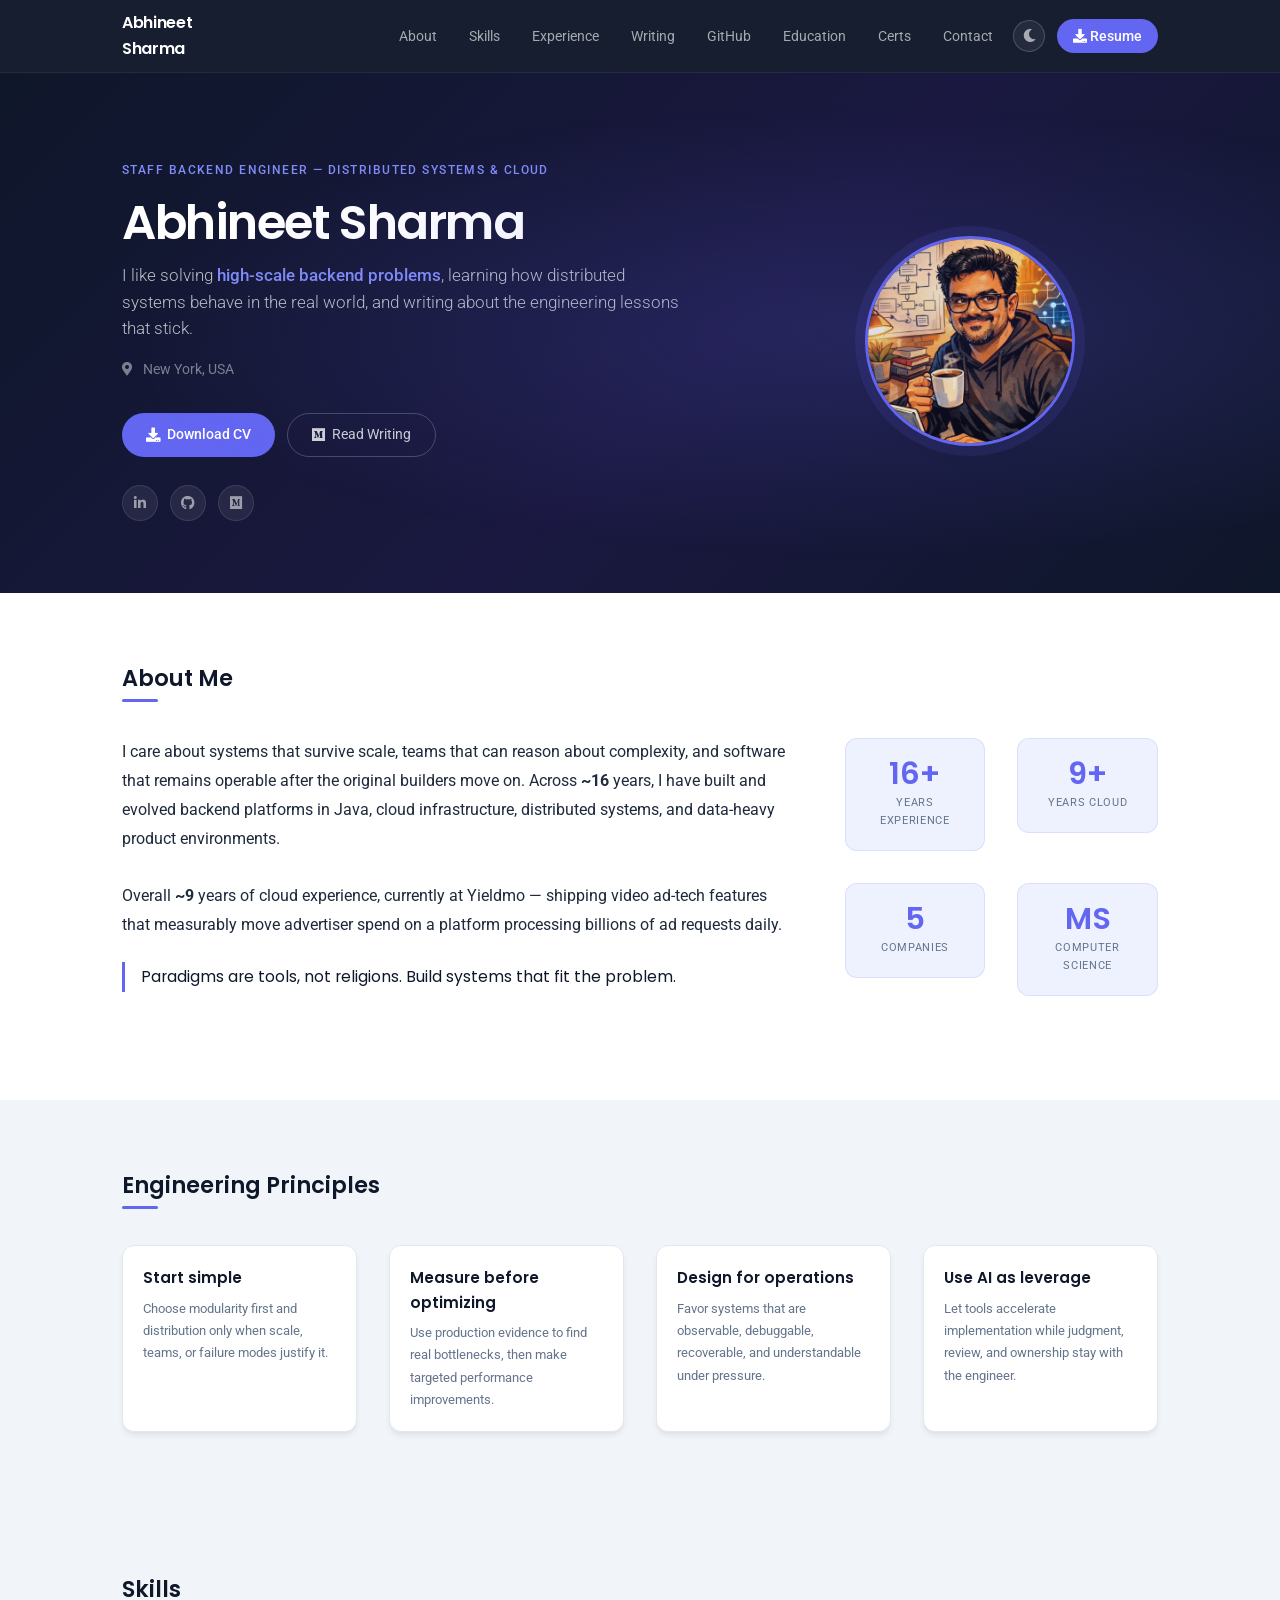
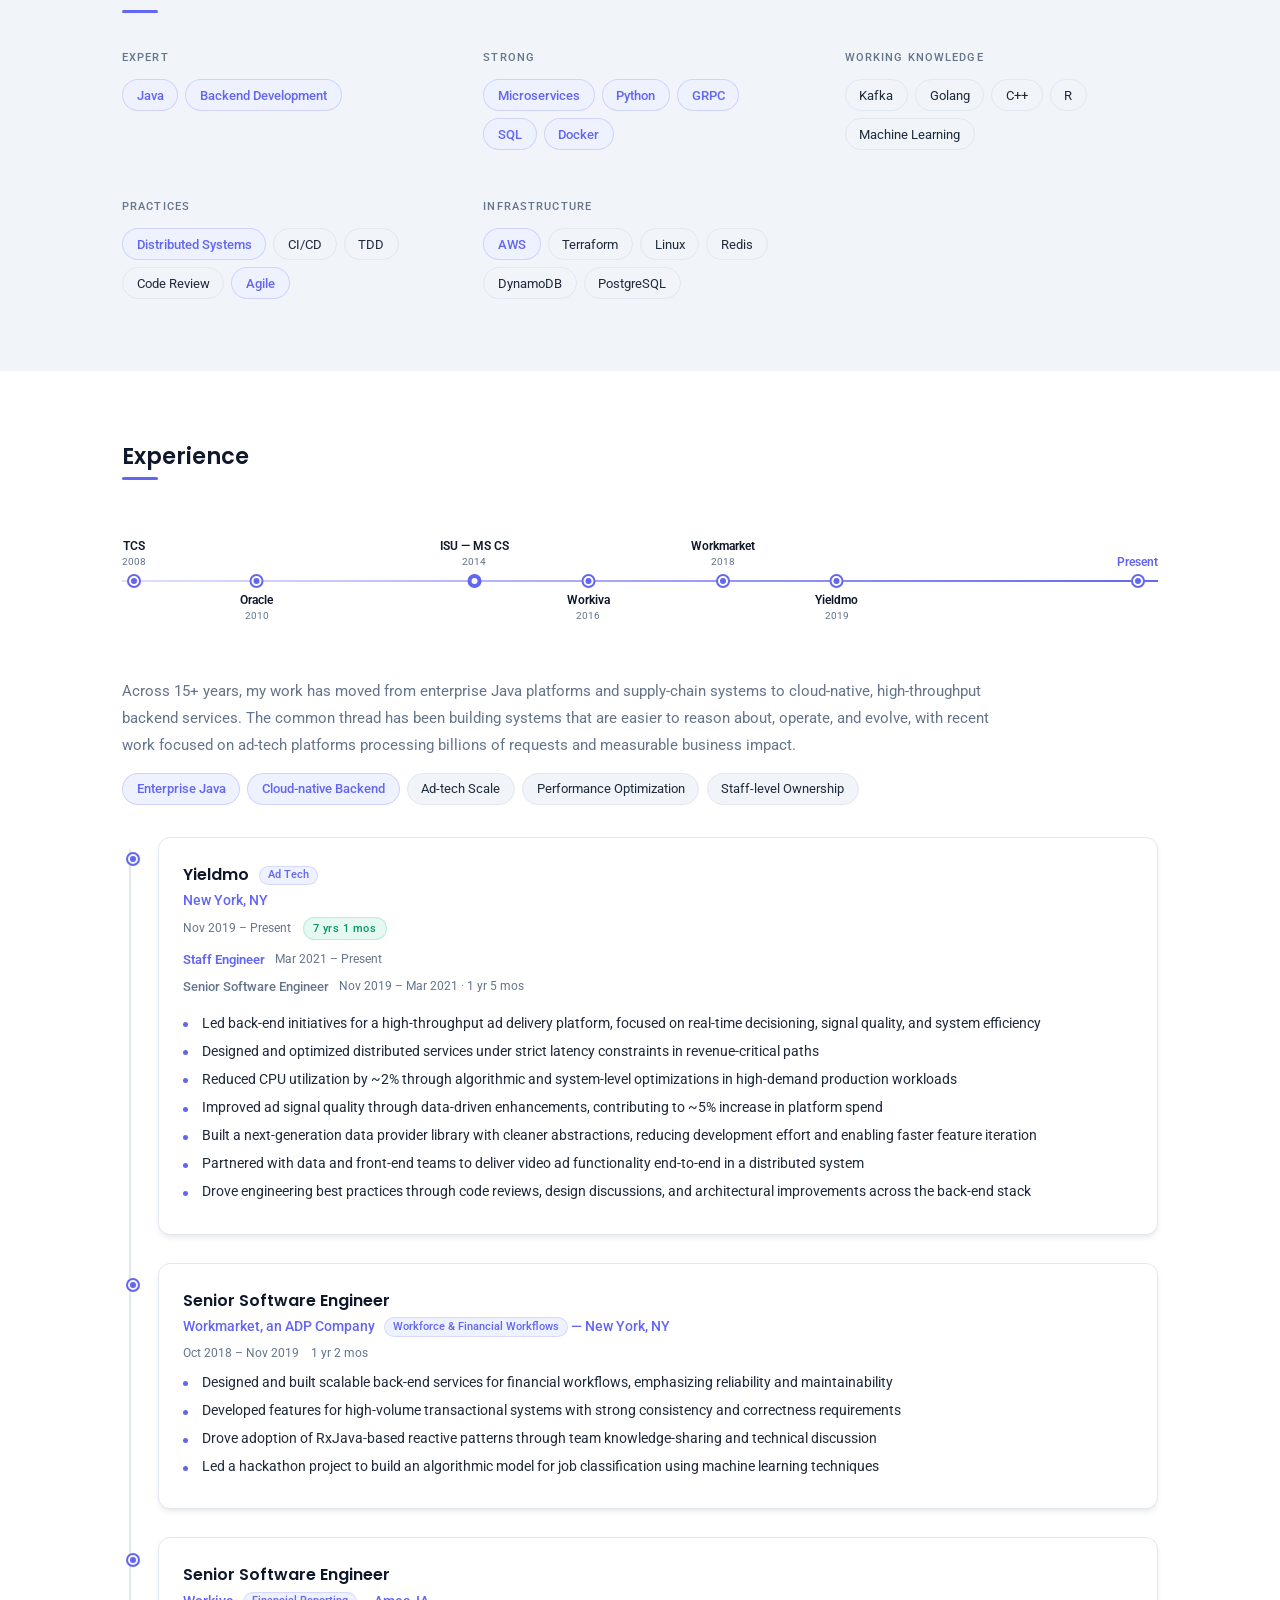
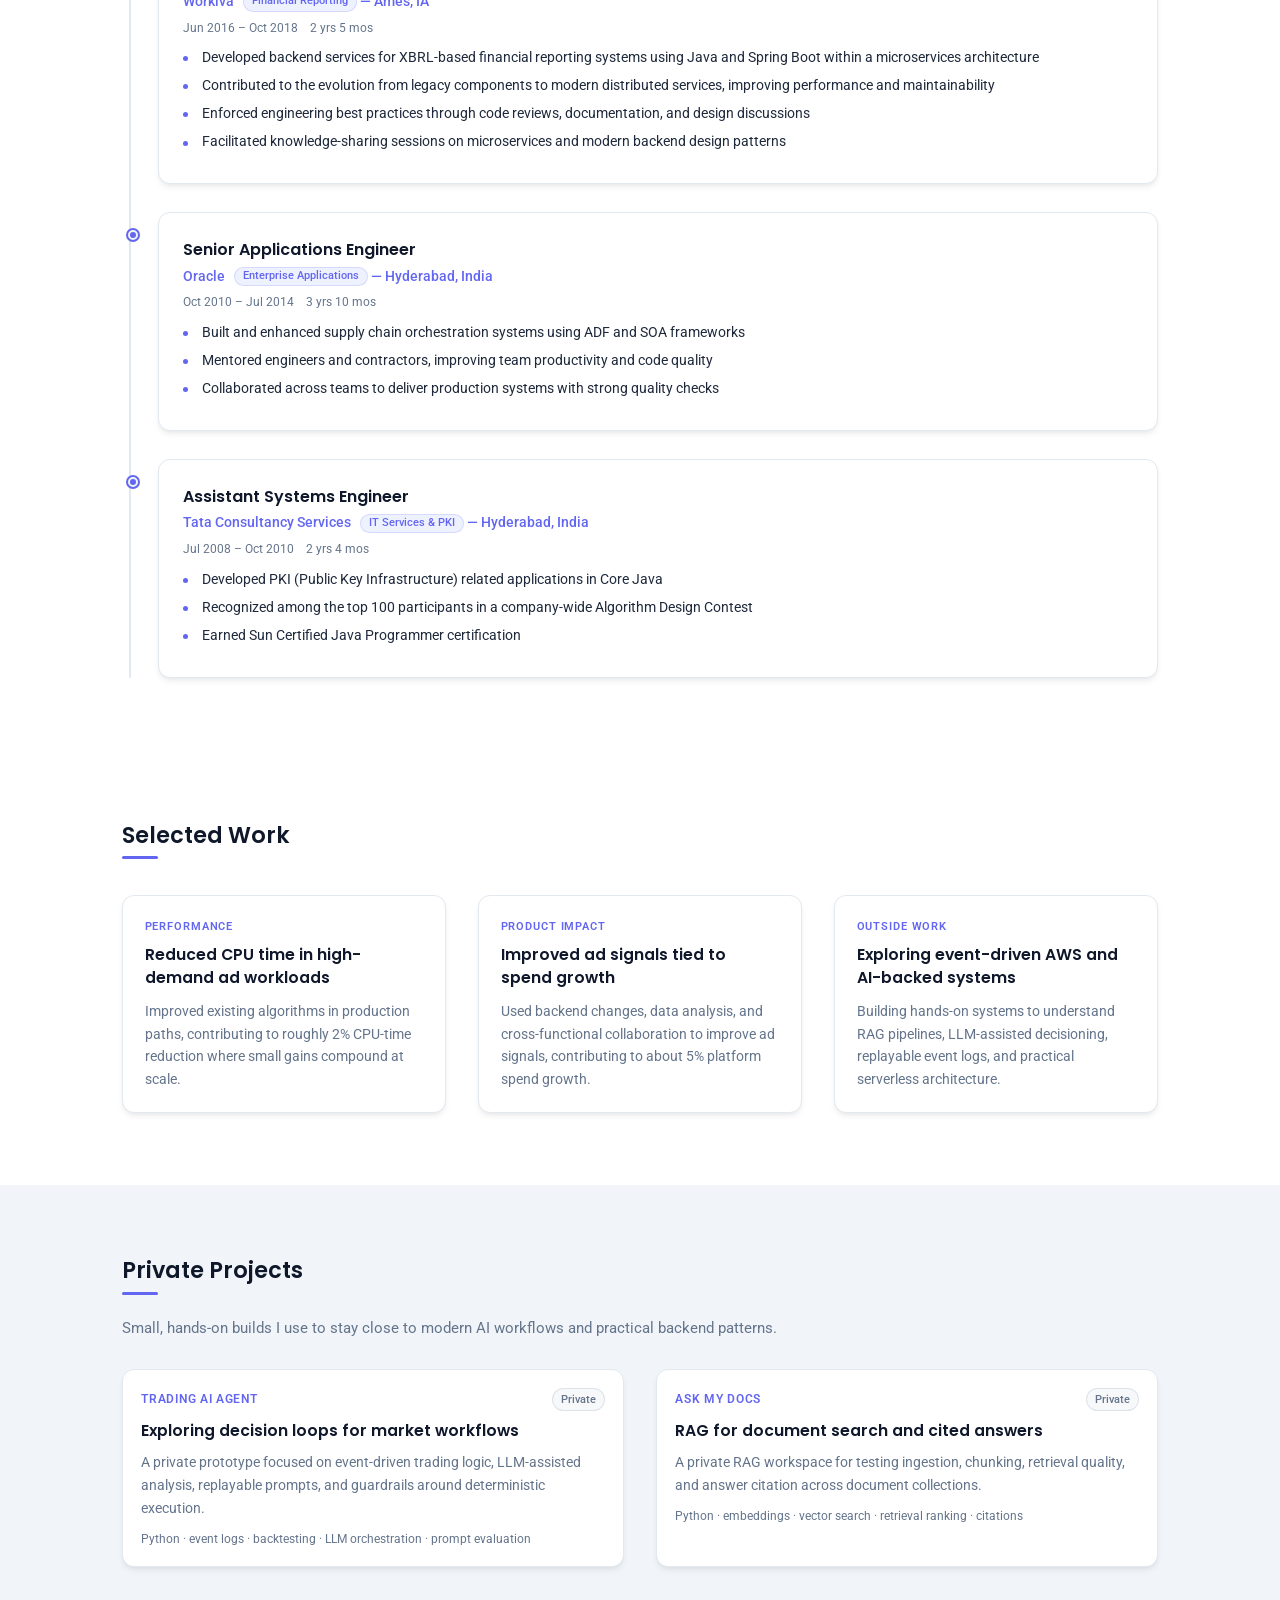
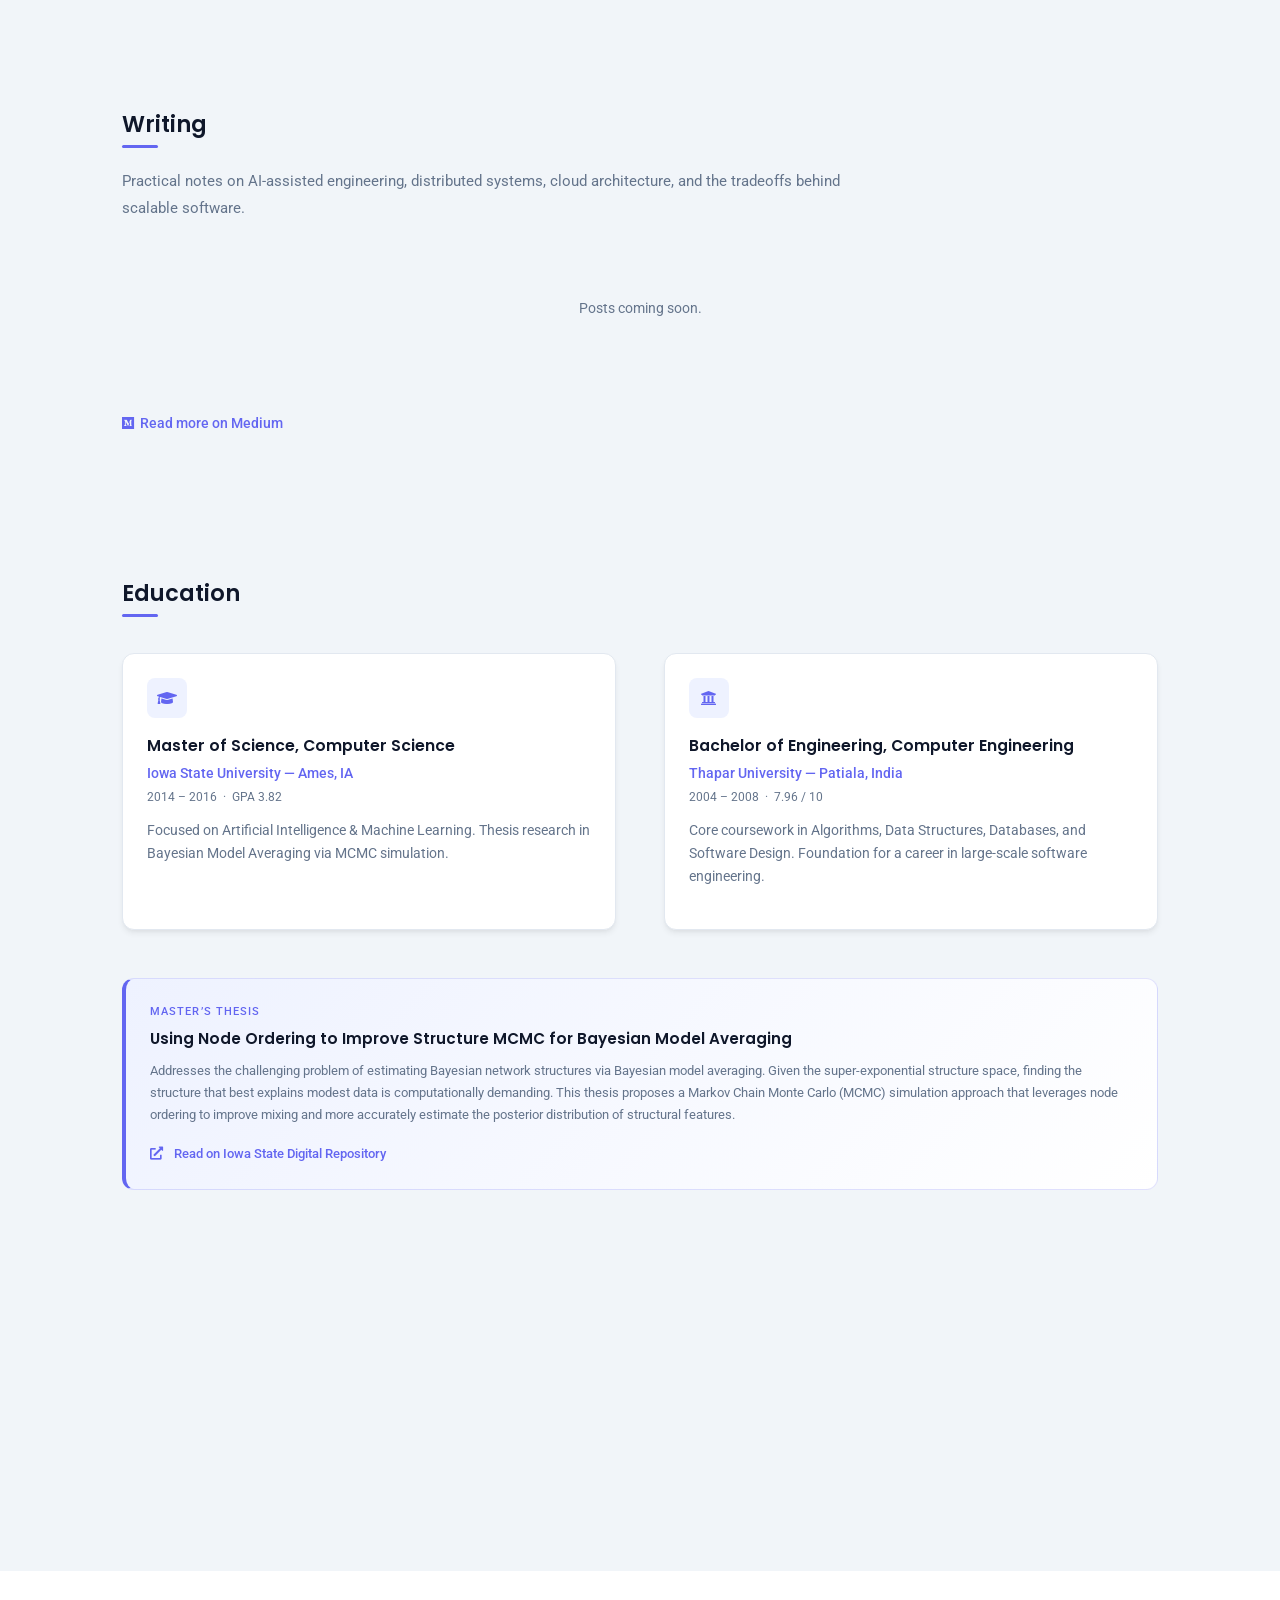
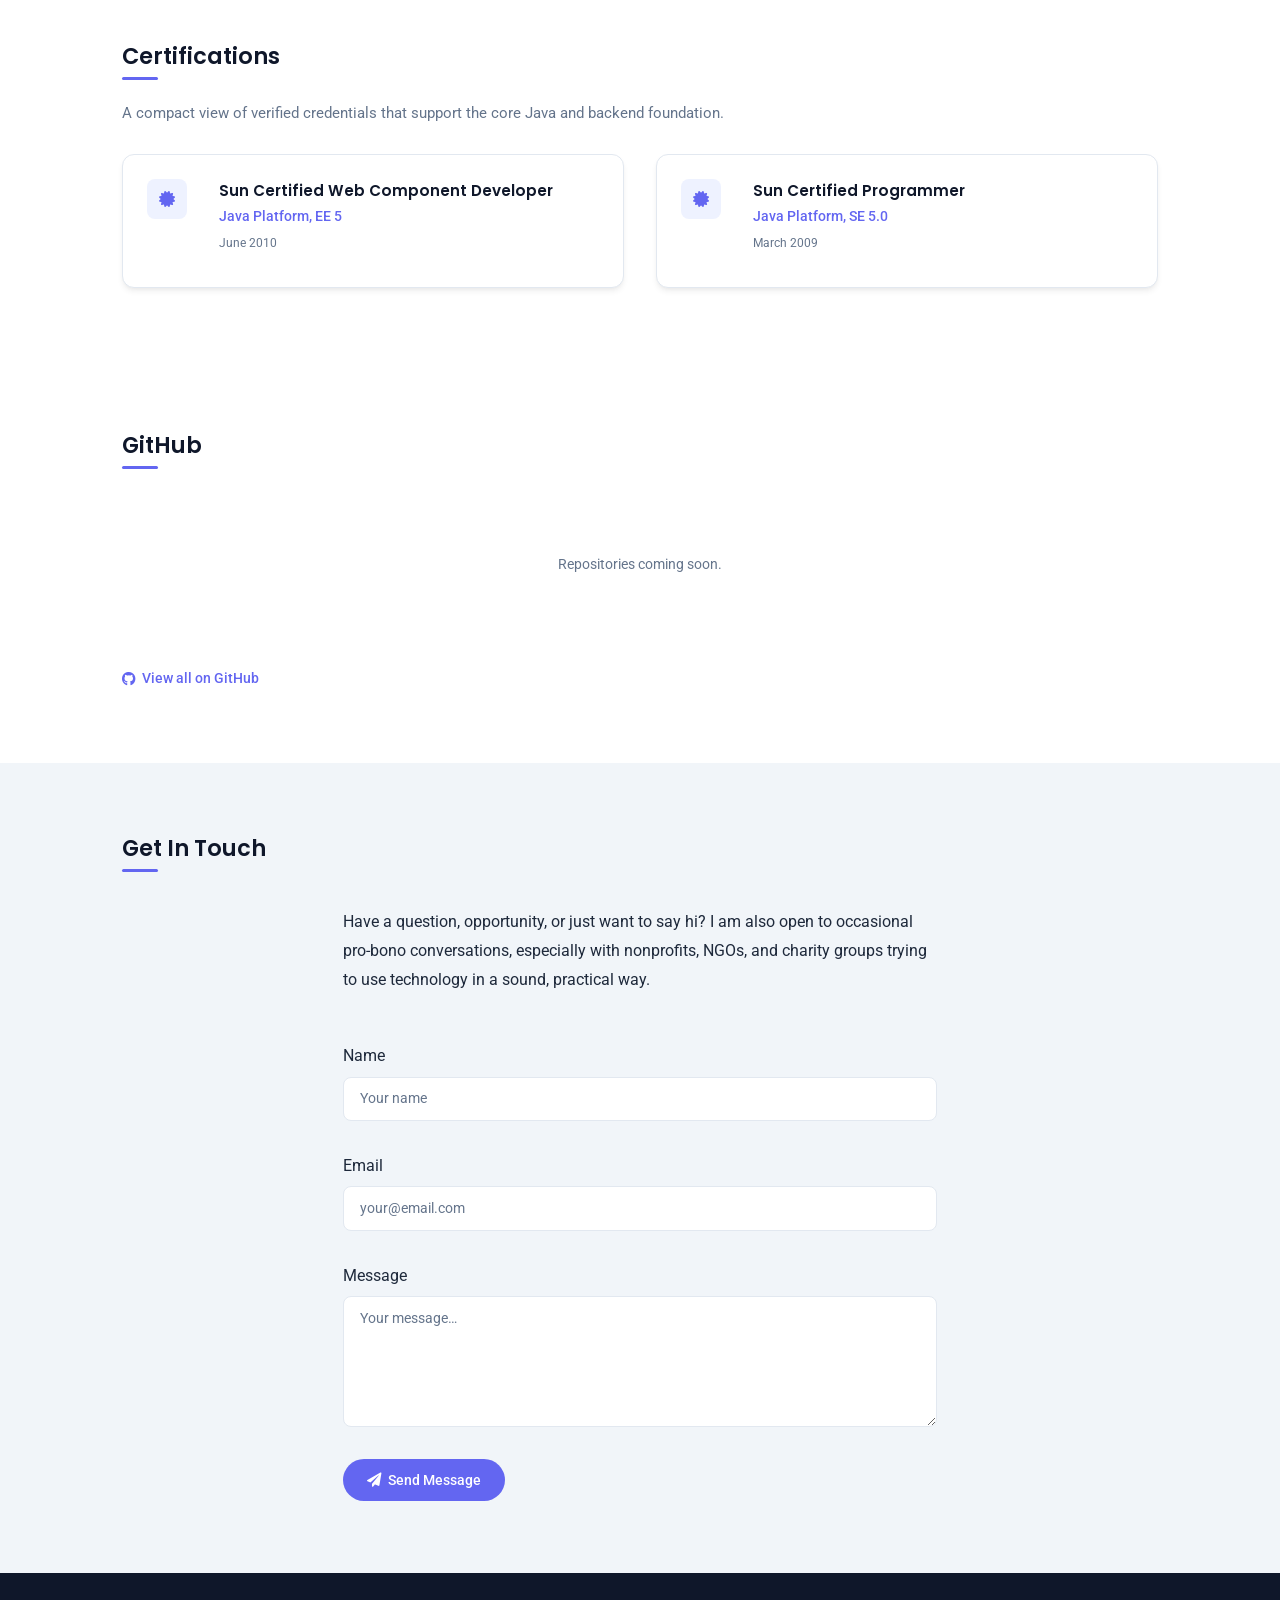
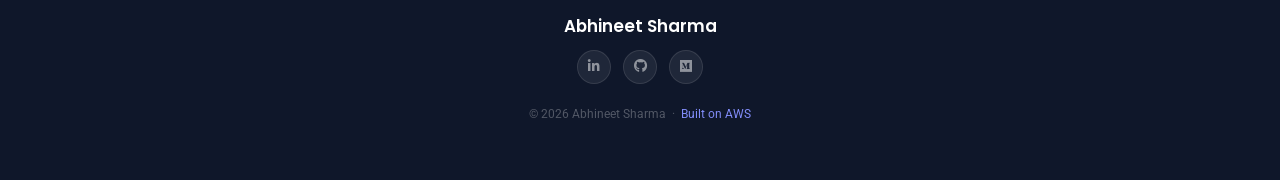
==== index.html @ 2e4d42c6 "feat: refine skills, projects, and fetcher sync Highlight the strongest skills, add private project " ====
<!DOCTYPE html>
<html lang="en-US">
<head>
  <meta charset="UTF-8" />
  <meta http-equiv="X-UA-Compatible" content="IE=edge" />
  <meta name="viewport" content="width=device-width, initial-scale=1" />
  <meta name="description" content="Abhineet Sharma — Staff Backend Engineer building high-throughput cloud systems, ad-tech platforms, and practical engineering essays." />
  <title>Abhineet Sharma — Staff Backend Engineer</title>
  <link rel="canonical" href="https://portfolio.sharmaabhineet.com/" />
  <link rel="icon" type="image/jpeg" href="images/Avatar.jpg" />
  <link rel="apple-touch-icon" href="images/Avatar.jpg" />
  <meta name="robots" content="index, follow, max-snippet:-1, max-image-preview:large, max-video-preview:-1" />

  <!-- Open Graph -->
  <meta property="og:type"        content="profile" />
  <meta property="og:title"       content="Abhineet Sharma — Staff Backend Engineer" />
  <meta property="og:description" content="Staff Backend Engineer building high-throughput cloud systems, ad-tech platforms, and practical engineering essays." />
  <meta property="og:url"         content="https://portfolio.sharmaabhineet.com/" />
  <meta property="og:image"       content="https://portfolio.sharmaabhineet.com/images/Avatar.jpg" />
  <meta property="profile:first_name" content="Abhineet" />
  <meta property="profile:last_name"  content="Sharma" />

  <!-- Twitter Card -->
  <meta name="twitter:card"        content="summary" />
  <meta name="twitter:title"       content="Abhineet Sharma — Staff Backend Engineer" />
  <meta name="twitter:description" content="Staff Backend Engineer building high-throughput cloud systems, ad-tech platforms, and practical engineering essays." />
  <meta name="twitter:image"       content="https://portfolio.sharmaabhineet.com/images/Avatar.jpg" />

  <!-- JSON-LD Person schema -->
  <script type="application/ld+json">
  {
    "@context": "https://schema.org",
    "@type": "Person",
    "name": "Abhineet Sharma",
    "url": "https://portfolio.sharmaabhineet.com/",
    "image": "https://portfolio.sharmaabhineet.com/images/Avatar.jpg",
    "jobTitle": "Staff Backend Engineer",
    "worksFor": {
      "@type": "Organization",
      "name": "Yieldmo",
      "url": "https://www.yieldmo.com"
    },
    "alumniOf": [
      {
        "@type": "EducationalOrganization",
        "name": "Iowa State University",
        "url": "https://www.iastate.edu"
      },
      {
        "@type": "EducationalOrganization",
        "name": "Thapar University",
        "url": "https://www.thapar.edu"
      }
    ],
    "sameAs": [
      "https://www.linkedin.com/in/sharmaabhineet/",
      "https://github.com/sharmaabhineet"
    ],
    "description": "Staff Backend Engineer building high-throughput cloud systems, ad-tech platforms, and practical engineering essays.",
    "address": {
      "@type": "PostalAddress",
      "addressLocality": "New York",
      "addressRegion": "NY",
      "addressCountry": "US"
    },
    "knowsAbout": [
      "Java", "Distributed Systems", "Microservices", "Cloud Computing", "AWS",
      "Python", "Kafka", "Kubernetes", "Ad Tech", "Real-Time Bidding",
      "System Design", "API Design", "PostgreSQL", "Redis", "Terraform"
    ]
  }
  </script>

  <!-- Fonts -->
  <link rel="preconnect" href="https://fonts.gstatic.com" crossorigin="anonymous" />
  <link rel="preload" as="style" href="https://fonts.googleapis.com/css2?family=Poppins:wght@600&family=Roboto:wght@300;400;500;700&display=swap" />
  <link rel="stylesheet" href="https://fonts.googleapis.com/css2?family=Poppins:wght@600&family=Roboto:wght@300;400;500;700&display=swap" media="print" onload="this.media='all'" />
  <noscript>
    <link rel="stylesheet" href="https://fonts.googleapis.com/css2?family=Poppins:wght@600&family=Roboto:wght@300;400;500;700&display=swap" />
  </noscript>

  <!-- Stylesheets -->
  <link href="css/font-awesome/css/all.min.css" rel="stylesheet" />
  <link href="css/bootstrap.min.css" rel="stylesheet" />
  <link href="css/aos.css" rel="stylesheet" />
  <link href="css/main.css" rel="stylesheet" />

  <noscript>
    <style>
      [data-aos] { opacity: 1 !important; transform: translate(0) scale(1) !important; }
    </style>
  </noscript>

  <!-- Google Analytics -->
  <script async src="https://www.googletagmanager.com/gtag/js?id=G-M8BLYHHLC2"></script>
  <script>
    window.dataLayer = window.dataLayer || [];
    function gtag(){dataLayer.push(arguments);}
    gtag('js', new Date());
    gtag('config', 'G-M8BLYHHLC2');
  </script>
</head>

<body id="top">

  <!-- ===== Navigation ===== -->
  <nav class="site-nav d-print-none" aria-label="Main navigation">
    <div class="container">
      <div class="d-flex align-items-center justify-content-between">
        <a href="#top" class="nav-brand">Abhineet Sharma</a>
        <button class="navbar-toggler d-lg-none" type="button"
                data-bs-toggle="collapse" data-bs-target="#navLinks"
                aria-controls="navLinks" aria-expanded="false" aria-label="Toggle navigation">
          <span class="navbar-toggler-icon"></span>
        </button>
        <div class="collapse navbar-collapse d-lg-flex justify-content-end align-items-center gap-1" id="navLinks">
          <a href="#about"          class="nav-link-item">About</a>
          <a href="#skills"         class="nav-link-item">Skills</a>
          <a href="#experience"     class="nav-link-item">Experience</a>
          <a href="#writing"        class="nav-link-item">Writing</a>
          <a href="#github"         class="nav-link-item">GitHub</a>
          <a href="#education"      class="nav-link-item">Education</a>
          <a href="#certifications" class="nav-link-item">Certs</a>
          <a href="#contact"        class="nav-link-item">Contact</a>
          <button id="darkToggle" class="dark-toggle" aria-label="Toggle dark mode" title="Toggle dark mode">
            <i class="fas fa-moon" aria-hidden="true"></i>
          </button>
          <a href="files/abhineet-resume.pdf" target="_blank" class="nav-link-item nav-cta">
            <i class="fas fa-download" aria-hidden="true"></i> Resume
          </a>
        </div>
      </div>
    </div>
  </nav>

  <!-- ===== Hero ===== -->
  <section class="hero d-print-none" aria-label="Introduction">
    <div class="container">
      <div class="row align-items-center g-5">

        <!-- Text -->
        <div class="col-lg-7" data-aos="fade-right">
          <p class="hero-eyebrow">Staff Backend Engineer &mdash; Distributed Systems &amp; Cloud</p>
          <h1 class="hero-name">Abhineet Sharma</h1>
          <p class="hero-tagline">
            I like solving <span class="accent-text">high-scale backend problems</span>,
            learning how distributed systems behave in the real world, and writing
            about the engineering lessons that stick.
          </p>
          <p class="hero-location mt-2">
            <i class="fas fa-map-marker-alt me-1" aria-hidden="true"></i>
            New York, USA
          </p>

          <div class="hero-buttons">
            <a href="files/abhineet-resume.pdf" target="_blank" class="btn-accent">
              <i class="fas fa-download" aria-hidden="true"></i> Download CV
            </a>
            <a href="#writing" class="btn-ghost">
              <i class="fab fa-medium" aria-hidden="true"></i> Read Writing
            </a>
          </div>

          <div class="hero-social" aria-label="Social profiles">
            <a href="https://www.linkedin.com/in/sharmaabhineet/" target="_blank" rel="noopener" aria-label="LinkedIn">
              <i class="fab fa-linkedin-in" aria-hidden="true"></i>
            </a>
            <a href="https://github.com/sharmaabhineet" target="_blank" rel="noopener" aria-label="GitHub">
              <i class="fab fa-github" aria-hidden="true"></i>
            </a>
            <a href="https://medium.com/@sharmaabhineet" target="_blank" rel="noopener" aria-label="Medium">
              <i class="fab fa-medium" aria-hidden="true"></i>
            </a>
          </div>
        </div>

        <!-- Photo -->
        <div class="col-lg-5 text-center" data-aos="fade-left" data-aos-delay="150">
          <img src="images/Avatar.jpg"
               alt="Abhineet Sharma"
               class="hero-photo"
               width="210" height="210" />
        </div>

      </div>
    </div>
  </section>

  <!-- Print-only header -->
  <div class="container d-none d-print-block print-header">
    <h1 class="mb-0">Abhineet Sharma</h1>
    <p>Staff Backend Engineer</p>
    <p>New York, USA</p>
    <p>linkedin.com/in/sharmaabhineet &middot; github.com/sharmaabhineet</p>
  </div>

  <!-- ===== About ===== -->
  <section id="about" class="section section-alt" aria-label="About">
    <div class="container">
      <h2 class="section-title">About Me</h2>
      <div class="row g-4 align-items-start">

        <div class="col-lg-8" data-aos="fade-up">
          <p class="about-text">
            I care about systems that survive scale, teams that can reason about complexity,
            and software that remains operable after the original builders move on. Across
            <strong id="overallExp">~15</strong> years, I have built and evolved backend
            platforms in Java, cloud infrastructure, distributed systems, and data-heavy
            product environments.
            <br /><br />
            Overall <strong id="cloudExp">~8</strong> years of cloud experience, currently at Yieldmo —
            shipping video ad-tech features that measurably move advertiser
            spend on a platform processing billions of ad requests daily.
          </p>
          <figure class="mantra-card">
            <blockquote>
              Paradigms are tools, not religions. Build systems that fit the problem.
            </blockquote>
          </figure>
        </div>

        <div class="col-lg-4" data-aos="fade-up" data-aos-delay="100">
          <div class="row g-3">
            <div class="col-6">
              <div class="stat-badge">
                <div class="stat-num" id="statOverallExp">15+</div>
                <div class="stat-label">Years Experience</div>
              </div>
            </div>
            <div class="col-6">
              <div class="stat-badge">
                <div class="stat-num" id="statCloudExp">7+</div>
                <div class="stat-label">Years Cloud</div>
              </div>
            </div>
            <div class="col-6">
              <div class="stat-badge">
                <div class="stat-num">5</div>
                <div class="stat-label">Companies</div>
              </div>
            </div>
            <div class="col-6">
              <div class="stat-badge">
                <div class="stat-num">MS</div>
                <div class="stat-label">Computer Science</div>
              </div>
            </div>
            <div class="col-12">
              <div class="stat-badge" id="views-badge" style="display:none;">
                <div class="stat-num" id="viewCount">—</div>
                <div class="stat-label">Page Views</div>
              </div>
            </div>
          </div>
        </div>

      </div>
    </div>
  </section>

  <!-- ===== Engineering Principles ===== -->
  <section class="section brand-section" aria-label="Engineering principles">
    <div class="container">
      <h2 class="section-title">Engineering Principles</h2>
      <div class="row g-3">
        <div class="col-md-6 col-lg-3" data-aos="fade-up">
          <div class="principle-card">
            <p class="principle-title">Start simple</p>
            <p class="principle-text">Choose modularity first and distribution only when scale, teams, or failure modes justify it.</p>
          </div>
        </div>
        <div class="col-md-6 col-lg-3" data-aos="fade-up" data-aos-delay="60">
          <div class="principle-card">
            <p class="principle-title">Measure before optimizing</p>
            <p class="principle-text">Use production evidence to find real bottlenecks, then make targeted performance improvements.</p>
          </div>
        </div>
        <div class="col-md-6 col-lg-3" data-aos="fade-up" data-aos-delay="120">
          <div class="principle-card">
            <p class="principle-title">Design for operations</p>
            <p class="principle-text">Favor systems that are observable, debuggable, recoverable, and understandable under pressure.</p>
          </div>
        </div>
        <div class="col-md-6 col-lg-3" data-aos="fade-up" data-aos-delay="180">
          <div class="principle-card">
            <p class="principle-title">Use AI as leverage</p>
            <p class="principle-text">Let tools accelerate implementation while judgment, review, and ownership stay with the engineer.</p>
          </div>
        </div>
      </div>
    </div>
  </section>

  <!-- ===== Skills ===== -->
  <section id="skills" class="section" aria-label="Skills">
    <div class="container">
      <h2 class="section-title">Skills</h2>
      <div class="row g-4">

        <div class="col-md-6 col-lg-4" data-aos="fade-up">
          <div class="skill-group">
            <p class="skill-group-label">Expert</p>
            <div class="skill-chips">
              <span class="chip featured">Java</span>
              <span class="chip featured">Backend Development</span>
            </div>
          </div>
        </div>

        <div class="col-md-6 col-lg-4" data-aos="fade-up" data-aos-delay="75">
          <div class="skill-group">
            <p class="skill-group-label">Strong</p>
            <div class="skill-chips">
              <span class="chip featured">Microservices</span>
              <span class="chip featured">Python</span>
              <span class="chip featured">GRPC</span>
              <span class="chip featured">SQL</span>
              <span class="chip featured">Docker</span>
            </div>
          </div>
        </div>

        <div class="col-md-6 col-lg-4" data-aos="fade-up" data-aos-delay="150">
          <div class="skill-group">
            <p class="skill-group-label">Working Knowledge</p>
            <div class="skill-chips">
              <span class="chip">Kafka</span>
              <span class="chip">Golang</span>
              <span class="chip">C++</span>
              <span class="chip">R</span>
              <span class="chip">Machine Learning</span>
            </div>
          </div>
        </div>

        <div class="col-md-6 col-lg-4" data-aos="fade-up" data-aos-delay="150">
          <div class="skill-group">
            <p class="skill-group-label">Practices</p>
            <div class="skill-chips">
              <span class="chip featured">Distributed Systems</span>
              <span class="chip">CI/CD</span>
              <span class="chip">TDD</span>
              <span class="chip">Code Review</span>
              <span class="chip featured">Agile</span>
            </div>
          </div>
        </div>

        <div class="col-md-6 col-lg-4" data-aos="fade-up" data-aos-delay="225">
          <div class="skill-group">
            <p class="skill-group-label">Infrastructure</p>
            <div class="skill-chips">
              <span class="chip featured">AWS</span>
              <span class="chip">Terraform</span>
              <span class="chip">Linux</span>
              <span class="chip">Redis</span>
              <span class="chip">DynamoDB</span>
              <span class="chip">PostgreSQL</span>
            </div>
          </div>
        </div>

      </div>
    </div>
  </section>

  <!-- ===== Experience ===== -->
  <section id="experience" class="section section-alt" aria-label="Work experience">
    <div class="container">
      <h2 class="section-title">Experience</h2>

      <!-- Horizontal career timeline -->
      <div class="career-tl-wrap d-print-none">
        <div class="career-tl">

          <!-- TCS 2008 — above -->
          <div class="ct-node" style="left:0%; transform:translateX(0)">
            <div class="ct-above">
              <span class="ct-co">TCS</span>
              <span class="ct-yr">2008</span>
            </div>
            <div class="ct-dot"></div>
            <div class="ct-below"></div>
          </div>

          <!-- Oracle 2010 — below -->
          <div class="ct-node" style="left:13%">
            <div class="ct-above"></div>
            <div class="ct-dot"></div>
            <div class="ct-below">
              <span class="ct-co">Oracle</span>
              <span class="ct-yr">2010</span>
            </div>
          </div>

          <!-- ISU MS 2014 — above, hollow dot -->
          <div class="ct-node" style="left:34%">
            <div class="ct-above">
              <span class="ct-co">ISU — MS CS</span>
              <span class="ct-yr">2014</span>
            </div>
            <div class="ct-dot ct-edu"></div>
            <div class="ct-below"></div>
          </div>

          <!-- Workiva 2016 — below -->
          <div class="ct-node" style="left:45%">
            <div class="ct-above"></div>
            <div class="ct-dot"></div>
            <div class="ct-below">
              <span class="ct-co">Workiva</span>
              <span class="ct-yr">2016</span>
            </div>
          </div>

          <!-- Workmarket 2018 — above -->
          <div class="ct-node" style="left:58%">
            <div class="ct-above">
              <span class="ct-co">Workmarket</span>
              <span class="ct-yr">2018</span>
            </div>
            <div class="ct-dot"></div>
            <div class="ct-below"></div>
          </div>

          <!-- Yieldmo 2019 — below -->
          <div class="ct-node" style="left:69%">
            <div class="ct-above"></div>
            <div class="ct-dot"></div>
            <div class="ct-below">
              <span class="ct-co">Yieldmo</span>
              <span class="ct-yr">2019</span>
            </div>
          </div>

          <!-- Present -->
          <div class="ct-node" style="left:100%; transform:translateX(-100%)">
            <div class="ct-above">
              <span class="ct-co" style="color:var(--accent);">Present</span>
            </div>
            <div class="ct-dot"></div>
            <div class="ct-below"></div>
          </div>

        </div>
      </div>

      <div class="experience-summary" data-aos="fade-up">
        <p>
          Across 15+ years, my work has moved from enterprise Java platforms and
          supply-chain systems to cloud-native, high-throughput backend services.
          The common thread has been building systems that are easier to reason
          about, operate, and evolve, with recent work focused on ad-tech platforms
          processing billions of requests and measurable business impact.
        </p>
        <div class="experience-chips" aria-label="Experience themes">
          <span class="chip featured">Enterprise Java</span>
          <span class="chip featured">Cloud-native Backend</span>
          <span class="chip">Ad-tech Scale</span>
          <span class="chip">Performance Optimization</span>
          <span class="chip">Staff-level Ownership</span>
        </div>
      </div>

      <div class="timeline">

        <!-- Yieldmo -->
        <div class="tl-item" data-aos="fade-up">
          <div class="tl-card">
            <p class="tl-role">Yieldmo <span class="domain-pill">Ad Tech</span></p>
            <p class="tl-company">New York, NY</p>
            <p class="tl-date">Nov 2019 &ndash; Present &nbsp;<span class="badge-current" id="currentRoleExp">Current</span></p>

            <!-- Role progression -->
            <div style="display:flex; flex-direction:column; gap:.35rem; margin-bottom:1rem;">
              <div style="display:flex; align-items:center; gap:.6rem;">
                <span style="font-size:.82rem; font-weight:600; color:var(--accent);">Staff Engineer</span>
                <span style="font-size:.75rem; color:var(--text-muted);">Mar 2021 &ndash; Present</span>
              </div>
              <div style="display:flex; align-items:center; gap:.6rem;">
                <span style="font-size:.82rem; font-weight:500; color:var(--text-muted);">Senior Software Engineer</span>
                <span style="font-size:.75rem; color:var(--text-muted);">Nov 2019 &ndash; Mar 2021 &middot; 1 yr 5 mos</span>
              </div>
            </div>

            <ul class="tl-highlights">
              <li>Led back-end initiatives for a high-throughput ad delivery platform, focused on real-time decisioning, signal quality, and system efficiency</li>
              <li>Designed and optimized distributed services under strict latency constraints in revenue-critical paths</li>
              <li>Reduced CPU utilization by ~2% through algorithmic and system-level optimizations in high-demand production workloads</li>
              <li>Improved ad signal quality through data-driven enhancements, contributing to ~5% increase in platform spend</li>
              <li>Built a next-generation data provider library with cleaner abstractions, reducing development effort and enabling faster feature iteration</li>
              <li>Partnered with data and front-end teams to deliver video ad functionality end-to-end in a distributed system</li>
              <li>Drove engineering best practices through code reviews, design discussions, and architectural improvements across the back-end stack</li>
            </ul>
          </div>
        </div>

        <!-- Workmarket -->
        <div class="tl-item" data-aos="fade-up" data-aos-delay="50">
          <div class="tl-card">
            <p class="tl-role">Senior Software Engineer</p>
            <p class="tl-company">Workmarket, an ADP Company <span class="domain-pill">Workforce &amp; Financial Workflows</span> &mdash; New York, NY</p>
            <p class="tl-date">Oct 2018 &ndash; Nov 2019 &nbsp;<span style="color:var(--text-muted)">1 yr 2 mos</span></p>
            <ul class="tl-highlights">
              <li>Designed and built scalable back-end services for financial workflows, emphasizing reliability and maintainability</li>
              <li>Developed features for high-volume transactional systems with strong consistency and correctness requirements</li>
              <li>Drove adoption of RxJava-based reactive patterns through team knowledge-sharing and technical discussion</li>
              <li>Led a hackathon project to build an algorithmic model for job classification using machine learning techniques</li>
            </ul>
          </div>
        </div>

        <!-- Workiva -->
        <div class="tl-item" data-aos="fade-up" data-aos-delay="50">
          <div class="tl-card">
            <p class="tl-role">Senior Software Engineer</p>
            <p class="tl-company">Workiva <span class="domain-pill">Financial Reporting</span> &mdash; Ames, IA</p>
            <p class="tl-date">Jun 2016 &ndash; Oct 2018 &nbsp;<span style="color:var(--text-muted)">2 yrs 5 mos</span></p>
            <ul class="tl-highlights">
              <li>Developed backend services for XBRL-based financial reporting systems using Java and Spring Boot within a microservices architecture</li>
              <li>Contributed to the evolution from legacy components to modern distributed services, improving performance and maintainability</li>
              <li>Enforced engineering best practices through code reviews, documentation, and design discussions</li>
              <li>Facilitated knowledge-sharing sessions on microservices and modern backend design patterns</li>
            </ul>
          </div>
        </div>

        <!-- Oracle -->
        <div class="tl-item" data-aos="fade-up" data-aos-delay="50">
          <div class="tl-card">
            <p class="tl-role">Senior Applications Engineer</p>
            <p class="tl-company">Oracle <span class="domain-pill">Enterprise Applications</span> &mdash; Hyderabad, India</p>
            <p class="tl-date">Oct 2010 &ndash; Jul 2014 &nbsp;<span style="color:var(--text-muted)">3 yrs 10 mos</span></p>
            <ul class="tl-highlights">
              <li>Built and enhanced supply chain orchestration systems using ADF and SOA frameworks</li>
              <li>Mentored engineers and contractors, improving team productivity and code quality</li>
              <li>Collaborated across teams to deliver production systems with strong quality checks</li>
            </ul>
          </div>
        </div>

        <!-- TCS -->
        <div class="tl-item" data-aos="fade-up" data-aos-delay="50">
          <div class="tl-card">
            <p class="tl-role">Assistant Systems Engineer</p>
            <p class="tl-company">Tata Consultancy Services <span class="domain-pill">IT Services &amp; PKI</span> &mdash; Hyderabad, India</p>
            <p class="tl-date">Jul 2008 &ndash; Oct 2010 &nbsp;<span style="color:var(--text-muted)">2 yrs 4 mos</span></p>
            <ul class="tl-highlights">
              <li>Developed PKI (Public Key Infrastructure) related applications in Core Java</li>
              <li>Recognized among the top 100 participants in a company-wide Algorithm Design Contest</li>
              <li>Earned Sun Certified Java Programmer certification</li>
            </ul>
          </div>
        </div>

      </div>
    </div>
  </section>

  <!-- ===== Selected Work ===== -->
  <section class="section section-alt" aria-label="Selected work">
    <div class="container">
      <h2 class="section-title">Selected Work</h2>
      <div class="row g-3">
        <div class="col-md-6 col-lg-4" data-aos="fade-up">
          <div class="work-card">
            <p class="work-kicker">Performance</p>
            <h3 class="work-title">Reduced CPU time in high-demand ad workloads</h3>
            <p class="work-text">Improved existing algorithms in production paths, contributing to roughly 2% CPU-time reduction where small gains compound at scale.</p>
          </div>
        </div>
        <div class="col-md-6 col-lg-4" data-aos="fade-up" data-aos-delay="70">
          <div class="work-card">
            <p class="work-kicker">Product Impact</p>
            <h3 class="work-title">Improved ad signals tied to spend growth</h3>
            <p class="work-text">Used backend changes, data analysis, and cross-functional collaboration to improve ad signals, contributing to about 5% platform spend growth.</p>
          </div>
        </div>
        <div class="col-md-6 col-lg-4" data-aos="fade-up" data-aos-delay="140">
          <div class="work-card">
            <p class="work-kicker">Outside Work</p>
            <h3 class="work-title">Exploring event-driven AWS and AI-backed systems</h3>
            <p class="work-text">Building hands-on systems to understand RAG pipelines, LLM-assisted decisioning, replayable event logs, and practical serverless architecture.</p>
          </div>
        </div>
      </div>
    </div>
  </section>

  <!-- ===== Private Projects ===== -->
  <section class="section" aria-label="Private projects">
    <div class="container">
      <h2 class="section-title">Private Projects</h2>
      <p class="section-intro">
        Small, hands-on builds I use to stay close to modern AI workflows and practical backend patterns.
      </p>
      <div class="row g-3">
        <div class="col-md-6" data-aos="fade-up">
          <div class="project-card">
            <div class="project-head">
              <p class="project-kicker">Trading AI Agent</p>
              <span class="private-badge">Private</span>
            </div>
            <h3 class="project-title">Exploring decision loops for market workflows</h3>
            <p class="project-text">
              A private prototype focused on event-driven trading logic, LLM-assisted analysis, replayable prompts, and guardrails around deterministic execution.
            </p>
            <p class="project-meta">
              Python &middot; event logs &middot; backtesting &middot; LLM orchestration &middot; prompt evaluation
            </p>
          </div>
        </div>
        <div class="col-md-6" data-aos="fade-up" data-aos-delay="80">
          <div class="project-card">
            <div class="project-head">
              <p class="project-kicker">Ask My Docs</p>
              <span class="private-badge">Private</span>
            </div>
            <h3 class="project-title">RAG for document search and cited answers</h3>
            <p class="project-text">
              A private RAG workspace for testing ingestion, chunking, retrieval quality, and answer citation across document collections.
            </p>
            <p class="project-meta">
              Python &middot; embeddings &middot; vector search &middot; retrieval ranking &middot; citations
            </p>
          </div>
        </div>
      </div>
    </div>
  </section>

  <!-- ===== Writing ===== -->
  <section id="writing" class="section" aria-label="Writing">
    <div class="container">
      <h2 class="section-title">Writing</h2>
      <p class="section-intro">
        Practical notes on AI-assisted engineering, distributed systems, cloud architecture, and the tradeoffs behind scalable software.
      </p>
      <div id="writing-summary" class="writing-summary" hidden></div>
      <div id="posts-grid" class="row g-3">
        <!-- Populated by posts.json -->
        <div class="col-12 text-center py-4" id="posts-loading">
          <span style="color:var(--text-muted); font-size:.875rem;">Loading posts&hellip;</span>
        </div>
      </div>
      <a href="https://medium.com/@sharmaabhineet" target="_blank" rel="noopener" class="writing-cta">
        <i class="fab fa-medium" aria-hidden="true"></i> Read more on Medium
      </a>
    </div>
  </section>

  <!-- ===== Education ===== -->
  <section id="education" class="section" aria-label="Education">
    <div class="container">
      <h2 class="section-title">Education</h2>

      <div class="row g-4 mb-4">

        <!-- MS -->
        <div class="col-md-6" data-aos="fade-up">
          <div class="edu-card h-100">
            <div class="edu-icon"><i class="fas fa-graduation-cap" aria-hidden="true"></i></div>
            <p class="edu-degree">Master of Science, Computer Science</p>
            <p class="edu-school">Iowa State University &mdash; Ames, IA</p>
            <p class="edu-period">2014 &ndash; 2016 &nbsp;&middot;&nbsp; GPA 3.82</p>
            <p class="edu-desc">
              Focused on Artificial Intelligence &amp; Machine Learning.
              Thesis research in Bayesian Model Averaging via MCMC simulation.
            </p>
          </div>
        </div>

        <!-- BS -->
        <div class="col-md-6" data-aos="fade-up" data-aos-delay="100">
          <div class="edu-card h-100">
            <div class="edu-icon"><i class="fas fa-university" aria-hidden="true"></i></div>
            <p class="edu-degree">Bachelor of Engineering, Computer Engineering</p>
            <p class="edu-school">Thapar University &mdash; Patiala, India</p>
            <p class="edu-period">2004 &ndash; 2008 &nbsp;&middot;&nbsp; 7.96 / 10</p>
            <p class="edu-desc">
              Core coursework in Algorithms, Data Structures, Databases, and Software Design.
              Foundation for a career in large-scale software engineering.
            </p>
          </div>
        </div>

      </div>

      <!-- Thesis -->
      <div data-aos="fade-up" id="thesis" class="mb-4">
        <div class="thesis-card">
          <p class="thesis-label">Master&rsquo;s Thesis</p>
          <p class="thesis-title">
            Using Node Ordering to Improve Structure MCMC for Bayesian Model Averaging
          </p>
          <p class="thesis-desc">
            Addresses the challenging problem of estimating Bayesian network structures via
            Bayesian model averaging. Given the super-exponential structure space, finding
            the structure that best explains modest data is computationally demanding. This
            thesis proposes a Markov Chain Monte Carlo (MCMC) simulation approach that
            leverages node ordering to improve mixing and more accurately estimate the
            posterior distribution of structural features.
          </p>
          <a href="https://dr.lib.iastate.edu/handle/20.500.12876/30197"
             target="_blank" rel="noopener" class="thesis-link">
            <i class="fas fa-external-link-alt me-1" aria-hidden="true"></i> Read on Iowa State Digital Repository
          </a>
        </div>
      </div>

      <!-- Involvement -->
      <div data-aos="fade-up">
        <h3 class="section-title" style="font-size:1.1rem;">Research &amp; Involvement</h3>
        <div class="tl-card">
          <p class="tl-role">Software Developer</p>
          <p class="tl-company">Iowa State University &mdash; Agronomy Department</p>
          <p class="tl-date">Jun 2015 &ndash; Sep 2015</p>
          <ul class="tl-highlights">
            <li>Developed a prototype data acquisition tool using Raspberry Pi and Arduino to collect images from multiple cameras for agronomic research</li>
            <li>Recognized as an impactful contribution to ongoing research, reducing time from ideation to application by ~25%</li>
          </ul>
        </div>
      </div>

    </div>
  </section>

  <!-- ===== Certifications ===== -->
  <section id="certifications" class="section section-alt" aria-label="Certifications">
    <div class="container">
      <h2 class="section-title">Certifications</h2>
      <p class="section-intro">
        A compact view of verified credentials that support the core Java and backend foundation.
      </p>
      <div class="row g-3">

        <div class="col-md-6" data-aos="fade-up">
          <div class="tl-card">
            <div class="d-flex align-items-start gap-3">
              <div class="edu-icon flex-shrink-0"><i class="fas fa-certificate" aria-hidden="true"></i></div>
              <div>
                <p class="tl-role" style="font-size:.95rem;">Sun Certified Web Component Developer</p>
                <p class="tl-company">Java Platform, EE 5</p>
                <p class="tl-date">June 2010</p>
              </div>
            </div>
          </div>
        </div>

        <div class="col-md-6" data-aos="fade-up" data-aos-delay="75">
          <div class="tl-card">
            <div class="d-flex align-items-start gap-3">
              <div class="edu-icon flex-shrink-0"><i class="fas fa-certificate" aria-hidden="true"></i></div>
              <div>
                <p class="tl-role" style="font-size:.95rem;">Sun Certified Programmer</p>
                <p class="tl-company">Java Platform, SE 5.0</p>
                <p class="tl-date">March 2009</p>
              </div>
            </div>
          </div>
        </div>

      </div>
    </div>
  </section>

  <!-- ===== GitHub ===== -->
  <section id="github" class="section section-alt" aria-label="GitHub projects">
    <div class="container">
      <h2 class="section-title">GitHub</h2>

      <!-- AI activity summary -->
      <div id="github-summary-wrap" style="display:none;" class="mb-4" data-aos="fade-up">
        <div class="github-summary-card">
          <p id="github-summary-text" class="mb-1"></p>
          <div class="post-ai-credit">
            <i class="fas fa-robot"></i> Summary by Claude Haiku &middot; AWS Bedrock
            &nbsp;&middot;&nbsp;
            <span id="github-activity-stats"></span>
          </div>
        </div>
      </div>

      <!-- Repo cards -->
      <div id="repos-grid" class="row g-3">
        <div class="col-12 text-center py-4" id="repos-loading">
          <span style="color:var(--text-muted); font-size:.875rem;">Loading repositories&hellip;</span>
        </div>
      </div>

      <a href="https://github.com/sharmaabhineet" target="_blank" rel="noopener" class="writing-cta">
        <i class="fab fa-github" aria-hidden="true"></i> View all on GitHub
      </a>
    </div>
  </section>

  <!-- ===== Contact ===== -->
  <section id="contact" class="section" aria-label="Contact">
    <div class="container">
      <h2 class="section-title">Get In Touch</h2>
      <div class="row justify-content-center">
        <div class="col-lg-7" data-aos="fade-up">
          <p class="about-text mb-4">
            Have a question, opportunity, or just want to say hi? I am also open to
            occasional pro-bono conversations, especially with nonprofits, NGOs, and
            charity groups trying to use technology in a sound, practical way.
          </p>
          <form id="contactForm" class="contact-form" novalidate autocomplete="off">
            <div class="mb-3">
              <label for="contactName" class="form-label">Name</label>
              <input type="text" class="form-control contact-input" id="contactName"
                     placeholder="Your name" required maxlength="100" />
            </div>
            <div class="mb-3">
              <label for="contactEmail" class="form-label">Email</label>
              <input type="email" class="form-control contact-input" id="contactEmail"
                     placeholder="your@email.com" required maxlength="200" />
            </div>
            <div class="mb-3">
              <label for="contactMessage" class="form-label">Message</label>
              <textarea class="form-control contact-input" id="contactMessage"
                        rows="5" placeholder="Your message&hellip;" required maxlength="2000"></textarea>
            </div>
            <!-- Honeypot fields — hidden from humans, bots fill these in -->
            <div class="hp-field" aria-hidden="true" tabindex="-1">
              <label for="hp-website">Website</label>
              <input type="text" id="hp-website" name="website" tabindex="-1" autocomplete="off" />
            </div>
            <div class="hp-field" aria-hidden="true" tabindex="-1">
              <label for="hp-phone">Phone</label>
              <input type="text" id="hp-phone" name="phone" tabindex="-1" autocomplete="off" />
            </div>
            <div id="contactStatus" class="contact-status" style="display:none;"></div>
            <button type="submit" class="btn-accent" id="contactSubmit">
              <i class="fas fa-paper-plane" aria-hidden="true"></i> Send Message
            </button>
          </form>
        </div>
      </div>
    </div>
  </section>

  <!-- ===== Footer ===== -->
  <footer class="d-print-none" aria-label="Footer">
    <div class="container">
      <p class="footer-name">Abhineet Sharma</p>
      <div class="footer-social" aria-label="Social links">
        <a href="https://www.linkedin.com/in/sharmaabhineet/" target="_blank" rel="noopener" aria-label="LinkedIn">
          <i class="fab fa-linkedin-in" aria-hidden="true"></i>
        </a>
        <a href="https://github.com/sharmaabhineet" target="_blank" rel="noopener" aria-label="GitHub">
          <i class="fab fa-github" aria-hidden="true"></i>
        </a>
        <a href="https://medium.com/@sharmaabhineet" target="_blank" rel="noopener" aria-label="Medium">
          <i class="fab fa-medium" aria-hidden="true"></i>
        </a>
      </div>
      <p class="footer-copy">
        &copy; <span id="footerYear"></span> Abhineet Sharma &nbsp;&middot;&nbsp;
        <span class="credit">Built on AWS</span>
      </p>
    </div>
  </footer>

  <!-- Scripts -->
  <script src="scripts/bootstrap.bundle.min.js"></script>
  <script src="scripts/aos.js"></script>
  <script src="scripts/main.js"></script>
  <!-- API config generated by Terraform (sets window.COUNTER_API_URL) -->
  <script>window.COUNTER_API_URL = null;</script>
  <script src="scripts/config.js" onerror="void 0"></script>

  <script>
    var MS_PER_DAY = 1000 * 3600 * 24;

    function yearsFrom(dt) {
      return Math.floor((Date.now() - new Date(dt)) / MS_PER_DAY / 365.25);
    }

    function yearsWithBreak(start, breakStart, breakEnd) {
      var pre  = new Date(breakStart) - new Date(start);
      var post = Date.now() - new Date(breakEnd);
      return Math.floor((pre + post) / MS_PER_DAY / 365.25);
    }

    function durationStr(dt) {
      var days = (Date.now() - new Date(dt)) / MS_PER_DAY;
      var yrs  = Math.floor(days / 365.25);
      var mos  = Math.floor((days - yrs * 365.25) / 30.4375);
      return mos === 0 ? yrs + ' yrs' : yrs + ' yrs ' + mos + ' mos';
    }

    var overallYrs = yearsWithBreak('2008-07-07', '2014-07-01', '2016-06-01');
    var cloudYrs   = yearsFrom('2017-09-25');

    document.getElementById('overallExp').textContent     = '~' + overallYrs;
    document.getElementById('cloudExp').textContent       = '~' + cloudYrs;
    document.getElementById('statOverallExp').textContent = overallYrs + '+';
    document.getElementById('statCloudExp').textContent   = cloudYrs + '+';
    document.getElementById('currentRoleExp').textContent = durationStr('2019-11-01');
    document.getElementById('footerYear').textContent = new Date().getFullYear();

    // ---- Medium posts ----
    fetch('/posts.json')
      .then(function(r) { return r.ok ? r.json() : Promise.reject(); })
      .then(function(data) {
        var grid = document.getElementById('posts-grid');
        var summaryEl = document.getElementById('writing-summary');
        if (!data.posts || data.posts.length === 0) {
          grid.innerHTML = '<div class="col-12"><p style="color:var(--text-muted);">No posts yet.</p></div>';
          return;
        }
        var tagCounts = data.posts.reduce(function(counts, post) {
          (post.tags || []).forEach(function(tag) {
            counts[tag] = (counts[tag] || 0) + 1;
          });
          return counts;
        }, {});
        var topTags = data.top_tags && data.top_tags.length
          ? data.top_tags
          : Object.keys(tagCounts)
              .sort(function(a, b) { return tagCounts[b] - tagCounts[a] || a.localeCompare(b); })
              .slice(0, 5)
              .map(function(tag) { return { tag: tag, count: tagCounts[tag] }; });
        var generatedOn = data.updated
          ? new Date(data.updated).toLocaleDateString('en-US', {
              year: 'numeric',
              month: 'short',
              day: 'numeric'
            })
          : '';
        summaryEl.innerHTML =
          '<div class="writing-summary-item">' +
            '<span class="writing-summary-label">Publications</span>' +
            '<strong>' + (data.total_posts || data.posts.length) + '</strong>' +
          '</div>' +
          '<div class="writing-summary-item writing-summary-tags">' +
            '<span class="writing-summary-label">Mostly writes about</span>' +
            (topTags.length
              ? topTags.map(function(item) {
                  return '<span class="post-tag">' + item.tag + ' <span class="tag-count">' + item.count + '</span></span>';
                }).join('')
              : '<span style="color:var(--text-muted);">Tags unavailable</span>') +
          '</div>';
        summaryEl.hidden = false;
        grid.innerHTML = data.posts.map(function(p) {
          var tags = (p.tags || []).map(function(t) {
            return '<span class="post-tag">' + t + '</span>';
          }).join('');
          var aiCredit = generatedOn
            ? 'Summary by Claude Haiku &middot; AWS Bedrock &middot; Generated ' + generatedOn
            : 'Summary by Claude Haiku &middot; AWS Bedrock';
          var summary = p.summary
            ? '<p class="post-summary">' + p.summary + '</p>' +
              '<div class="post-ai-credit"><i class="fas fa-robot"></i> ' + aiCredit + '</div>'
            : '';
          return '<div class="col-md-6 col-lg-4" data-aos="fade-up">' +
            '<div class="post-card">' +
              '<a href="' + p.url + '" target="_blank" rel="noopener" class="post-title">' + p.title + '</a>' +
              '<div class="post-meta">' +
                '<span><i class="fas fa-calendar-alt"></i> ' + p.published + '</span>' +
                '<span><i class="fas fa-clock"></i> ' + p.reading_time + ' min read</span>' +
              '</div>' +
              summary +
              '<div class="post-tags">' + tags + '</div>' +
            '</div>' +
          '</div>';
        }).join('');
        if (window.AOS) AOS.refresh();
      })
      .catch(function() {
        document.getElementById('posts-loading').innerHTML =
          '<p style="color:var(--text-muted);font-size:.875rem;">Posts coming soon.</p>';
      });

    // ---- Visitor counter ----
    if (window.COUNTER_API_URL) {
      fetch(window.COUNTER_API_URL)
        .then(function(r) { return r.json(); })
        .then(function(data) {
          document.getElementById('viewCount').textContent = data.count.toLocaleString();
          document.getElementById('views-badge').style.display = '';
        })
        .catch(function() { /* silently fail */ });
    }

    // ---- Dark mode ----
    (function() {
      var btn = document.getElementById('darkToggle');
      var icon = btn.querySelector('i');
      function applyTheme(dark) {
        document.documentElement.setAttribute('data-theme', dark ? 'dark' : 'light');
        icon.className = dark ? 'fas fa-sun' : 'fas fa-moon';
      }
      var stored = localStorage.getItem('theme');
      var prefersDark = window.matchMedia('(prefers-color-scheme: dark)').matches;
      var isDark = stored ? stored === 'dark' : prefersDark;
      applyTheme(isDark);
      btn.addEventListener('click', function() {
        isDark = !isDark;
        applyTheme(isDark);
        localStorage.setItem('theme', isDark ? 'dark' : 'light');
      });
    })();

    // ---- GitHub repos ----
    fetch('/repos.json')
      .then(function(r) { return r.ok ? r.json() : Promise.reject(); })
      .then(function(data) {
        var grid = document.getElementById('repos-grid');
        var generatedAt = data.generated_at
          ? new Date(data.generated_at).toLocaleDateString('en-US', {
              year: 'numeric',
              month: 'short',
              day: 'numeric'
            })
          : '';

        // AI summary
        if (data.ai_summary) {
          document.getElementById('github-summary-text').textContent = data.ai_summary;
          var stats = data.activity
            ? data.activity.commits_30d + ' commits &middot; ' +
              data.activity.repos_active + ' repos active (last 30 days)'
            : '';
          document.getElementById('github-activity-stats').innerHTML = generatedAt
            ? stats + ' &middot; Generated ' + generatedAt
            : stats;
          document.getElementById('github-summary-wrap').style.display = '';
        }

        if (!data.repos || data.repos.length === 0) {
          grid.innerHTML = '<div class="col-12"><p style="color:var(--text-muted);">No repositories found.</p></div>';
          return;
        }
        grid.innerHTML = data.repos.map(function(r) {
          var lang = r.language
            ? '<span class="repo-lang"><span class="repo-lang-dot"></span>' + r.language + '</span>'
            : '';
          var stars = r.stars > 0
            ? '<span><i class="fas fa-star"></i> ' + r.stars + '</span>'
            : '';
          var lock = r.private
            ? '<i class="fas fa-lock repo-private" title="Private"></i> '
            : '';
          var topics = (r.topics || []).slice(0, 3).map(function(t) {
            return '<span class="post-tag">' + t + '</span>';
          }).join('');
          return '<div class="col-md-6 col-lg-4" data-aos="fade-up">' +
            '<div class="repo-card">' +
              '<div class="repo-name">' + lock +
                '<a href="' + r.url + '" target="_blank" rel="noopener">' + r.name + '</a>' +
              '</div>' +
              '<p class="repo-desc">' + (r.description || '') + '</p>' +
              '<div class="repo-meta">' + lang + stars + '</div>' +
              '<div class="post-tags mt-2">' + topics + '</div>' +
            '</div>' +
          '</div>';
        }).join('');
        if (window.AOS) AOS.refresh();
      })
      .catch(function() {
        document.getElementById('repos-loading').innerHTML =
          '<p style="color:var(--text-muted);font-size:.875rem;">Repositories coming soon.</p>';
      });

    // ---- Contact form ----
    document.getElementById('contactForm').addEventListener('submit', function(e) {
      e.preventDefault();
      if (!window.CONTACT_API_URL) {
        document.getElementById('contactStatus').style.display = '';
        document.getElementById('contactStatus').className = 'contact-status contact-status-error';
        document.getElementById('contactStatus').textContent = 'Contact API not configured yet.';
        return;
      }
      var btn = document.getElementById('contactSubmit');
      var status = document.getElementById('contactStatus');
      btn.disabled = true;
      btn.innerHTML = '<i class="fas fa-spinner fa-spin"></i> Sending&hellip;';
      status.style.display = 'none';

      fetch(window.CONTACT_API_URL, {
        method: 'POST',
        headers: { 'Content-Type': 'application/json' },
        body: JSON.stringify({
          name:    document.getElementById('contactName').value,
          email:   document.getElementById('contactEmail').value,
          message: document.getElementById('contactMessage').value,
          website: document.getElementById('hp-website').value,
          phone:   document.getElementById('hp-phone').value,
        }),
      })
        .then(function(r) { return r.json(); })
        .then(function(data) {
          if (data.ok) {
            status.className = 'contact-status contact-status-ok';
            status.textContent = data.message || 'Message sent!';
            document.getElementById('contactForm').reset();
          } else {
            status.className = 'contact-status contact-status-error';
            status.textContent = data.error || 'Something went wrong.';
          }
          status.style.display = '';
        })
        .catch(function() {
          status.className = 'contact-status contact-status-error';
          status.textContent = 'Failed to send. Please email me directly.';
          status.style.display = '';
        })
        .finally(function() {
          btn.disabled = false;
          btn.innerHTML = '<i class="fas fa-paper-plane"></i> Send Message';
        });
    });
  </script>

</body>
</html>
---- css/main.css ----
/* ============================================================
   Abhineet Sharma — Resume
   Built on AWS
   ============================================================ */

/* ------ Design Tokens ------ */
:root {
  --primary:      #0f172a;
  --accent:       #6366f1;
  --accent-light: #818cf8;
  --accent-pale:  #eef2ff;
  --text:         #1e293b;
  --text-muted:   #64748b;
  --bg:           #f1f5f9;
  --white:        #ffffff;
  --border:       #e2e8f0;
  --shadow-sm:    0 1px 3px rgba(0,0,0,.08), 0 1px 2px rgba(0,0,0,.06);
  --shadow:       0 4px 6px -1px rgba(0,0,0,.07), 0 2px 4px -2px rgba(0,0,0,.05);
  --shadow-lg:    0 10px 15px -3px rgba(0,0,0,.1), 0 4px 6px -4px rgba(0,0,0,.05);
  --radius:       12px;
  --radius-sm:    8px;
}

/* ------ Base ------ */
*, *::before, *::after { box-sizing: border-box; }

html { scroll-behavior: smooth; }

body {
  font-family: 'Roboto', system-ui, sans-serif;
  color: var(--text);
  background: var(--bg);
  line-height: 1.6;
  -webkit-font-smoothing: antialiased;
}

/* ------ Navigation ------ */
.site-nav {
  position: sticky;
  top: 0;
  z-index: 1000;
  background: rgba(15, 23, 42, .97);
  backdrop-filter: blur(12px);
  -webkit-backdrop-filter: blur(12px);
  border-bottom: 1px solid rgba(255,255,255,.06);
  padding: .65rem 0;
}

.nav-brand {
  font-family: 'Poppins', sans-serif;
  font-weight: 600;
  font-size: 1rem;
  color: #fff;
  text-decoration: none;
  letter-spacing: -.02em;
}
.nav-brand:hover { color: var(--accent-light); }

.site-nav .navbar-toggler {
  border-color: rgba(255,255,255,.2);
  padding: .25rem .5rem;
}
.site-nav .navbar-toggler-icon {
  background-image: url("data:image/svg+xml,%3csvg xmlns='http://www.w3.org/2000/svg' viewBox='0 0 30 30'%3e%3cpath stroke='rgba(255,255,255,0.75)' stroke-linecap='round' stroke-miterlimit='10' stroke-width='2' d='M4 7h22M4 15h22M4 23h22'/%3e%3c/svg%3e");
}

.nav-link-item {
  color: rgba(255,255,255,.62);
  text-decoration: none;
  font-size: .875rem;
  padding: .35rem .75rem;
  border-radius: 6px;
  transition: color .15s, background .15s;
  display: inline-block;
}
.nav-link-item:hover { color: #fff; background: rgba(255,255,255,.08); }

.nav-cta {
  background: var(--accent) !important;
  color: #fff !important;
  border-radius: 50px !important;
  padding: .35rem 1rem !important;
  font-weight: 500 !important;
  margin-left: .25rem;
}
.nav-cta:hover { background: var(--accent-light) !important; }

/* ------ Hero ------ */
.hero {
  background: linear-gradient(135deg, #0f172a 0%, #1a1840 55%, #0f172a 100%);
  position: relative;
  padding: 5.5rem 0 4.5rem;
  overflow: hidden;
  color: #fff;
}

.hero::after {
  content: '';
  position: absolute;
  inset: 0;
  background: radial-gradient(ellipse at 68% 50%, rgba(99,102,241,.18) 0%, transparent 62%);
  pointer-events: none;
}

.hero-eyebrow {
  font-size: .75rem;
  font-weight: 500;
  letter-spacing: .12em;
  text-transform: uppercase;
  color: var(--accent-light);
  margin-bottom: .9rem;
}

.hero-name {
  font-family: 'Poppins', sans-serif;
  font-size: clamp(2rem, 5vw, 3rem);
  font-weight: 600;
  letter-spacing: -.03em;
  line-height: 1.15;
  margin-bottom: .75rem;
}

.hero-tagline {
  font-size: 1.05rem;
  color: rgba(255,255,255,.72);
  margin-bottom: .6rem;
  font-weight: 300;
}
.accent-text { color: var(--accent-light); font-weight: 500; }

.hero-location {
  font-size: .87rem;
  color: rgba(255,255,255,.45);
  margin-bottom: 0;
}
.hero-email {
  color: rgba(255,255,255,.62);
  text-decoration: none;
  border-bottom: 1px dashed rgba(255,255,255,.25);
  transition: color .15s;
}
.hero-email:hover { color: var(--accent-light); }

.hero-buttons { display: flex; gap: .75rem; flex-wrap: wrap; margin-top: 2rem; }

.btn-accent {
  display: inline-flex;
  align-items: center;
  gap: .45rem;
  background: var(--accent);
  color: #fff;
  border: none;
  padding: .6rem 1.5rem;
  border-radius: 50px;
  font-size: .9rem;
  font-weight: 500;
  text-decoration: none;
  transition: background .2s, transform .15s;
}
.btn-accent:hover { background: var(--accent-light); color: #fff; transform: translateY(-1px); }

.btn-ghost {
  display: inline-flex;
  align-items: center;
  gap: .45rem;
  background: transparent;
  color: rgba(255,255,255,.8);
  border: 1px solid rgba(255,255,255,.22);
  padding: .6rem 1.5rem;
  border-radius: 50px;
  font-size: .9rem;
  font-weight: 400;
  text-decoration: none;
  transition: border-color .2s, color .2s, transform .15s;
}
.btn-ghost:hover { border-color: rgba(255,255,255,.65); color: #fff; transform: translateY(-1px); }

.hero-social { display: flex; gap: .75rem; margin-top: 1.75rem; }
.hero-social a {
  width: 36px; height: 36px;
  border-radius: 50%;
  background: rgba(255,255,255,.07);
  border: 1px solid rgba(255,255,255,.1);
  color: rgba(255,255,255,.55);
  display: flex; align-items: center; justify-content: center;
  font-size: .88rem;
  text-decoration: none;
  transition: background .2s, color .2s, border-color .2s;
}
.hero-social a:hover { background: var(--accent); border-color: var(--accent); color: #fff; }

.hero-photo {
  width: 210px;
  height: 210px;
  object-fit: cover;
  border-radius: 50%;
  border: 3px solid var(--accent);
  box-shadow: 0 0 0 10px rgba(99,102,241,.12), var(--shadow-lg);
}

/* ------ Sections ------ */
.section { padding: 4.5rem 0; }
.section-alt { background: var(--white); }

.section-title {
  font-family: 'Poppins', sans-serif;
  font-size: 1.4rem;
  font-weight: 600;
  color: var(--primary);
  margin-bottom: 2.25rem;
  padding-bottom: .65rem;
  position: relative;
  display: inline-block;
}
.section-title::after {
  content: '';
  position: absolute;
  bottom: 0; left: 0;
  width: 36px; height: 3px;
  background: var(--accent);
  border-radius: 2px;
}

.section-intro {
  max-width: 720px;
  color: var(--text-muted);
  font-size: .95rem;
  line-height: 1.75;
  margin: -1rem 0 1.75rem;
}

/* ------ About ------ */
.about-text {
  font-size: .975rem;
  color: var(--text);
  line-height: 1.85;
  margin: 0;
}

.mantra-card {
  border-left: 3px solid var(--accent);
  margin: 1.35rem 0 0;
  padding: .15rem 0 .15rem 1rem;
}

.mantra-card blockquote {
  color: var(--primary);
  font-family: 'Poppins', sans-serif;
  font-size: .98rem;
  line-height: 1.6;
  margin: 0;
}

.stat-badge {
  background: var(--accent-pale);
  border: 1px solid rgba(99,102,241,.14);
  border-radius: var(--radius);
  padding: 1.25rem 1rem;
  text-align: center;
}
.stat-num {
  font-family: 'Poppins', sans-serif;
  font-size: 1.9rem;
  font-weight: 600;
  color: var(--accent);
  line-height: 1;
}
.stat-label {
  font-size: .7rem;
  color: var(--text-muted);
  margin-top: .3rem;
  text-transform: uppercase;
  letter-spacing: .06em;
}

/* ------ Brand / Principles ------ */
.brand-section { background: var(--bg); }

.principle-card {
  background: var(--white);
  border: 1px solid var(--border);
  border-radius: var(--radius);
  padding: 1.25rem;
  min-height: 100%;
  box-shadow: var(--shadow);
}

.principle-title {
  font-family: 'Poppins', sans-serif;
  font-size: .95rem;
  font-weight: 600;
  color: var(--primary);
  margin: 0 0 .45rem;
}

.principle-text {
  color: var(--text-muted);
  font-size: .84rem;
  line-height: 1.65;
  margin: 0;
}

/* ------ Skills ------ */
.skill-group { margin-bottom: 1.5rem; }
.skill-group:last-child { margin-bottom: 0; }

.skill-group-label {
  font-size: .7rem;
  font-weight: 500;
  letter-spacing: .1em;
  text-transform: uppercase;
  color: var(--text-muted);
  margin-bottom: .75rem;
}

.skill-chips { display: flex; flex-wrap: wrap; gap: .45rem; }

.chip {
  display: inline-flex;
  align-items: center;
  padding: .28rem .85rem;
  border-radius: 50px;
  font-size: .82rem;
  border: 1px solid var(--border);
  background: var(--bg);
  color: var(--text);
  transition: border-color .15s, color .15s;
}
.chip:hover { border-color: var(--accent); color: var(--accent); }
.chip.featured {
  background: var(--accent-pale);
  border-color: rgba(99,102,241,.22);
  color: var(--accent);
  font-weight: 500;
}

/* ------ Timeline ------ */
.experience-summary {
  max-width: 900px;
  margin: -1rem 0 2rem;
}

.experience-summary p {
  color: var(--text-muted);
  font-size: .95rem;
  line-height: 1.75;
  margin: 0 0 .9rem;
}

.experience-chips {
  display: flex;
  flex-wrap: wrap;
  gap: .45rem;
}

.timeline {
  position: relative;
  padding-left: 2.25rem;
}
.timeline::before {
  content: '';
  position: absolute;
  left: .45rem;
  top: .75rem;
  bottom: 0;
  width: 2px;
  background: var(--border);
  border-radius: 1px;
}

.tl-item { position: relative; margin-bottom: 1.75rem; }
.tl-item:last-child { margin-bottom: 0; }

.tl-item::before {
  content: '';
  position: absolute;
  left: -1.875rem;
  top: 1.1rem;
  width: 10px; height: 10px;
  border-radius: 50%;
  background: var(--accent);
  border: 2px solid var(--bg);
  box-shadow: 0 0 0 2px var(--accent);
  z-index: 1;
}

.tl-card {
  background: var(--white);
  border: 1px solid var(--border);
  border-radius: var(--radius);
  padding: 1.5rem;
  box-shadow: var(--shadow);
  transition: box-shadow .2s, transform .2s;
}
.tl-card:hover { box-shadow: var(--shadow-lg); transform: translateY(-1px); }

.tl-role {
  font-family: 'Poppins', sans-serif;
  font-size: 1rem;
  font-weight: 600;
  color: var(--primary);
  margin-bottom: .1rem;
}
.tl-company {
  font-size: .9rem;
  font-weight: 500;
  color: var(--accent);
  margin-bottom: .3rem;
}
.domain-pill {
  display: inline-flex;
  align-items: center;
  vertical-align: middle;
  margin-left: .4rem;
  padding: .08rem .48rem;
  border-radius: 50px;
  border: 1px solid rgba(99,102,241,.18);
  background: var(--accent-pale);
  color: var(--accent);
  font-size: .66rem;
  font-family: 'Roboto', system-ui, sans-serif;
  font-weight: 500;
  line-height: 1.4;
  white-space: nowrap;
}
.tl-date {
  font-size: .78rem;
  color: var(--text-muted);
  margin-bottom: .6rem;
  display: flex;
  align-items: center;
  flex-wrap: wrap;
  gap: .35rem;
}
.tl-desc {
  font-size: .88rem;
  color: var(--text-muted);
  margin-bottom: .8rem;
  line-height: 1.6;
}

.badge-current {
  display: inline-block;
  background: rgba(16,185,129,.1);
  color: #059669;
  border: 1px solid rgba(16,185,129,.2);
  border-radius: 50px;
  font-size: .68rem;
  font-weight: 500;
  padding: .12rem .6rem;
  letter-spacing: .04em;
}

.tl-highlights {
  list-style: none;
  padding: 0;
  margin: 0;
}
.tl-highlights li {
  position: relative;
  padding-left: 1.2rem;
  font-size: .875rem;
  color: var(--text);
  margin-bottom: .4rem;
  line-height: 1.55;
}
.tl-highlights li::before {
  content: '';
  position: absolute;
  left: 0;
  top: .58rem;
  width: 5px; height: 5px;
  border-radius: 50%;
  background: var(--accent);
}

/* ------ Selected Work ------ */
.work-card {
  background: var(--white);
  border: 1px solid var(--border);
  border-radius: var(--radius);
  padding: 1.35rem;
  height: 100%;
  box-shadow: var(--shadow);
  transition: box-shadow .2s, transform .2s;
}
.work-card:hover { box-shadow: var(--shadow-lg); transform: translateY(-2px); }

.work-kicker {
  color: var(--accent);
  font-size: .68rem;
  font-weight: 600;
  letter-spacing: .08em;
  text-transform: uppercase;
  margin: 0 0 .55rem;
}

.work-title {
  font-family: 'Poppins', sans-serif;
  color: var(--primary);
  font-size: .98rem;
  line-height: 1.45;
  margin: 0 0 .65rem;
}

.work-text {
  color: var(--text-muted);
  font-size: .86rem;
  line-height: 1.65;
  margin: 0;
}

/* ------ Private Projects ------ */
.project-card {
  background: var(--white);
  border: 1px solid var(--border);
  border-radius: var(--radius);
  padding: 1.1rem 1.15rem;
  box-shadow: var(--shadow);
  height: 100%;
}

.project-head {
  display: flex;
  align-items: center;
  justify-content: space-between;
  gap: .75rem;
  margin-bottom: .55rem;
}

.project-kicker {
  color: var(--accent);
  font-size: .72rem;
  font-weight: 600;
  letter-spacing: .06em;
  text-transform: uppercase;
  margin: 0;
}

.private-badge {
  display: inline-flex;
  align-items: center;
  padding: .12rem .5rem;
  border-radius: 999px;
  border: 1px solid rgba(148,163,184,.25);
  background: rgba(148,163,184,.08);
  color: var(--text-muted);
  font-size: .68rem;
  font-weight: 500;
  white-space: nowrap;
}

.project-title {
  font-family: 'Poppins', sans-serif;
  font-size: .98rem;
  color: var(--primary);
  line-height: 1.45;
  margin: 0 0 .55rem;
}

.project-text {
  color: var(--text-muted);
  font-size: .86rem;
  line-height: 1.65;
  margin: 0 0 .7rem;
}

.project-meta {
  color: var(--text-muted);
  font-size: .74rem;
  line-height: 1.5;
  margin: 0;
}

/* Previous roles */
.prev-roles-card { background: var(--bg); }

.prev-role {
  display: flex;
  align-items: baseline;
  justify-content: space-between;
  gap: 1rem;
  padding: .55rem 0;
  border-bottom: 1px solid var(--border);
}
.prev-role:first-of-type { padding-top: 0; }
.prev-role:last-child { border-bottom: none; padding-bottom: 0; }

.prev-role-info { flex: 1; min-width: 0; }
.prev-role-title { font-size: .875rem; font-weight: 500; color: var(--text); }
.prev-role-company { font-size: .82rem; color: var(--text-muted); }
.prev-role-period { font-size: .77rem; color: var(--text-muted); white-space: nowrap; }

/* ------ Education ------ */
.edu-card {
  background: var(--white);
  border: 1px solid var(--border);
  border-radius: var(--radius);
  padding: 1.5rem;
  box-shadow: var(--shadow);
}

.edu-icon {
  width: 40px; height: 40px;
  border-radius: var(--radius-sm);
  background: var(--accent-pale);
  color: var(--accent);
  display: flex; align-items: center; justify-content: center;
  font-size: 1rem;
  margin-bottom: 1rem;
}

.edu-degree {
  font-family: 'Poppins', sans-serif;
  font-size: .975rem;
  font-weight: 600;
  color: var(--primary);
  margin-bottom: .2rem;
}
.edu-school { font-size: .875rem; color: var(--accent); font-weight: 500; margin-bottom: .2rem; }
.edu-period { font-size: .77rem; color: var(--text-muted); margin-bottom: .75rem; }
.edu-desc { font-size: .875rem; color: var(--text-muted); line-height: 1.65; margin-bottom: 1rem; }

/* Thesis */
.thesis-card {
  background: linear-gradient(135deg, var(--accent-pale) 0%, var(--white) 100%);
  border: 1px solid rgba(99,102,241,.18);
  border-left: 4px solid var(--accent);
  border-radius: var(--radius);
  padding: 1.5rem;
}
.thesis-label {
  font-size: .68rem;
  text-transform: uppercase;
  letter-spacing: .1em;
  color: var(--accent);
  font-weight: 500;
  margin-bottom: .5rem;
}
.thesis-title {
  font-family: 'Poppins', sans-serif;
  font-size: .95rem;
  font-weight: 600;
  color: var(--primary);
  margin-bottom: .6rem;
  line-height: 1.45;
}
.thesis-desc {
  font-size: .84rem;
  color: var(--text-muted);
  line-height: 1.65;
  margin-bottom: .85rem;
}
.thesis-link {
  font-size: .82rem;
  color: var(--accent);
  text-decoration: none;
  font-weight: 500;
}
.thesis-link:hover { color: var(--accent-light); }

/* ------ Footer ------ */
footer {
  background: var(--primary);
  padding: 2.5rem 0;
  text-align: center;
}
.footer-name {
  font-family: 'Poppins', sans-serif;
  font-size: 1.05rem;
  font-weight: 600;
  color: #fff;
  margin-bottom: .6rem;
}
.footer-social { display: flex; justify-content: center; gap: .75rem; margin-bottom: 1.25rem; }
.footer-social a {
  width: 34px; height: 34px;
  border-radius: 50%;
  background: rgba(255,255,255,.07);
  border: 1px solid rgba(255,255,255,.1);
  color: rgba(255,255,255,.5);
  display: flex; align-items: center; justify-content: center;
  font-size: .85rem;
  text-decoration: none;
  transition: background .2s, color .2s, border-color .2s;
}
.footer-social a:hover { background: var(--accent); border-color: var(--accent); color: #fff; }
.footer-copy { font-size: .78rem; color: rgba(255,255,255,.28); }
.footer-copy .credit { color: var(--accent-light); }

/* ------ Writing / Blog Cards ------ */
.writing-summary {
  display: flex;
  align-items: stretch;
  flex-wrap: wrap;
  gap: .85rem;
  margin-bottom: 1.25rem;
}

.writing-summary-item {
  background: var(--white);
  border: 1px solid var(--border);
  border-radius: var(--radius-sm);
  padding: .85rem 1rem;
  box-shadow: var(--shadow-sm);
}

.writing-summary-label {
  display: block;
  font-size: .68rem;
  color: var(--text-muted);
  text-transform: uppercase;
  letter-spacing: .08em;
  margin-bottom: .25rem;
}

.writing-summary-item strong {
  font-family: 'Poppins', sans-serif;
  color: var(--accent);
  font-size: 1.55rem;
  line-height: 1;
}

.writing-summary-tags {
  flex: 1;
  min-width: min(100%, 320px);
}

.tag-count {
  opacity: .65;
  margin-left: .15rem;
}

.post-card {
  background: var(--white);
  border: 1px solid var(--border);
  border-radius: var(--radius);
  padding: 1.25rem 1.5rem;
  box-shadow: var(--shadow);
  transition: box-shadow .2s, transform .2s;
  display: flex;
  flex-direction: column;
  height: 100%;
}
.post-card:hover { box-shadow: var(--shadow-lg); transform: translateY(-2px); }

.post-title {
  font-family: 'Poppins', sans-serif;
  font-size: .95rem;
  font-weight: 600;
  color: var(--primary);
  margin-bottom: .5rem;
  line-height: 1.4;
  text-decoration: none;
  display: block;
}
.post-title:hover { color: var(--accent); }

.post-meta {
  font-size: .75rem;
  color: var(--text-muted);
  display: flex;
  align-items: center;
  gap: .6rem;
  margin-bottom: .75rem;
  flex-wrap: wrap;
}
.post-meta i { font-size: .7rem; }

.post-summary {
  font-size: .82rem;
  color: var(--text-muted);
  line-height: 1.6;
  margin-bottom: .6rem;
  flex-grow: 1;
}

.post-ai-credit {
  font-size: .65rem;
  color: var(--text-muted);
  opacity: .6;
  display: flex;
  align-items: center;
  gap: .3rem;
  margin-top: .4rem;
}

.post-tags { display: flex; flex-wrap: wrap; gap: .35rem; margin-top: auto; padding-top: .75rem; }
.post-tag {
  font-size: .7rem;
  padding: .15rem .6rem;
  border-radius: 50px;
  background: var(--accent-pale);
  color: var(--accent);
  border: 1px solid rgba(99,102,241,.15);
}

.writing-cta {
  font-size: .875rem;
  color: var(--accent);
  text-decoration: none;
  font-weight: 500;
  display: inline-flex;
  align-items: center;
  gap: .4rem;
  margin-top: 1.75rem;
}
.writing-cta:hover { color: var(--accent-light); }

/* ------ Career Timeline (horizontal) ------ */
.career-tl-wrap {
  overflow-x: auto;
  -webkit-overflow-scrolling: touch;
  margin-bottom: 3rem;
}

.career-tl {
  position: relative;
  min-width: 600px;
  height: 130px;
}

.career-tl::before {
  content: '';
  position: absolute;
  left: 0; right: 0;
  top: 50%;
  height: 2px;
  background: linear-gradient(to right, rgba(99,102,241,.2), var(--accent));
  transform: translateY(-50%);
}

.ct-node {
  position: absolute;
  top: 0; bottom: 0;
  transform: translateX(-50%);
  display: flex;
  flex-direction: column;
  align-items: center;
  justify-content: center;
}

.ct-dot {
  width: 10px; height: 10px;
  border-radius: 50%;
  background: var(--accent);
  border: 2px solid var(--white);
  box-shadow: 0 0 0 2px var(--accent);
  flex-shrink: 0;
  z-index: 2;
}

.ct-dot.ct-edu {
  background: var(--white);
  border-color: var(--accent);
}

.ct-above {
  height: 50px;
  display: flex;
  flex-direction: column;
  justify-content: flex-end;
  align-items: center;
  text-align: center;
  white-space: nowrap;
  padding-bottom: 7px;
}

.ct-below {
  height: 50px;
  display: flex;
  flex-direction: column;
  justify-content: flex-start;
  align-items: center;
  text-align: center;
  white-space: nowrap;
  padding-top: 7px;
}

.ct-co {
  font-size: .72rem;
  font-weight: 600;
  color: var(--primary);
  line-height: 1.3;
  display: block;
}

.ct-yr {
  font-size: .62rem;
  color: var(--text-muted);
  display: block;
}

/* ------ Print ------ */
.print-header { padding: 1rem 0 .5rem; }
.print-header h1 { font-size: 1.5rem; margin-bottom: .25rem; }
.print-header p { font-size: .82rem; color: #555; margin-bottom: .15rem; }

@media print {
  body { background: #fff; }
  .section { padding: 1.5rem 0; }
  .section-alt { background: #fff; }
  .tl-card, .edu-card { box-shadow: none; border: 1px solid #ddd; }
  .tl-card:hover, .edu-card:hover { transform: none; }
  .stat-badge { background: #f5f5f5; border: 1px solid #ddd; }
  .thesis-card { background: #fafafa; }
}

/* ------ Responsive ------ */
@media (max-width: 991px) {
  .hero-photo { width: 170px; height: 170px; }
}

@media (max-width: 767px) {
  .hero { padding: 3.5rem 0 3rem; }
  .hero-photo { width: 140px; height: 140px; }
  .section { padding: 3rem 0; }
  .timeline { padding-left: 1.75rem; }
  .tl-item::before { left: -1.5rem; }
  .timeline::before { left: .35rem; }
}

@media (max-width: 575px) {
  .hero-buttons { flex-direction: column; align-items: flex-start; }
  .btn-accent, .btn-ghost { width: 100%; justify-content: center; }
}

/* ------ Dark Mode Toggle ------ */
.dark-toggle {
  width: 32px; height: 32px;
  border-radius: 50%;
  border: 1px solid rgba(255,255,255,.18);
  background: rgba(255,255,255,.06);
  color: rgba(255,255,255,.6);
  display: inline-flex;
  align-items: center;
  justify-content: center;
  font-size: .82rem;
  cursor: pointer;
  transition: background .2s, color .2s, border-color .2s;
  padding: 0;
}
.dark-toggle:hover { background: rgba(255,255,255,.14); color: #fff; }

/* ------ Dark Mode Theme ------ */
[data-theme="dark"] {
  --primary:      #e2e8f0;
  --accent:       #818cf8;
  --accent-light: #a5b4fc;
  --accent-pale:  rgba(99,102,241,.12);
  --text:         #cbd5e1;
  --text-muted:   #94a3b8;
  --bg:           #0f172a;
  --white:        #1e293b;
  --border:       #334155;
  --shadow-sm:    0 1px 3px rgba(0,0,0,.4), 0 1px 2px rgba(0,0,0,.3);
  --shadow:       0 4px 6px -1px rgba(0,0,0,.35), 0 2px 4px -2px rgba(0,0,0,.25);
  --shadow-lg:    0 10px 15px -3px rgba(0,0,0,.5), 0 4px 6px -4px rgba(0,0,0,.3);
}

[data-theme="dark"] body { background: var(--bg); color: var(--text); }

[data-theme="dark"] .section-alt { background: var(--white); }

[data-theme="dark"] .chip {
  background: var(--bg);
  border-color: var(--border);
  color: var(--text);
}
[data-theme="dark"] .chip.featured {
  background: var(--accent-pale);
  border-color: rgba(129,140,248,.25);
  color: var(--accent);
}

[data-theme="dark"] .tl-card,
[data-theme="dark"] .edu-card,
[data-theme="dark"] .post-card,
[data-theme="dark"] .repo-card,
[data-theme="dark"] .github-summary-card {
  background: var(--white);
  border-color: var(--border);
}

[data-theme="dark"] .tl-item::before {
  border-color: var(--bg);
}

[data-theme="dark"] .career-tl::before {
  background: linear-gradient(to right, rgba(129,140,248,.15), var(--accent));
}

[data-theme="dark"] .ct-dot {
  border-color: var(--bg);
}
[data-theme="dark"] .ct-dot.ct-edu {
  background: var(--bg);
  border-color: var(--accent);
}

[data-theme="dark"] .stat-badge {
  background: var(--accent-pale);
  border-color: rgba(129,140,248,.2);
}

[data-theme="dark"] .thesis-card {
  background: linear-gradient(135deg, var(--accent-pale) 0%, var(--white) 100%);
  border-color: rgba(129,140,248,.2);
}

[data-theme="dark"] .contact-input {
  background: var(--bg);
  border-color: var(--border);
  color: var(--text);
}
[data-theme="dark"] .contact-input:focus {
  border-color: var(--accent);
  background: var(--bg);
  color: var(--text);
}
[data-theme="dark"] .contact-input::placeholder { color: var(--text-muted); }

[data-theme="dark"] .form-label { color: var(--text); }

[data-theme="dark"] footer {
  background: #0a0f1e;
}
[data-theme="dark"] .footer-name { color: #fff; }
[data-theme="dark"] .footer-social a { color: rgba(255,255,255,.65); }
[data-theme="dark"] .footer-copy { color: rgba(255,255,255,.35); }

/* ------ GitHub Repos ------ */
.github-summary-card {
  background: var(--white);
  border: 1px solid var(--border);
  border-left: 4px solid var(--accent);
  border-radius: var(--radius);
  padding: 1.25rem 1.5rem;
  font-size: .9rem;
  color: var(--text);
  line-height: 1.6;
}

.repo-card {
  background: var(--white);
  border: 1px solid var(--border);
  border-radius: var(--radius);
  padding: 1.25rem 1.5rem;
  box-shadow: var(--shadow);
  height: 100%;
  transition: box-shadow .2s, transform .2s;
  display: flex;
  flex-direction: column;
}
.repo-card:hover { box-shadow: var(--shadow-lg); transform: translateY(-2px); }

.repo-name {
  font-family: 'Poppins', sans-serif;
  font-size: .92rem;
  font-weight: 600;
  color: var(--primary);
  margin-bottom: .4rem;
  display: flex;
  align-items: center;
  gap: .4rem;
}
.repo-name a { color: inherit; text-decoration: none; }
.repo-name a:hover { color: var(--accent); }

.repo-private {
  font-size: .72rem;
  color: var(--text-muted);
}

.repo-desc {
  font-size: .82rem;
  color: var(--text-muted);
  line-height: 1.55;
  margin-bottom: .75rem;
  flex-grow: 1;
}

.repo-meta {
  display: flex;
  align-items: center;
  gap: .75rem;
  font-size: .75rem;
  color: var(--text-muted);
}

.repo-lang {
  display: flex;
  align-items: center;
  gap: .3rem;
}
.repo-lang-dot {
  width: 10px; height: 10px;
  border-radius: 50%;
  background: var(--accent);
  flex-shrink: 0;
}

/* ------ Contact Form ------ */
.contact-form { }

.contact-input {
  background: var(--white);
  border: 1px solid var(--border);
  border-radius: var(--radius-sm);
  color: var(--text);
  font-size: .9rem;
  padding: .65rem 1rem;
  width: 100%;
  transition: border-color .2s, box-shadow .2s;
}
.contact-input:focus {
  outline: none;
  border-color: var(--accent);
  box-shadow: 0 0 0 3px rgba(99,102,241,.12);
}
.contact-input::placeholder { color: var(--text-muted); }

textarea.contact-input { resize: vertical; min-height: 120px; }

.contact-status {
  border-radius: var(--radius-sm);
  padding: .65rem 1rem;
  font-size: .875rem;
  margin-bottom: 1rem;
}
.contact-status-ok {
  background: rgba(16,185,129,.1);
  border: 1px solid rgba(16,185,129,.25);
  color: #059669;
}
.contact-status-error {
  background: rgba(239,68,68,.08);
  border: 1px solid rgba(239,68,68,.2);
  color: #dc2626;
}

/* Honeypot — visually hidden but not display:none so bots don't skip it */
.hp-field {
  position: absolute;
  left: -9999px;
  top: -9999px;
  width: 1px;
  height: 1px;
  overflow: hidden;
  opacity: 0;
}
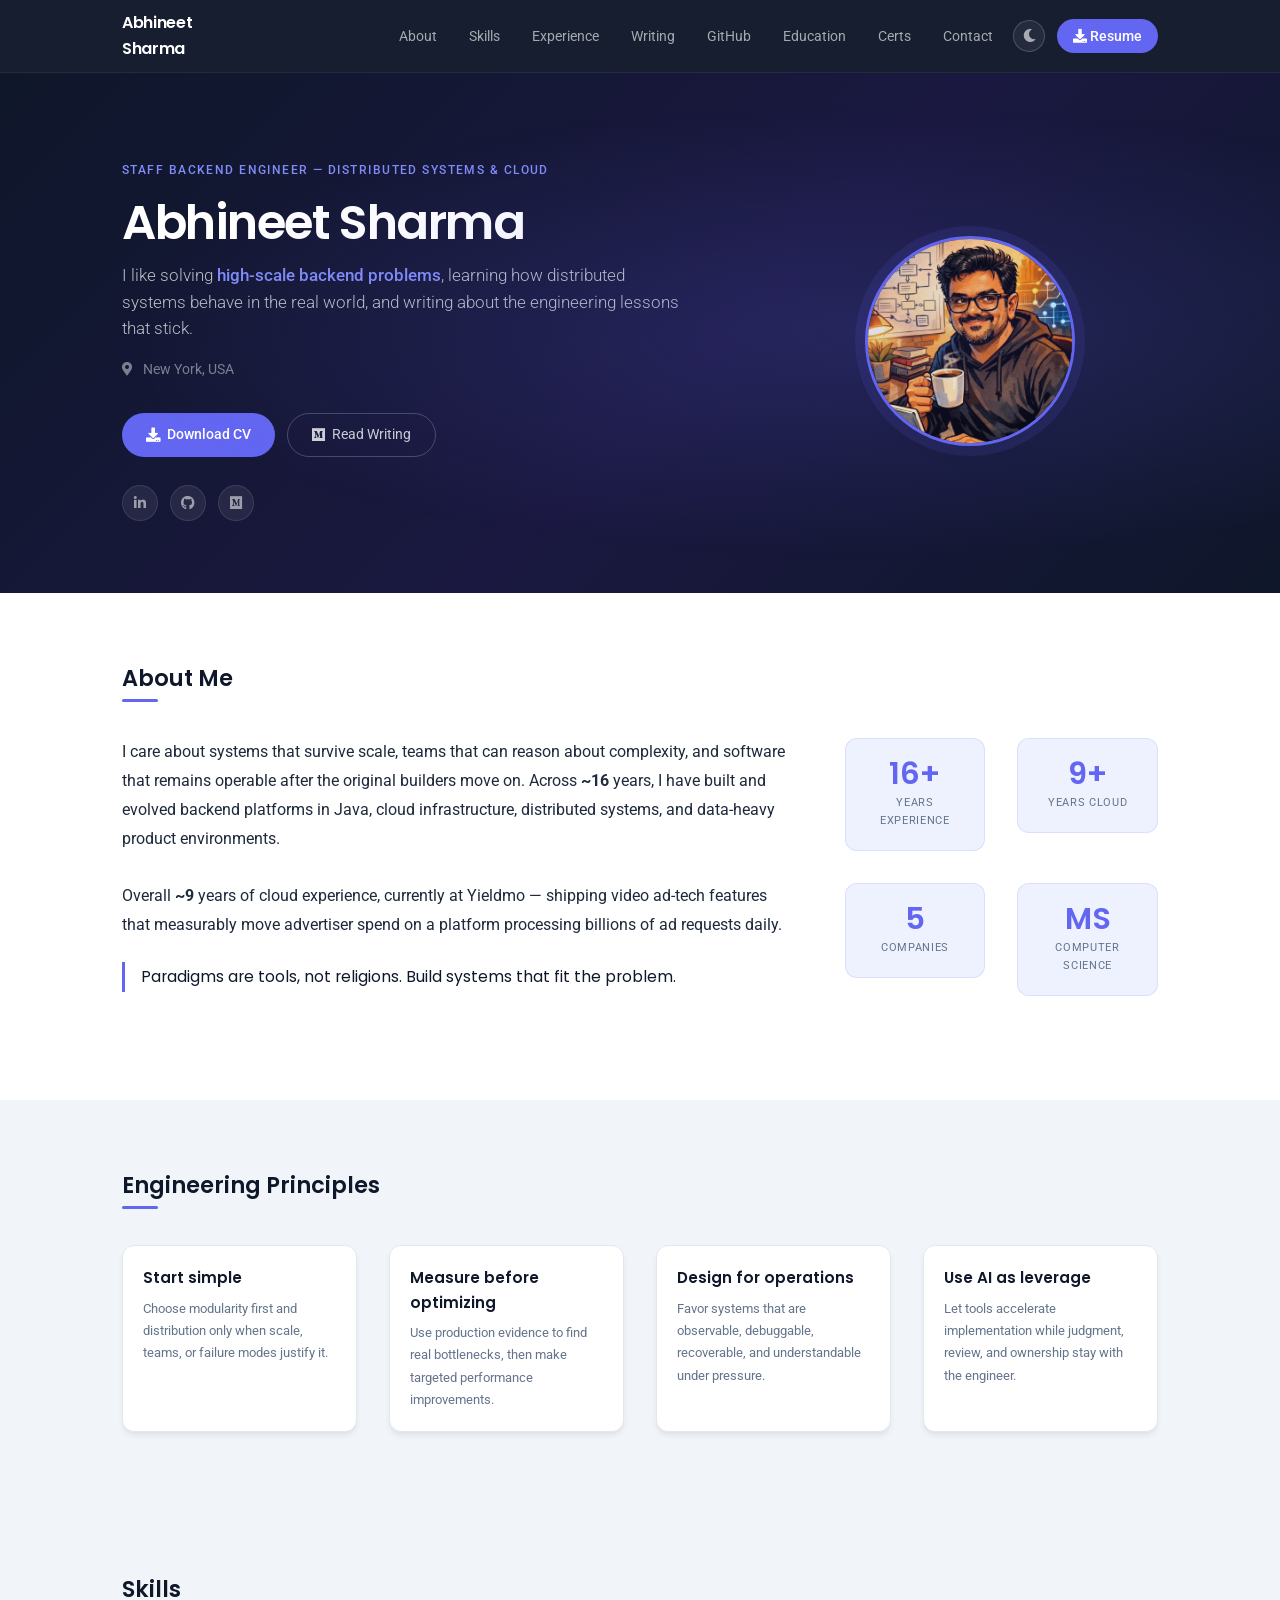
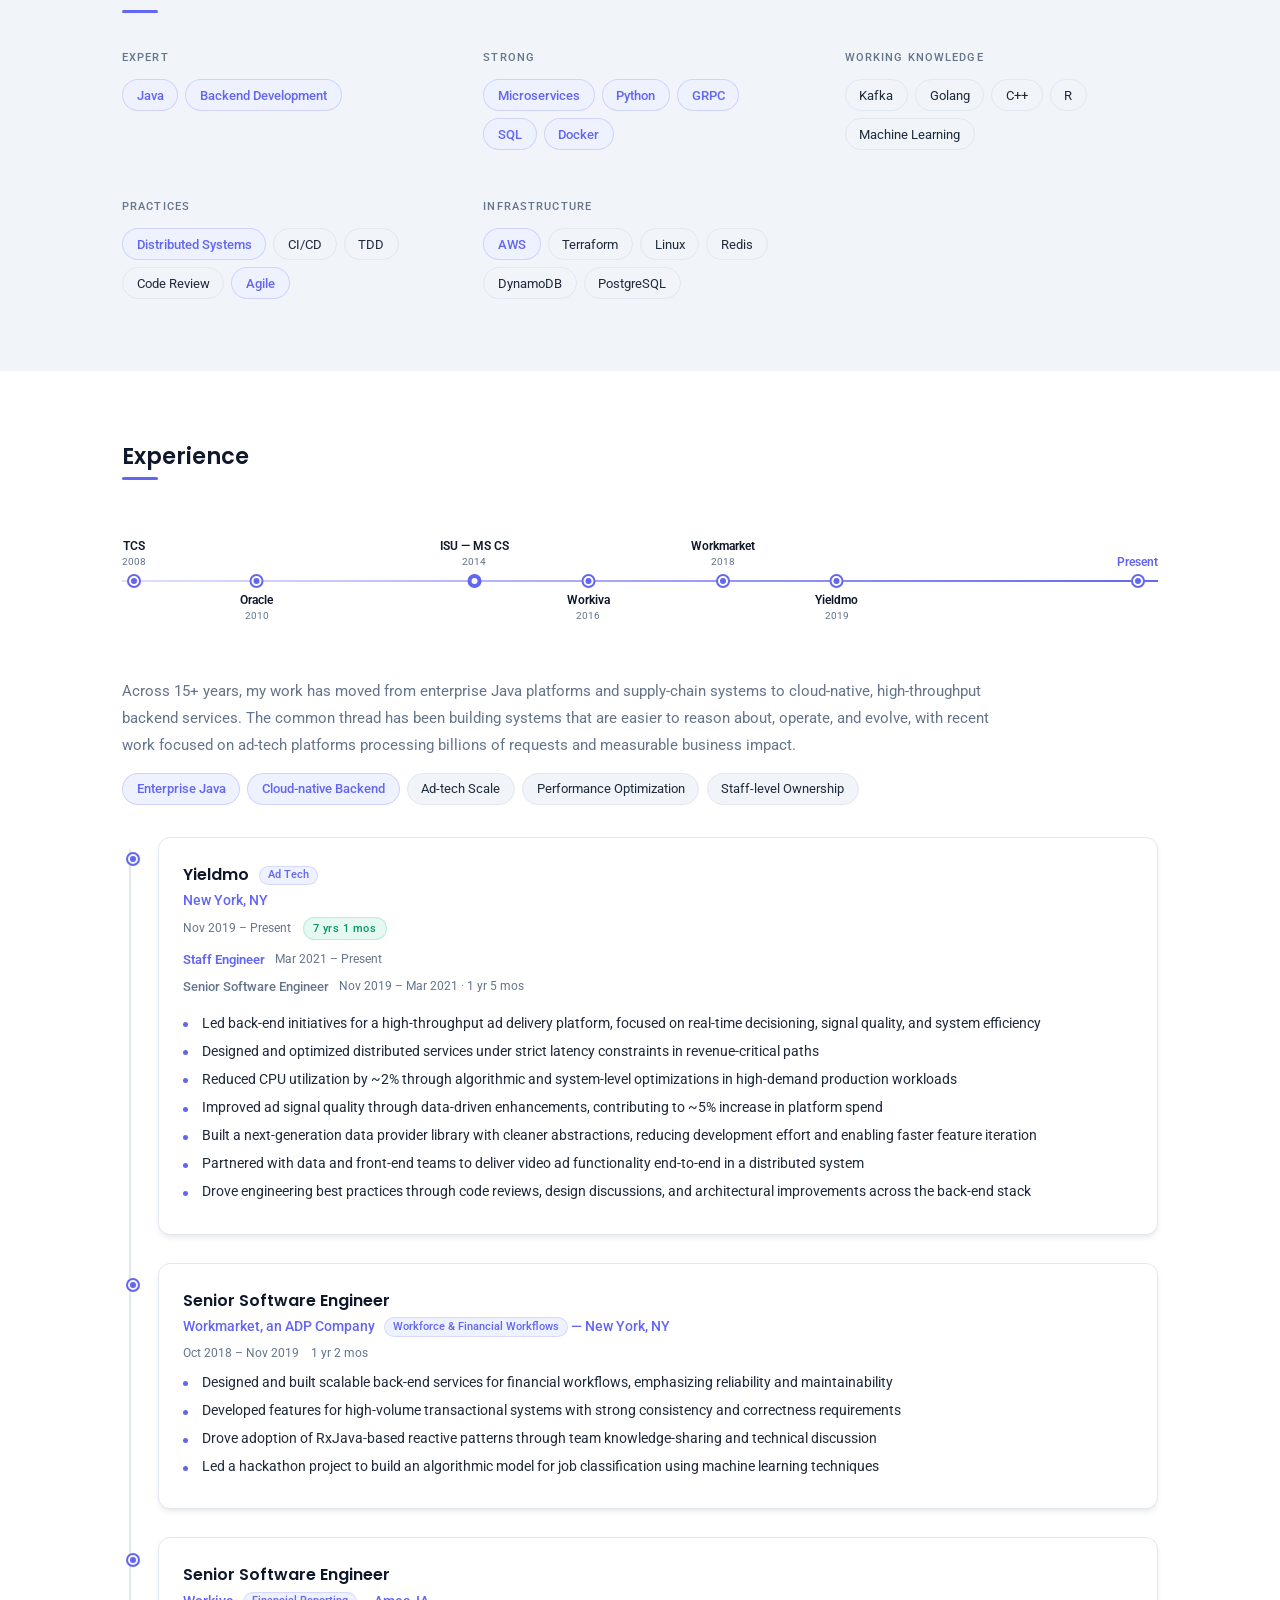
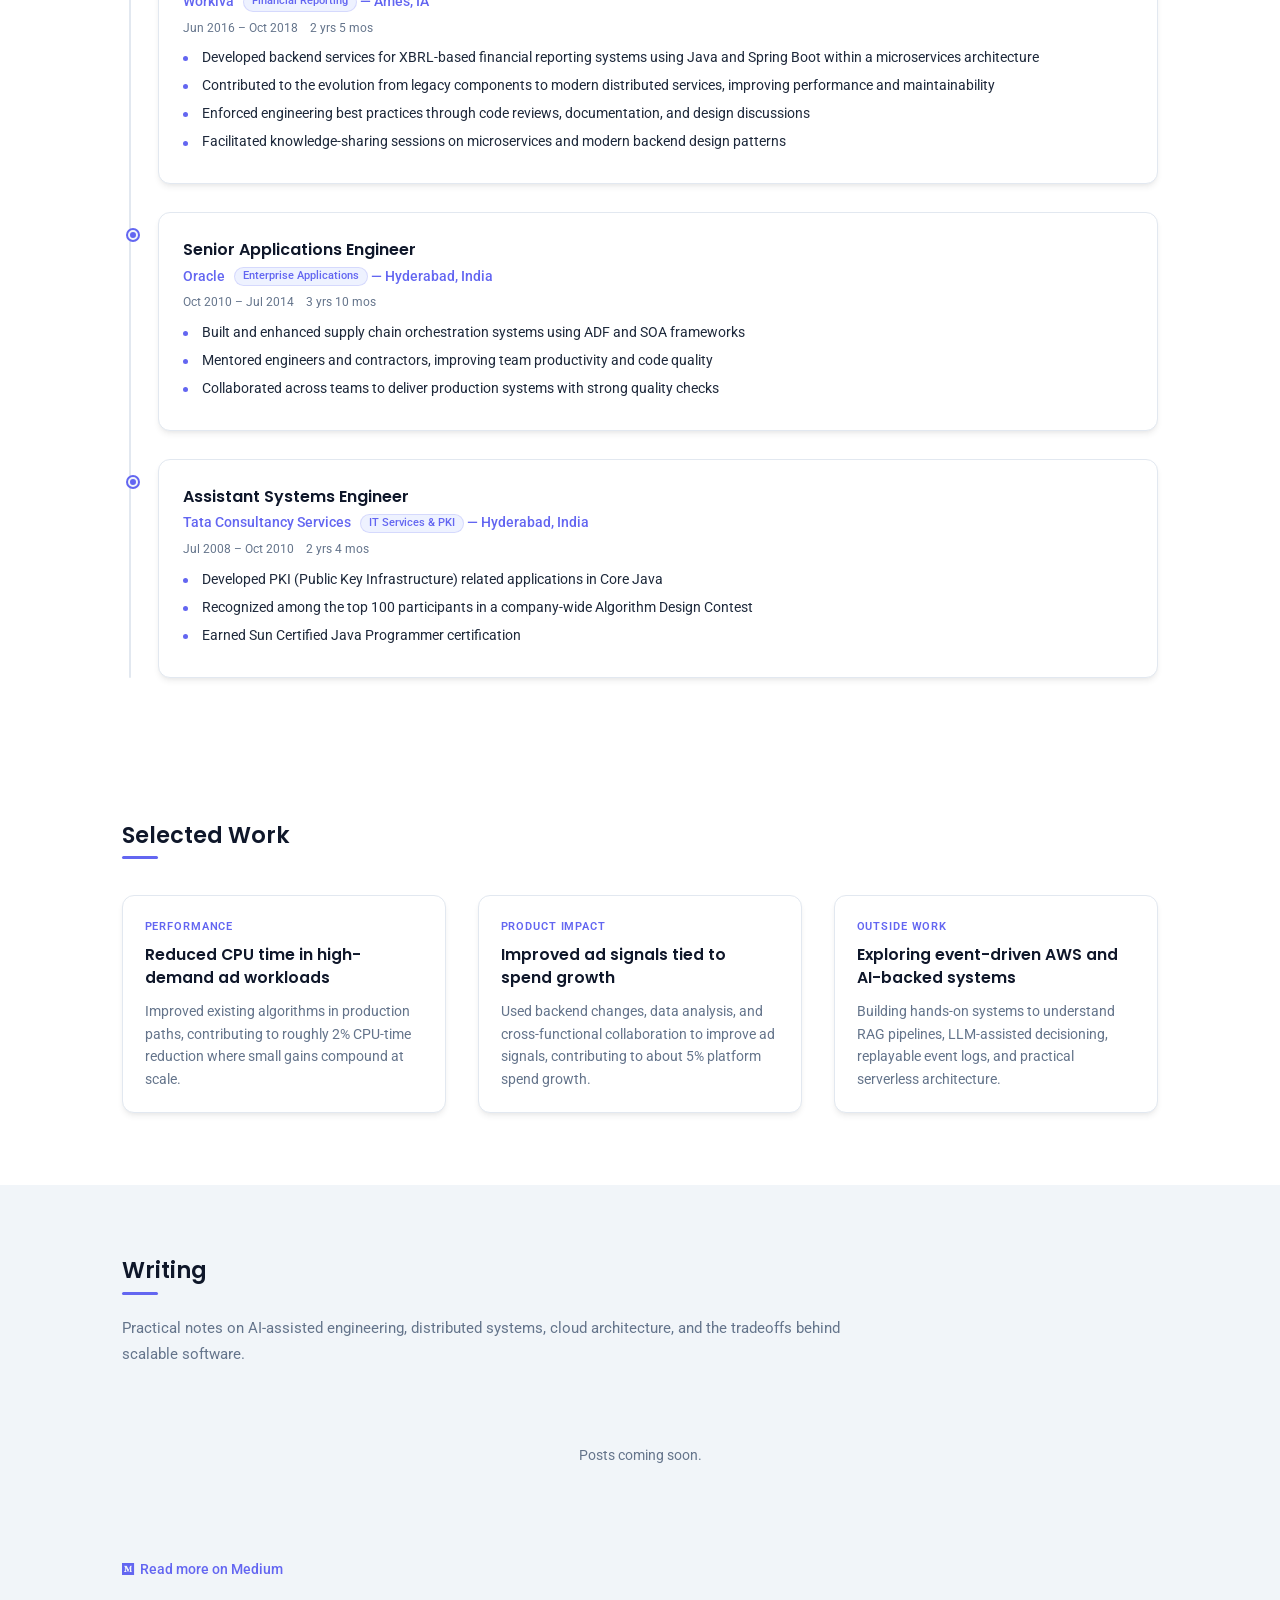
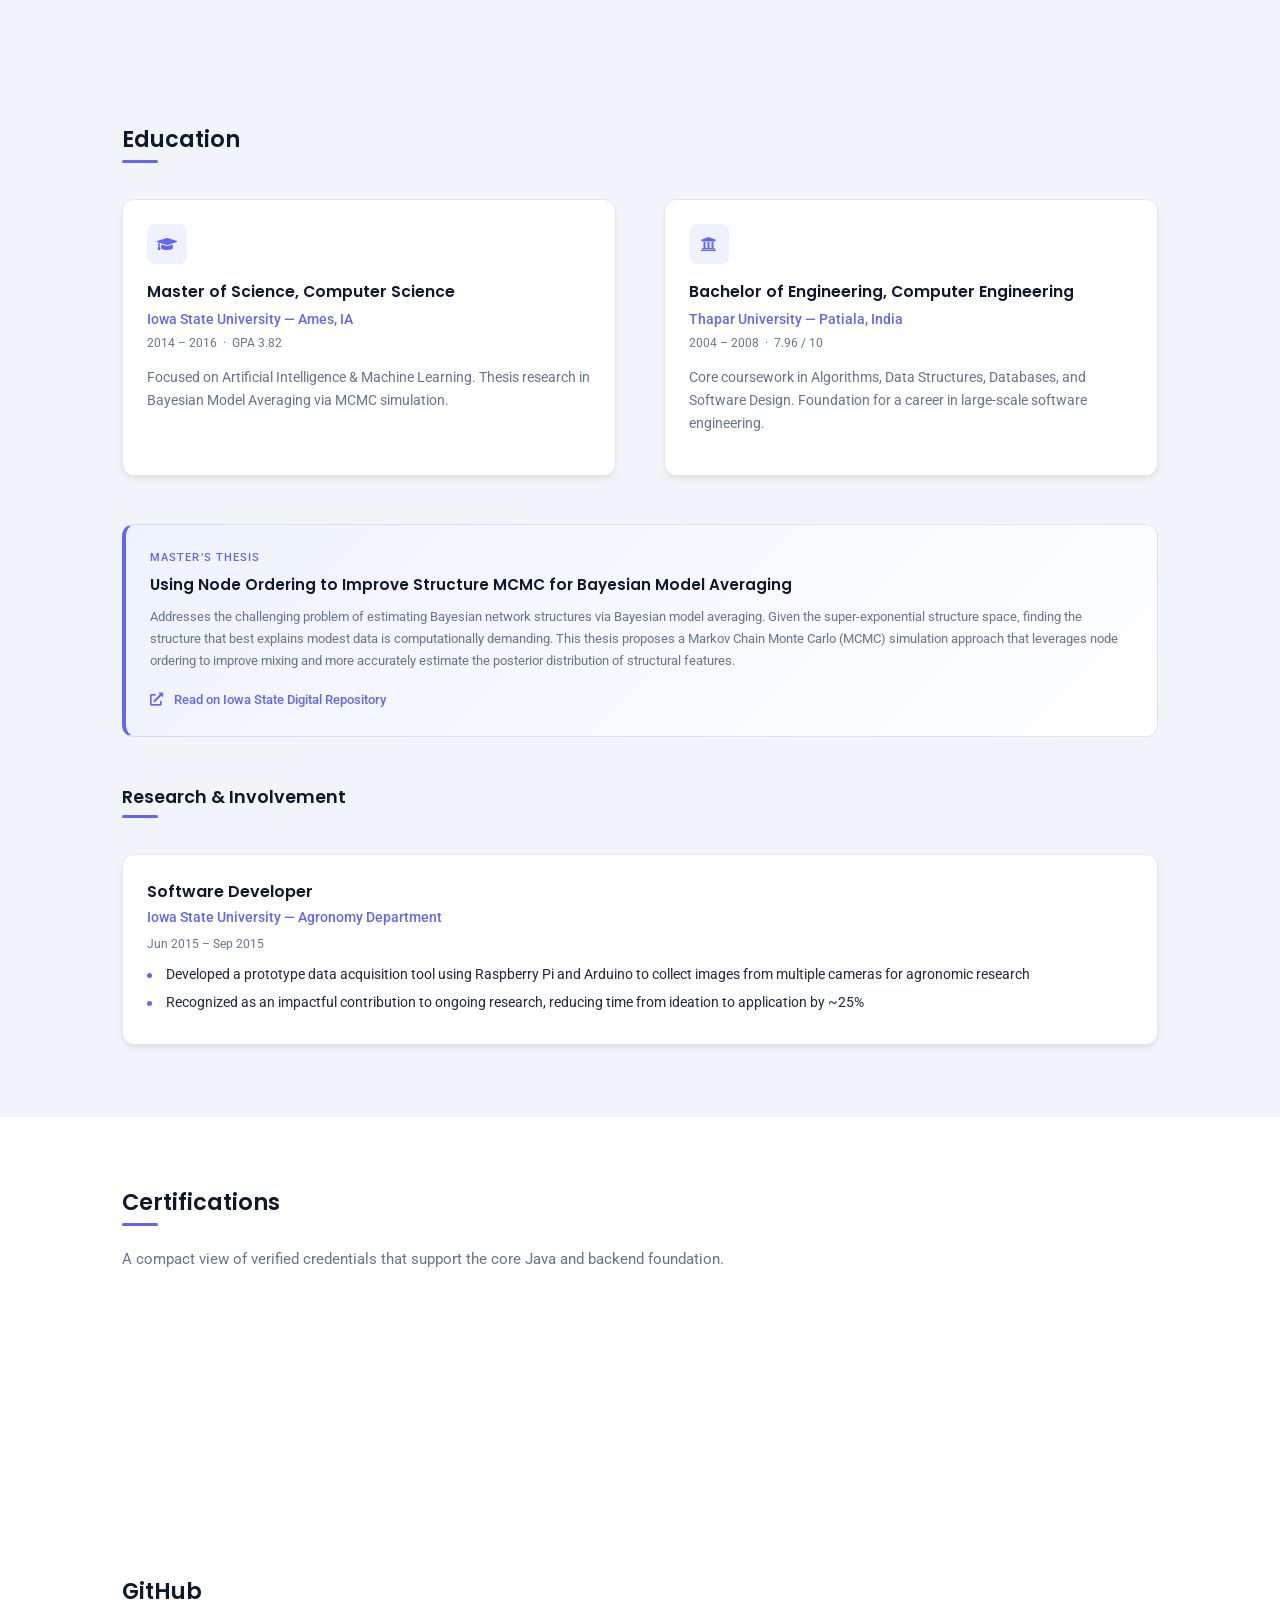
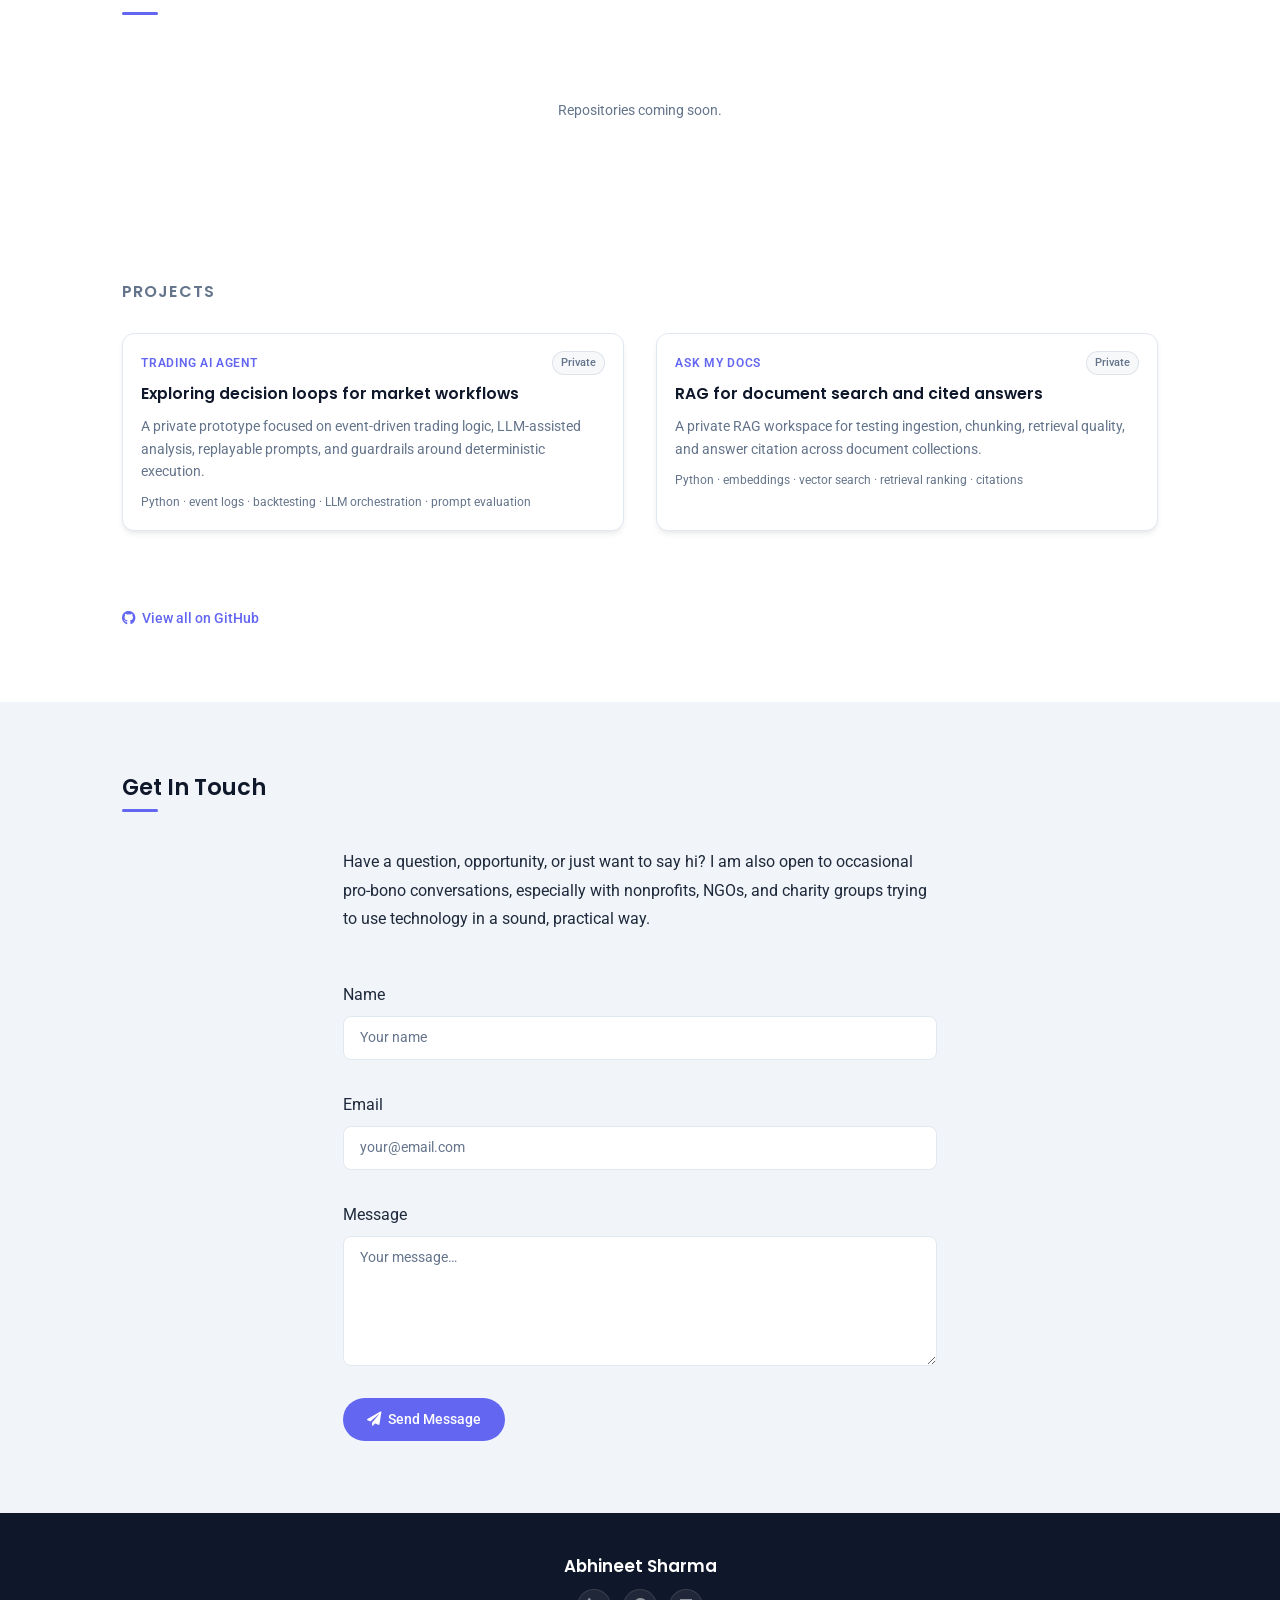
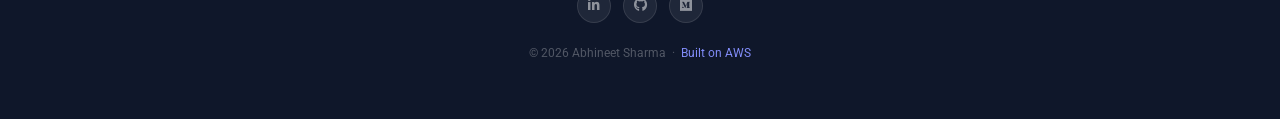
==== commit f2f5d8e5: "feat: move private projects into GitHub section Removes standalone Private Projects section and surf" ====
--- a/index.html
+++ b/index.html
@@ -587,48 +587,6 @@
     </div>
   </section>
 
-  <!-- ===== Private Projects ===== -->
-  <section class="section" aria-label="Private projects">
-    <div class="container">
-      <h2 class="section-title">Private Projects</h2>
-      <p class="section-intro">
-        Small, hands-on builds I use to stay close to modern AI workflows and practical backend patterns.
-      </p>
-      <div class="row g-3">
-        <div class="col-md-6" data-aos="fade-up">
-          <div class="project-card">
-            <div class="project-head">
-              <p class="project-kicker">Trading AI Agent</p>
-              <span class="private-badge">Private</span>
-            </div>
-            <h3 class="project-title">Exploring decision loops for market workflows</h3>
-            <p class="project-text">
-              A private prototype focused on event-driven trading logic, LLM-assisted analysis, replayable prompts, and guardrails around deterministic execution.
-            </p>
-            <p class="project-meta">
-              Python &middot; event logs &middot; backtesting &middot; LLM orchestration &middot; prompt evaluation
-            </p>
-          </div>
-        </div>
-        <div class="col-md-6" data-aos="fade-up" data-aos-delay="80">
-          <div class="project-card">
-            <div class="project-head">
-              <p class="project-kicker">Ask My Docs</p>
-              <span class="private-badge">Private</span>
-            </div>
-            <h3 class="project-title">RAG for document search and cited answers</h3>
-            <p class="project-text">
-              A private RAG workspace for testing ingestion, chunking, retrieval quality, and answer citation across document collections.
-            </p>
-            <p class="project-meta">
-              Python &middot; embeddings &middot; vector search &middot; retrieval ranking &middot; citations
-            </p>
-          </div>
-        </div>
-      </div>
-    </div>
-  </section>
-
   <!-- ===== Writing ===== -->
   <section id="writing" class="section" aria-label="Writing">
     <div class="container">
@@ -785,6 +743,41 @@
       <div id="repos-grid" class="row g-3">
         <div class="col-12 text-center py-4" id="repos-loading">
           <span style="color:var(--text-muted); font-size:.875rem;">Loading repositories&hellip;</span>
+        </div>
+      </div>
+
+      <!-- Highlighted private projects -->
+      <h3 class="github-projects-heading mt-5 mb-3" data-aos="fade-up">Projects</h3>
+      <div class="row g-3 mb-4">
+        <div class="col-md-6" data-aos="fade-up">
+          <div class="project-card">
+            <div class="project-head">
+              <p class="project-kicker">Trading AI Agent</p>
+              <span class="private-badge">Private</span>
+            </div>
+            <h3 class="project-title">Exploring decision loops for market workflows</h3>
+            <p class="project-text">
+              A private prototype focused on event-driven trading logic, LLM-assisted analysis, replayable prompts, and guardrails around deterministic execution.
+            </p>
+            <p class="project-meta">
+              Python &middot; event logs &middot; backtesting &middot; LLM orchestration &middot; prompt evaluation
+            </p>
+          </div>
+        </div>
+        <div class="col-md-6" data-aos="fade-up" data-aos-delay="80">
+          <div class="project-card">
+            <div class="project-head">
+              <p class="project-kicker">Ask My Docs</p>
+              <span class="private-badge">Private</span>
+            </div>
+            <h3 class="project-title">RAG for document search and cited answers</h3>
+            <p class="project-text">
+              A private RAG workspace for testing ingestion, chunking, retrieval quality, and answer citation across document collections.
+            </p>
+            <p class="project-meta">
+              Python &middot; embeddings &middot; vector search &middot; retrieval ranking &middot; citations
+            </p>
+          </div>
         </div>
       </div>
 
--- a/css/main.css
+++ b/css/main.css
@@ -1041,6 +1041,15 @@
   line-height: 1.6;
 }
 
+.github-projects-heading {
+  font-family: 'Poppins', sans-serif;
+  font-size: 1rem;
+  font-weight: 600;
+  color: var(--text-muted);
+  text-transform: uppercase;
+  letter-spacing: .07em;
+}
+
 .repo-card {
   background: var(--white);
   border: 1px solid var(--border);
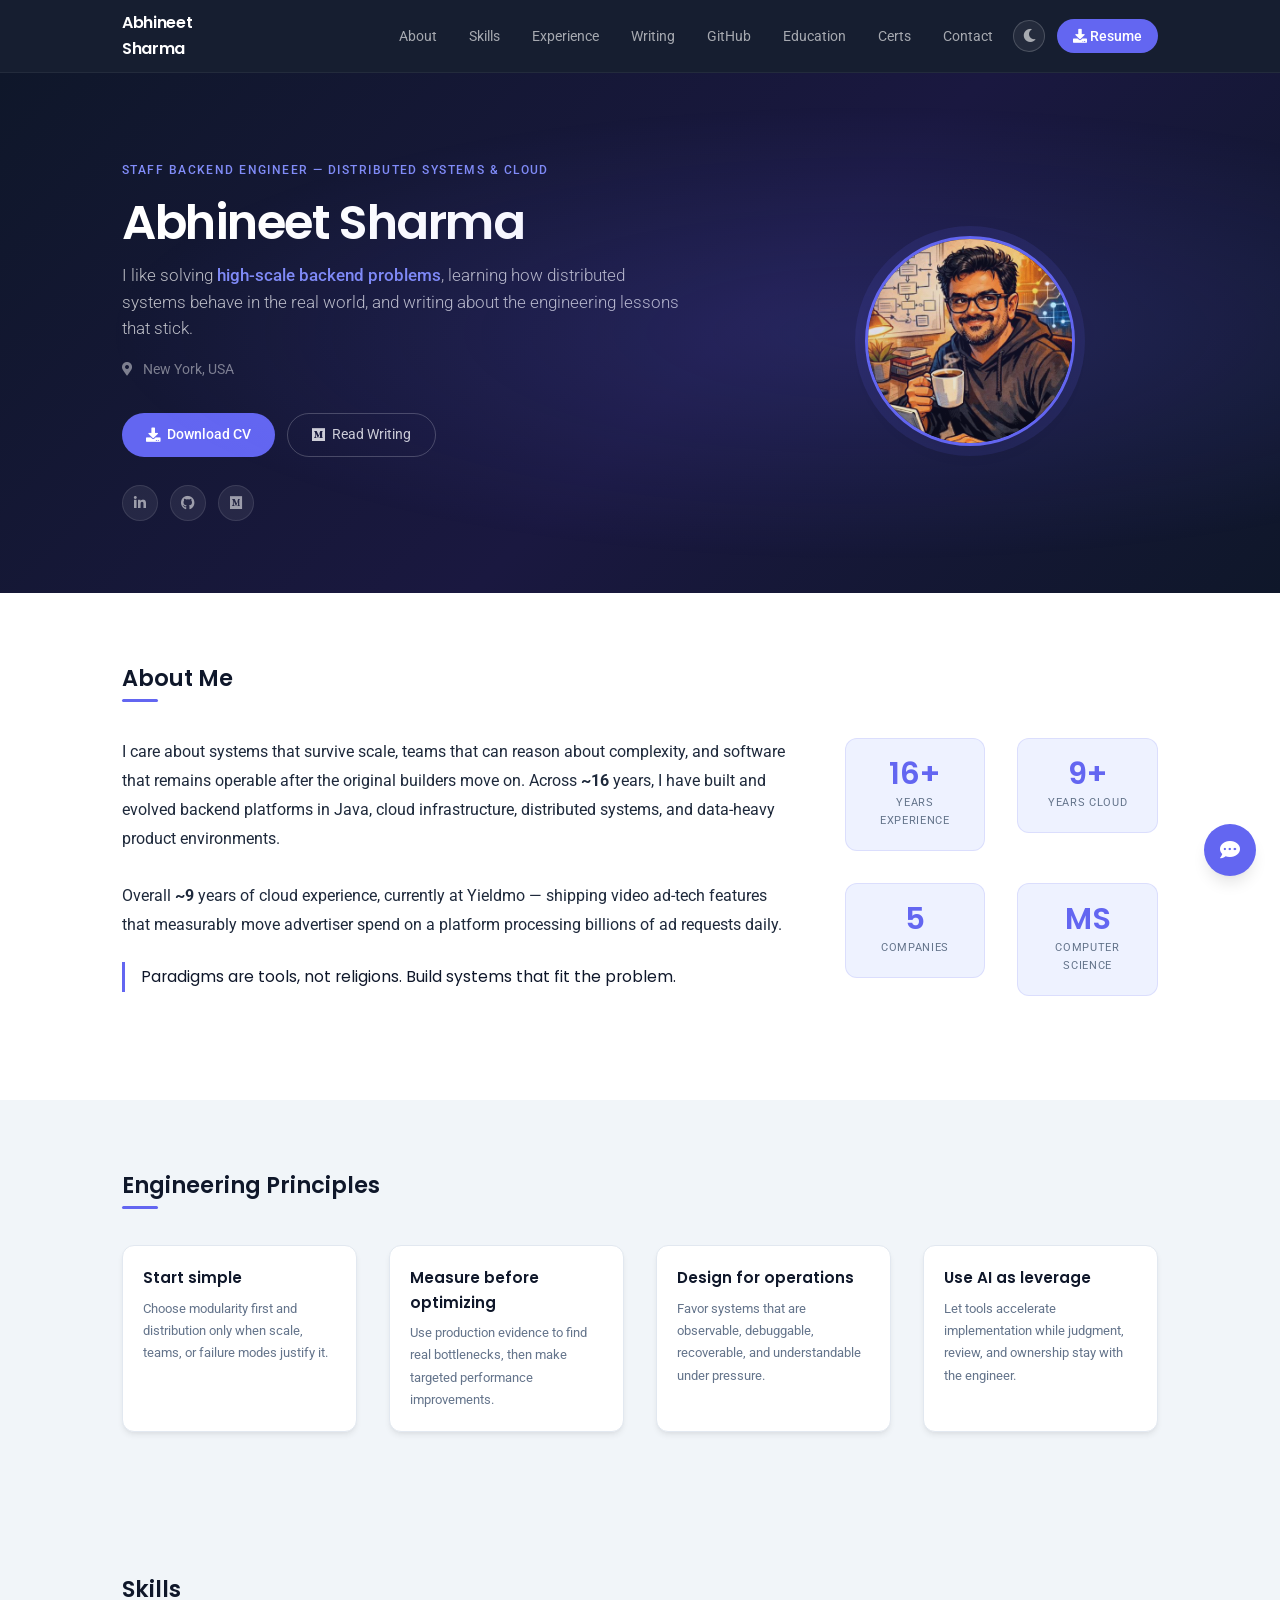
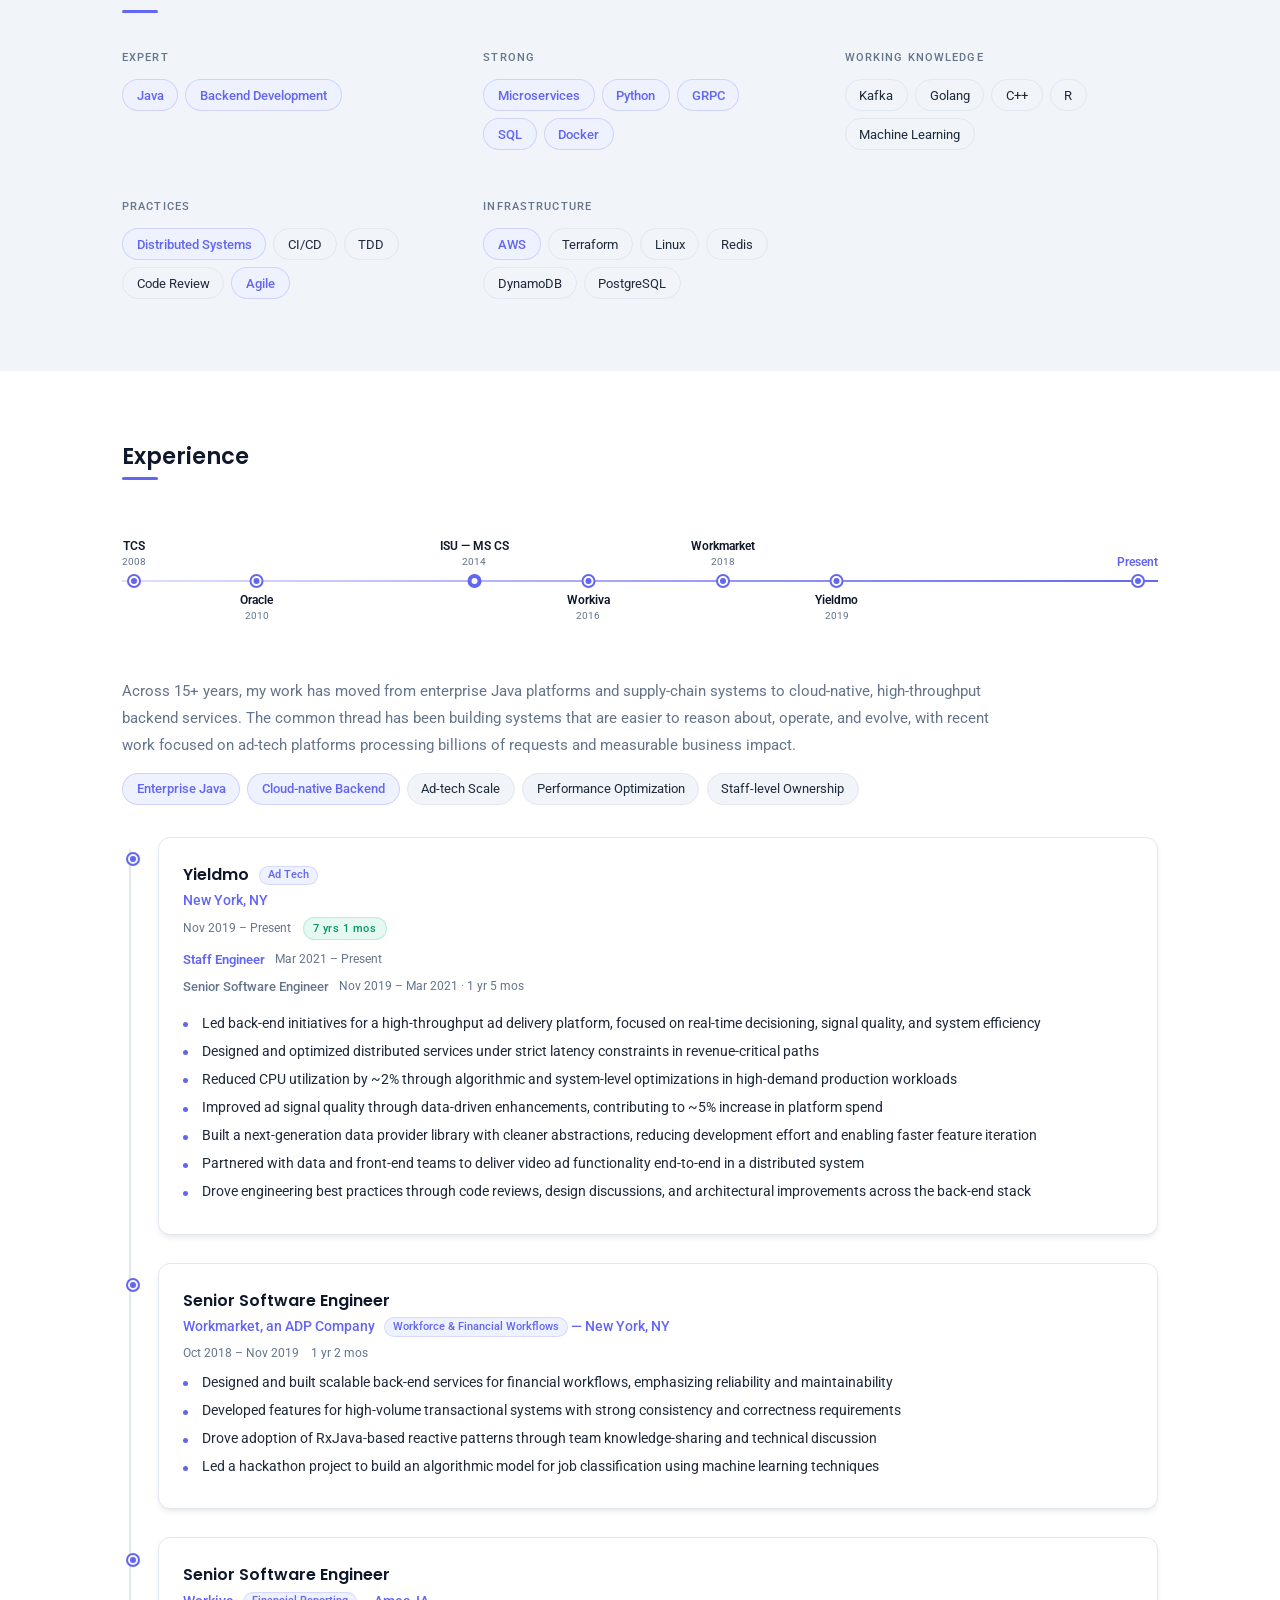
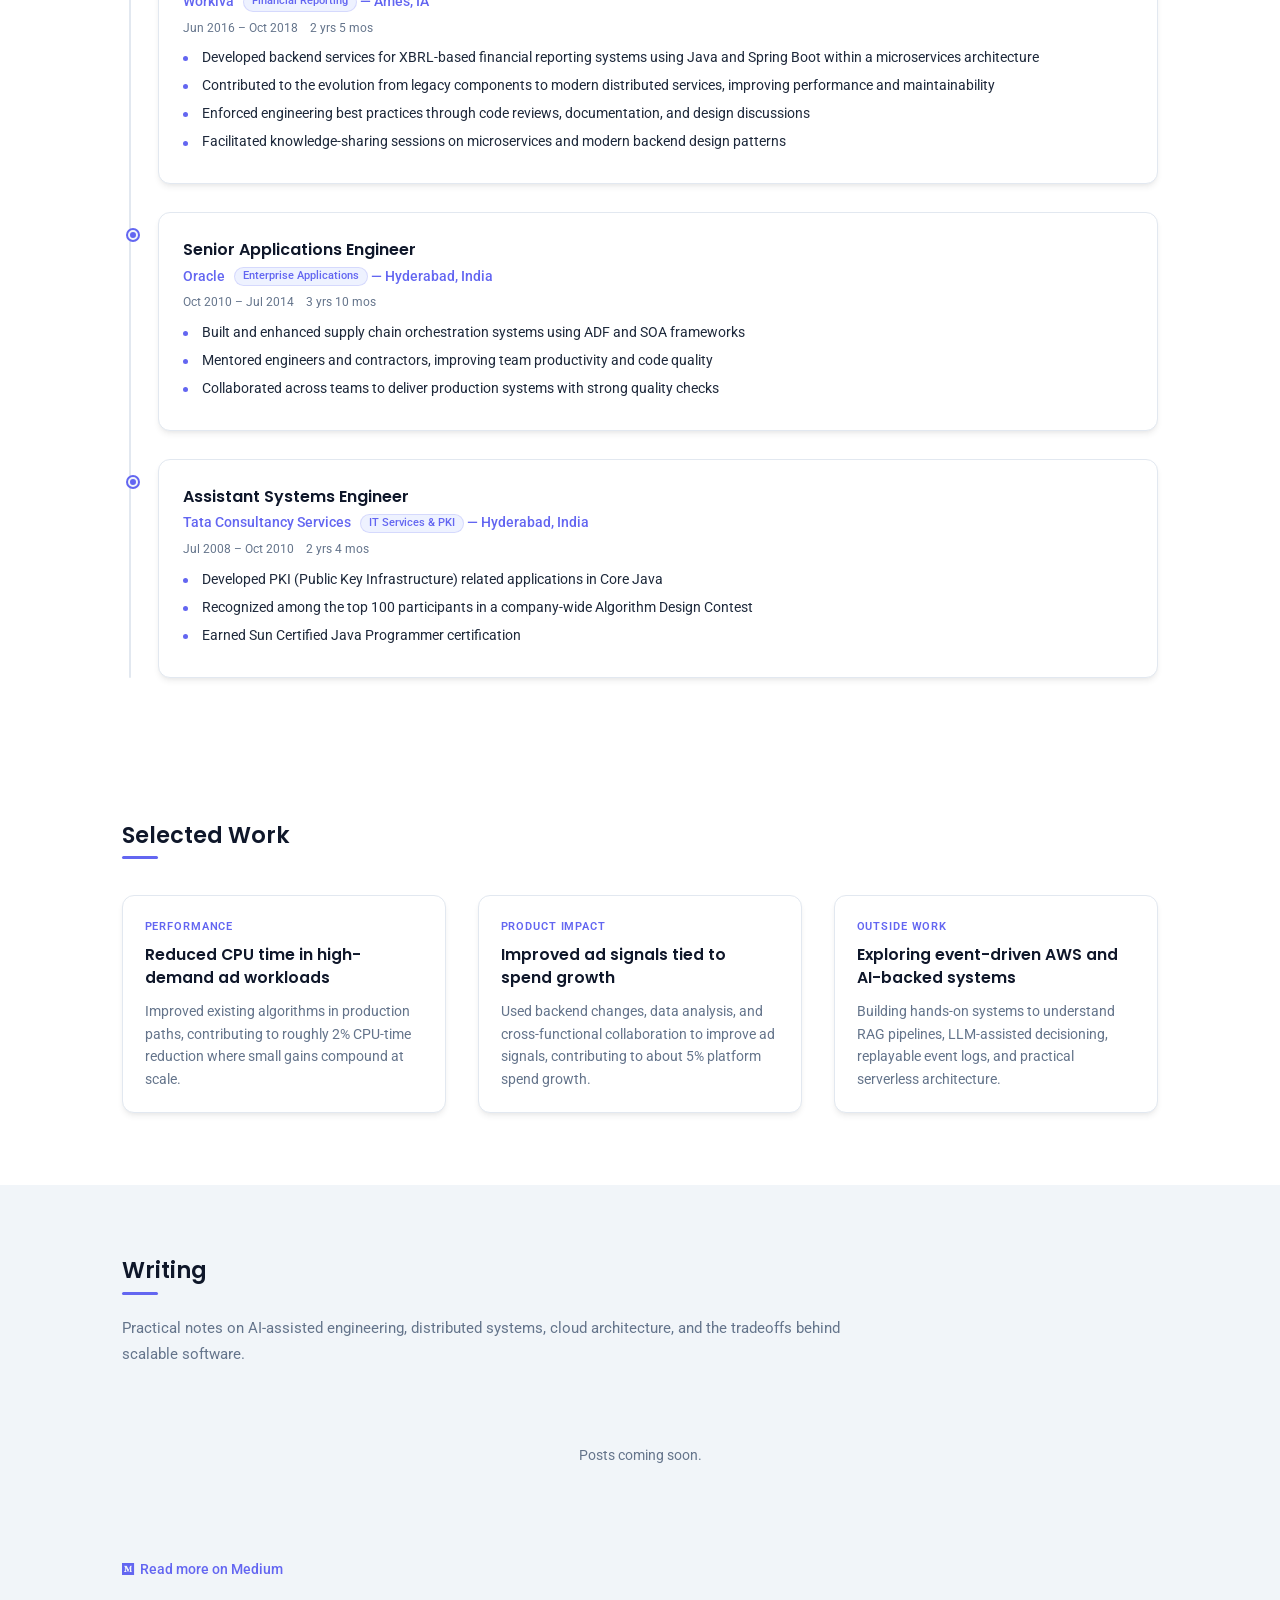
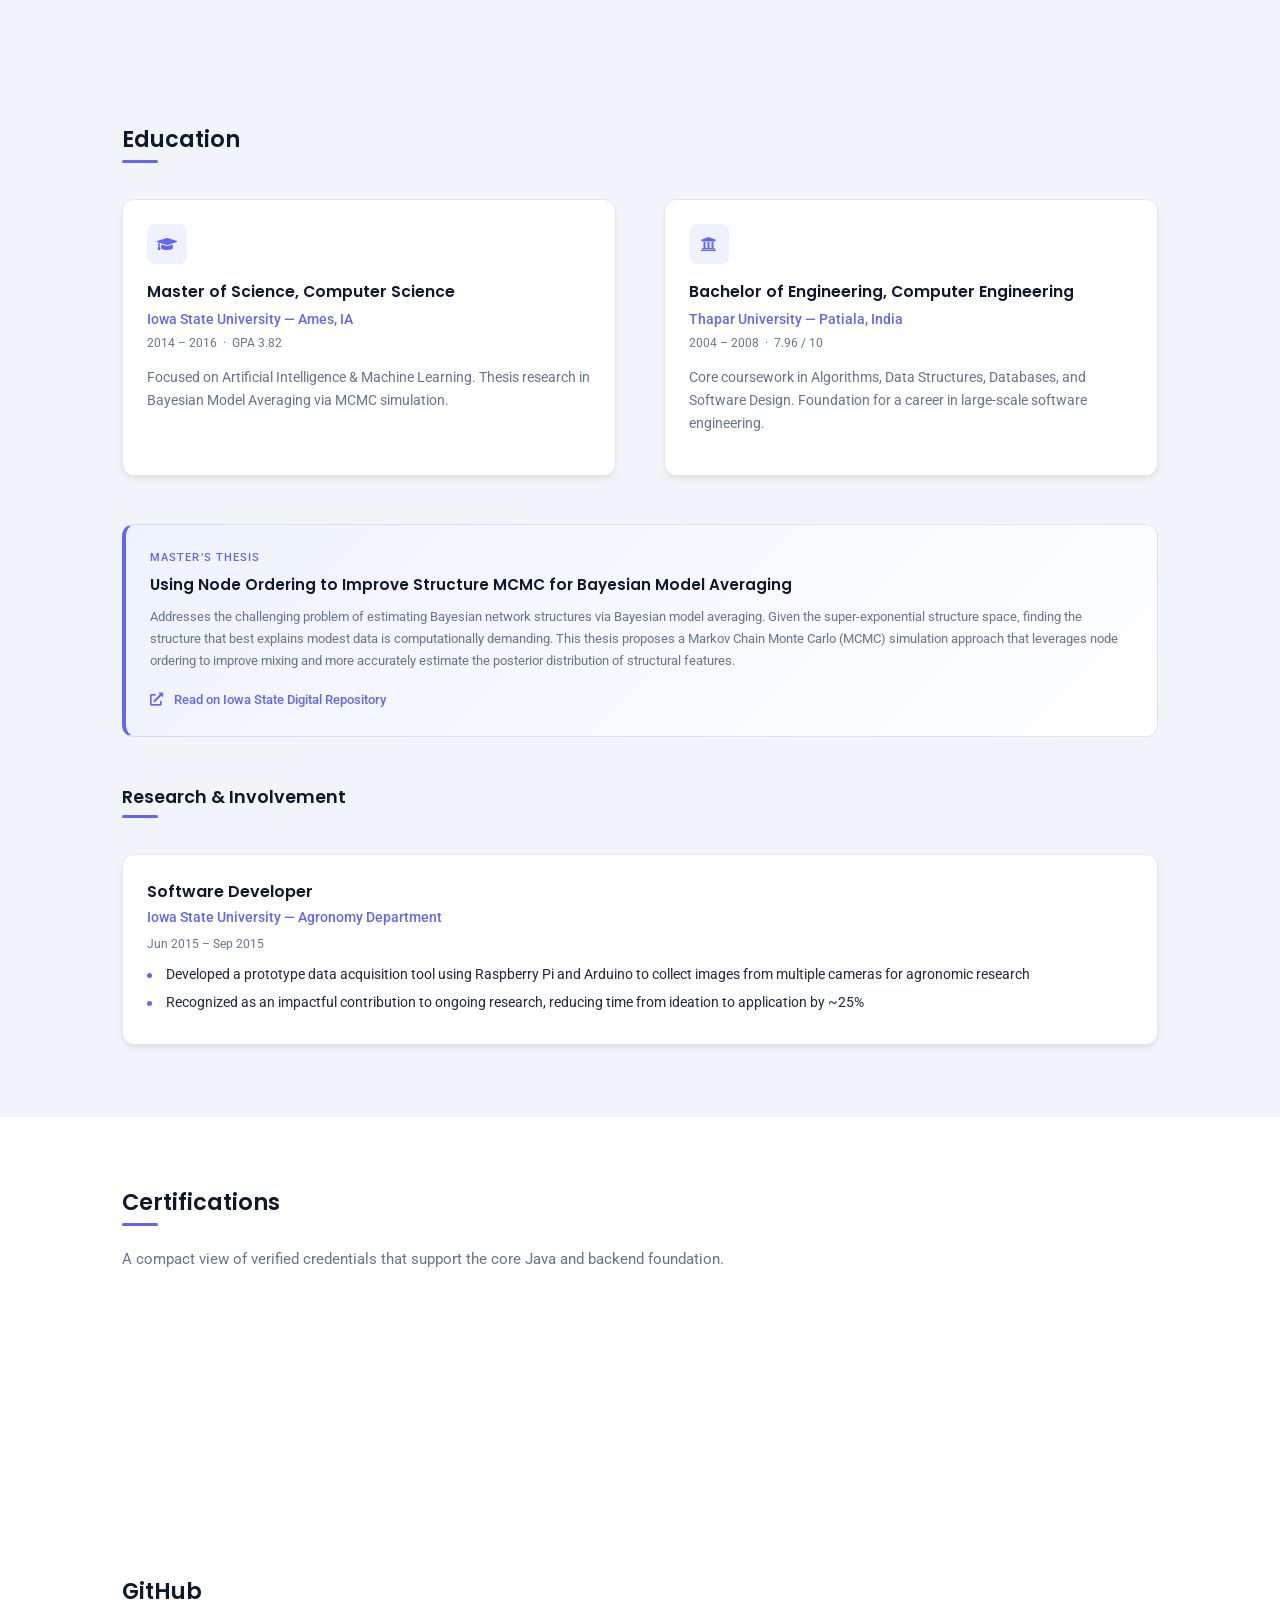
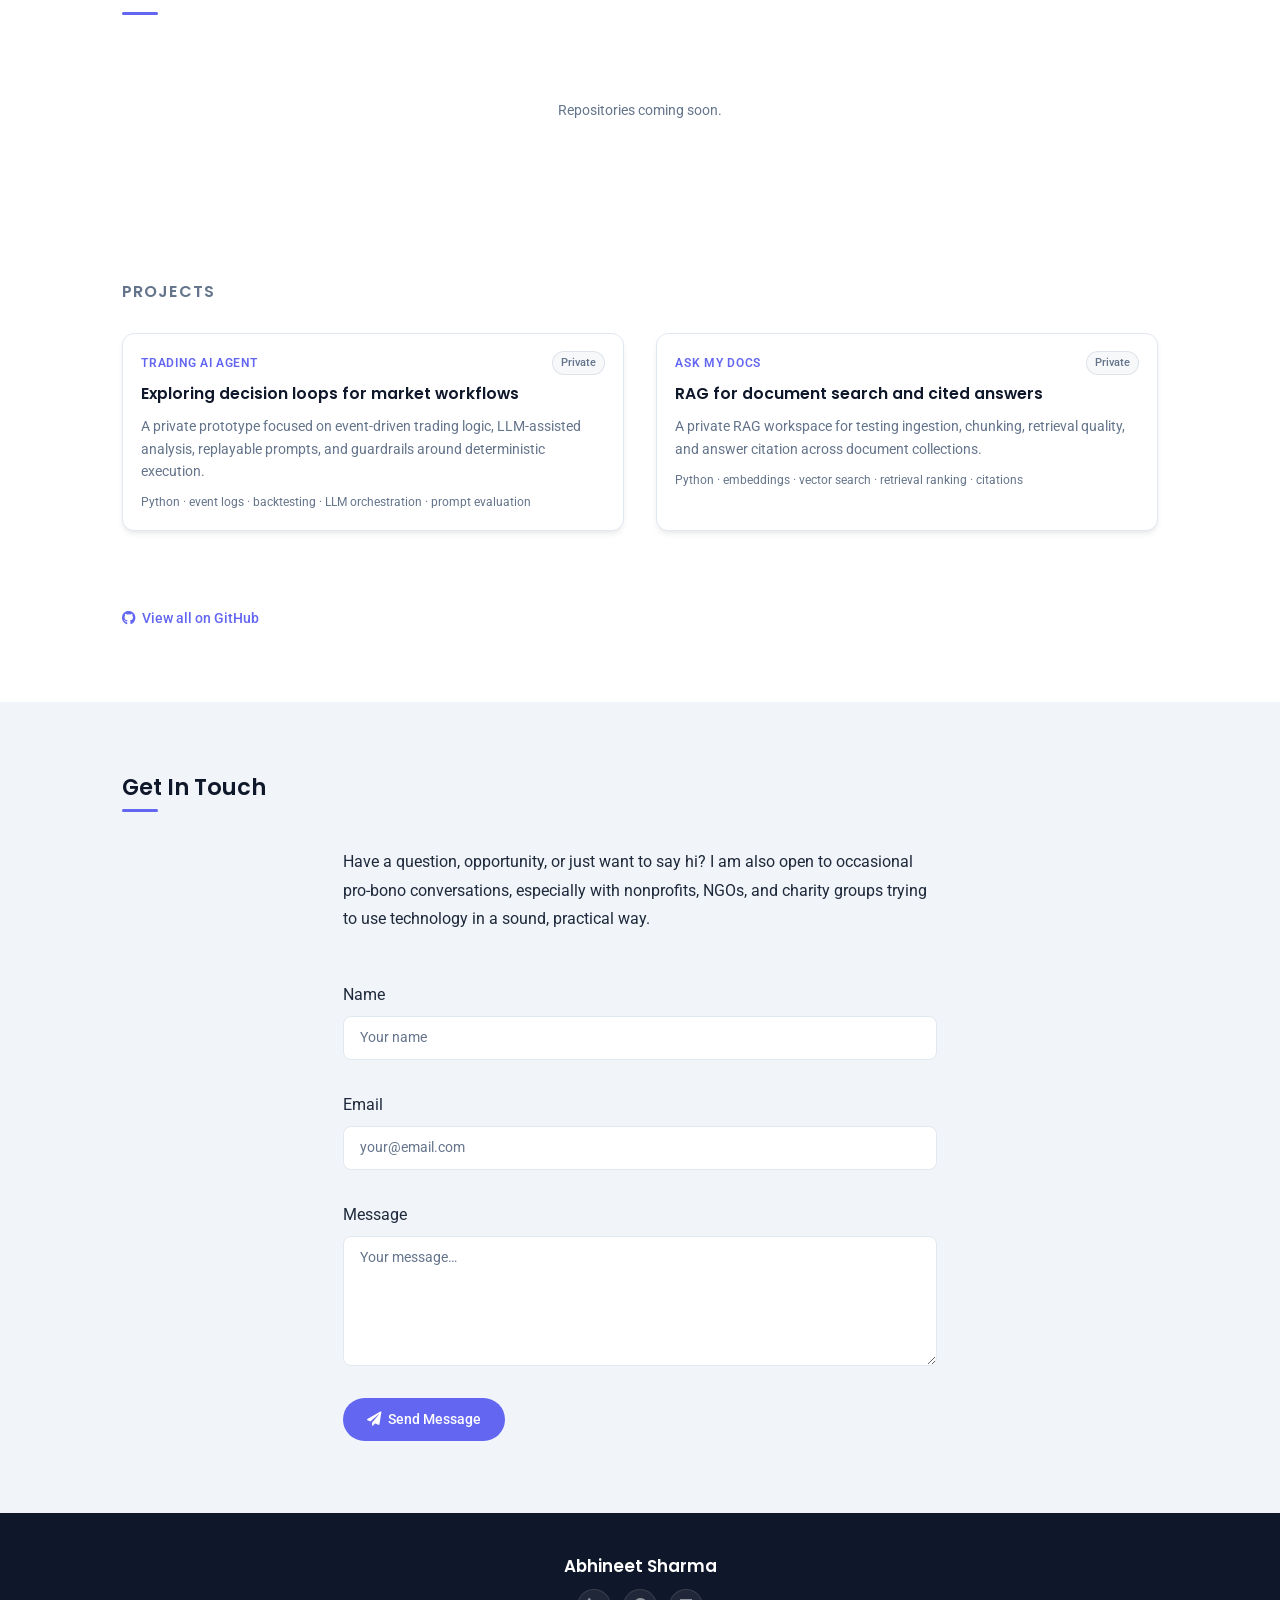
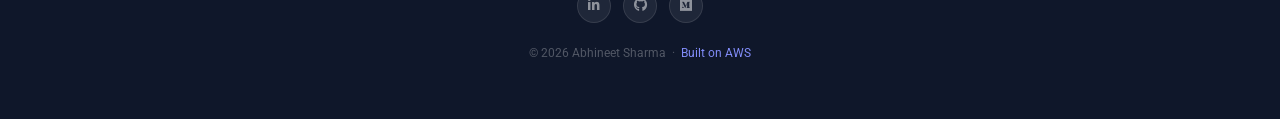
==== commit c930fc0a: "feat: add portfolio chat agent with full safety stack - Claude Haiku 4.5 via Bedrock Converse API (P" ====
--- a/index.html
+++ b/index.html
@@ -855,12 +855,50 @@
     </div>
   </footer>
 
+  <!-- ===== Chat Widget ===== -->
+  <div id="chat-widget" aria-label="Portfolio chat assistant">
+
+    <button id="chat-toggle" aria-label="Open chat assistant" title="Ask about Abhineet">
+      <i class="fas fa-comment-dots" aria-hidden="true"></i>
+    </button>
+
+    <div id="chat-panel" role="dialog" aria-label="Chat assistant" hidden>
+      <div id="chat-header">
+        <span><i class="fas fa-robot" aria-hidden="true"></i> Ask about Abhineet</span>
+        <div class="chat-header-actions">
+          <button id="chat-clear" title="Clear conversation" aria-label="Clear conversation">
+            <i class="fas fa-trash-alt" aria-hidden="true"></i>
+          </button>
+          <button id="chat-close" aria-label="Close chat">
+            <i class="fas fa-times" aria-hidden="true"></i>
+          </button>
+        </div>
+      </div>
+      <div id="chat-disclaimer">
+        <i class="fas fa-info-circle" aria-hidden="true"></i>
+        <strong>Questions and answers are logged for quality review.</strong>
+      </div>
+      <div id="chat-messages" aria-live="polite"></div>
+      <div id="chat-input-wrap">
+        <textarea id="chat-input"
+          placeholder="Ask about experience, skills, or projects…"
+          maxlength="500"
+          rows="1"
+          aria-label="Your message"></textarea>
+        <button id="chat-send" aria-label="Send message">
+          <i class="fas fa-paper-plane" aria-hidden="true"></i>
+        </button>
+      </div>
+    </div>
+
+  </div>
+
   <!-- Scripts -->
   <script src="scripts/bootstrap.bundle.min.js"></script>
   <script src="scripts/aos.js"></script>
   <script src="scripts/main.js"></script>
   <!-- API config generated by Terraform (sets window.COUNTER_API_URL) -->
-  <script>window.COUNTER_API_URL = null;</script>
+  <script>window.COUNTER_API_URL = null; window.CHAT_API_URL = null; window.CHAT_API_KEY = null;</script>
   <script src="scripts/config.js" onerror="void 0"></script>
 
   <script>
@@ -1105,6 +1143,127 @@
           btn.innerHTML = '<i class="fas fa-paper-plane"></i> Send Message';
         });
     });
+
+    // ---- Chat Widget ----
+    (function() {
+      var chatHistory = [];  // [{role, content}]
+      var isLoading   = false;
+
+      var toggle  = document.getElementById('chat-toggle');
+      var panel   = document.getElementById('chat-panel');
+      var closeBtn= document.getElementById('chat-close');
+      var clearBtn= document.getElementById('chat-clear');
+      var input   = document.getElementById('chat-input');
+      var sendBtn = document.getElementById('chat-send');
+      var messages= document.getElementById('chat-messages');
+
+      function openChat() {
+        panel.hidden = false;
+        toggle.style.display = 'none';
+        input.focus();
+        if (messages.children.length === 0) {
+          appendMessage('assistant',
+            "Hi! I'm an AI assistant for this portfolio. Ask me about Abhineet's experience, skills, or projects.");
+        }
+      }
+
+      function closeChat() {
+        panel.hidden = true;
+        toggle.style.display = '';
+      }
+
+      function clearChat() {
+        chatHistory = [];
+        messages.innerHTML = '';
+        appendMessage('assistant',
+          "Conversation cleared. What would you like to know?");
+      }
+
+      function appendMessage(role, text) {
+        var div = document.createElement('div');
+        div.className = 'chat-msg chat-msg-' + role;
+        div.textContent = text;
+        messages.appendChild(div);
+        messages.scrollTop = messages.scrollHeight;
+      }
+
+      function setLoading(on) {
+        isLoading  = on;
+        sendBtn.disabled = on;
+        input.disabled   = on;
+        if (on) {
+          var dots = document.createElement('div');
+          dots.className = 'chat-msg chat-msg-assistant chat-typing';
+          dots.id = 'chat-typing';
+          dots.innerHTML = '<span></span><span></span><span></span>';
+          messages.appendChild(dots);
+          messages.scrollTop = messages.scrollHeight;
+        } else {
+          var t = document.getElementById('chat-typing');
+          if (t) t.remove();
+        }
+      }
+
+      function sendMessage() {
+        if (isLoading) return;
+        var text = input.value.trim();
+        if (!text) return;
+
+        if (!window.CHAT_API_URL || !window.CHAT_API_KEY) {
+          appendMessage('assistant', 'Chat is not available in this environment.');
+          return;
+        }
+
+        appendMessage('user', text);
+        chatHistory.push({ role: 'user', content: text });
+        input.value = '';
+        input.style.height = 'auto';
+        setLoading(true);
+
+        fetch(window.CHAT_API_URL, {
+          method: 'POST',
+          headers: {
+            'Content-Type': 'application/json',
+            'X-Chat-Key':   window.CHAT_API_KEY,
+          },
+          body: JSON.stringify({
+            message: text,
+            history: chatHistory.slice(-16),
+          }),
+        })
+        .then(function(r) { return r.json(); })
+        .then(function(data) {
+          setLoading(false);
+          if (data.error) {
+            appendMessage('assistant', data.error);
+          } else {
+            appendMessage('assistant', data.reply);
+            chatHistory.push({ role: 'assistant', content: data.reply });
+          }
+        })
+        .catch(function() {
+          setLoading(false);
+          appendMessage('assistant', 'Something went wrong. Please try again.');
+        });
+      }
+
+      toggle.addEventListener('click',  openChat);
+      closeBtn.addEventListener('click', closeChat);
+      clearBtn.addEventListener('click', clearChat);
+      sendBtn.addEventListener('click',  sendMessage);
+
+      input.addEventListener('keydown', function(e) {
+        if (e.key === 'Enter' && !e.shiftKey) {
+          e.preventDefault();
+          sendMessage();
+        }
+      });
+
+      input.addEventListener('input', function() {
+        this.style.height = 'auto';
+        this.style.height = Math.min(this.scrollHeight, 100) + 'px';
+      });
+    })();
   </script>
 
 </body>
--- a/css/main.css
+++ b/css/main.css
@@ -1158,3 +1158,198 @@
   overflow: hidden;
   opacity: 0;
 }
+
+/* ============================================================
+   Chat Widget
+   ============================================================ */
+#chat-widget {
+  position: fixed;
+  bottom: 1.5rem;
+  right: 1.5rem;
+  z-index: 1000;
+}
+
+#chat-toggle {
+  width: 52px;
+  height: 52px;
+  border-radius: 50%;
+  background: var(--accent);
+  color: #fff;
+  border: none;
+  cursor: pointer;
+  font-size: 1.25rem;
+  box-shadow: var(--shadow-lg);
+  display: flex;
+  align-items: center;
+  justify-content: center;
+  transition: background .2s, transform .15s;
+}
+#chat-toggle:hover { background: var(--accent-light); transform: scale(1.08); }
+
+#chat-panel {
+  position: absolute;
+  bottom: 0;
+  right: 0;
+  width: 360px;
+  max-width: calc(100vw - 2rem);
+  height: 520px;
+  max-height: calc(100vh - 5rem);
+  display: flex;
+  flex-direction: column;
+  background: var(--white);
+  border: 1px solid var(--border);
+  border-radius: var(--radius);
+  box-shadow: var(--shadow-lg);
+  overflow: hidden;
+}
+
+#chat-header {
+  display: flex;
+  align-items: center;
+  justify-content: space-between;
+  padding: .75rem 1rem;
+  background: var(--accent);
+  color: #fff;
+  font-size: .875rem;
+  font-weight: 600;
+  gap: .5rem;
+}
+.chat-header-actions {
+  display: flex;
+  gap: .25rem;
+}
+#chat-header button {
+  background: none;
+  border: none;
+  color: rgba(255,255,255,.8);
+  cursor: pointer;
+  padding: .25rem .4rem;
+  border-radius: 4px;
+  font-size: .85rem;
+  line-height: 1;
+  transition: color .15s, background .15s;
+}
+#chat-header button:hover { color: #fff; background: rgba(255,255,255,.15); }
+
+#chat-disclaimer {
+  font-size: .72rem;
+  color: var(--text-muted);
+  background: var(--accent-pale);
+  padding: .4rem .85rem;
+  border-bottom: 1px solid var(--border);
+  display: flex;
+  align-items: center;
+  gap: .35rem;
+}
+
+#chat-messages {
+  flex: 1;
+  overflow-y: auto;
+  padding: .85rem;
+  display: flex;
+  flex-direction: column;
+  gap: .6rem;
+}
+
+.chat-msg {
+  max-width: 82%;
+  padding: .55rem .8rem;
+  border-radius: 14px;
+  font-size: .85rem;
+  line-height: 1.5;
+  white-space: pre-wrap;
+  word-break: break-word;
+}
+.chat-msg-user {
+  align-self: flex-end;
+  background: var(--accent);
+  color: #fff;
+  border-bottom-right-radius: 4px;
+}
+.chat-msg-assistant {
+  align-self: flex-start;
+  background: var(--bg);
+  color: var(--text);
+  border: 1px solid var(--border);
+  border-bottom-left-radius: 4px;
+}
+
+.chat-typing {
+  display: flex;
+  align-items: center;
+  gap: 4px;
+  padding: .55rem .85rem;
+  min-height: 36px;
+}
+.chat-typing span {
+  width: 7px;
+  height: 7px;
+  border-radius: 50%;
+  background: var(--text-muted);
+  animation: chatBounce 1.2s infinite ease-in-out;
+}
+.chat-typing span:nth-child(2) { animation-delay: .2s; }
+.chat-typing span:nth-child(3) { animation-delay: .4s; }
+@keyframes chatBounce {
+  0%, 80%, 100% { transform: translateY(0); opacity: .4; }
+  40%            { transform: translateY(-6px); opacity: 1; }
+}
+
+#chat-input-wrap {
+  display: flex;
+  align-items: flex-end;
+  gap: .5rem;
+  padding: .6rem .75rem;
+  border-top: 1px solid var(--border);
+  background: var(--white);
+}
+#chat-input {
+  flex: 1;
+  resize: none;
+  border: 1px solid var(--border);
+  border-radius: var(--radius-sm);
+  padding: .5rem .75rem;
+  font-size: .85rem;
+  font-family: inherit;
+  color: var(--text);
+  background: var(--bg);
+  outline: none;
+  overflow-y: auto;
+  max-height: 100px;
+  line-height: 1.45;
+  transition: border-color .2s;
+}
+#chat-input:focus { border-color: var(--accent); background: var(--white); }
+#chat-send {
+  width: 36px;
+  height: 36px;
+  flex-shrink: 0;
+  border: none;
+  border-radius: 50%;
+  background: var(--accent);
+  color: #fff;
+  cursor: pointer;
+  font-size: .85rem;
+  display: flex;
+  align-items: center;
+  justify-content: center;
+  transition: background .2s;
+}
+#chat-send:hover    { background: var(--accent-light); }
+#chat-send:disabled { background: var(--border); cursor: not-allowed; }
+
+/* Dark mode */
+[data-theme="dark"] #chat-panel {
+  background: var(--white);
+  border-color: var(--border);
+}
+[data-theme="dark"] #chat-input {
+  background: var(--bg);
+  color: var(--text);
+  border-color: var(--border);
+}
+[data-theme="dark"] #chat-input:focus { background: var(--white); }
+[data-theme="dark"] .chat-msg-assistant {
+  background: var(--bg);
+  border-color: var(--border);
+}
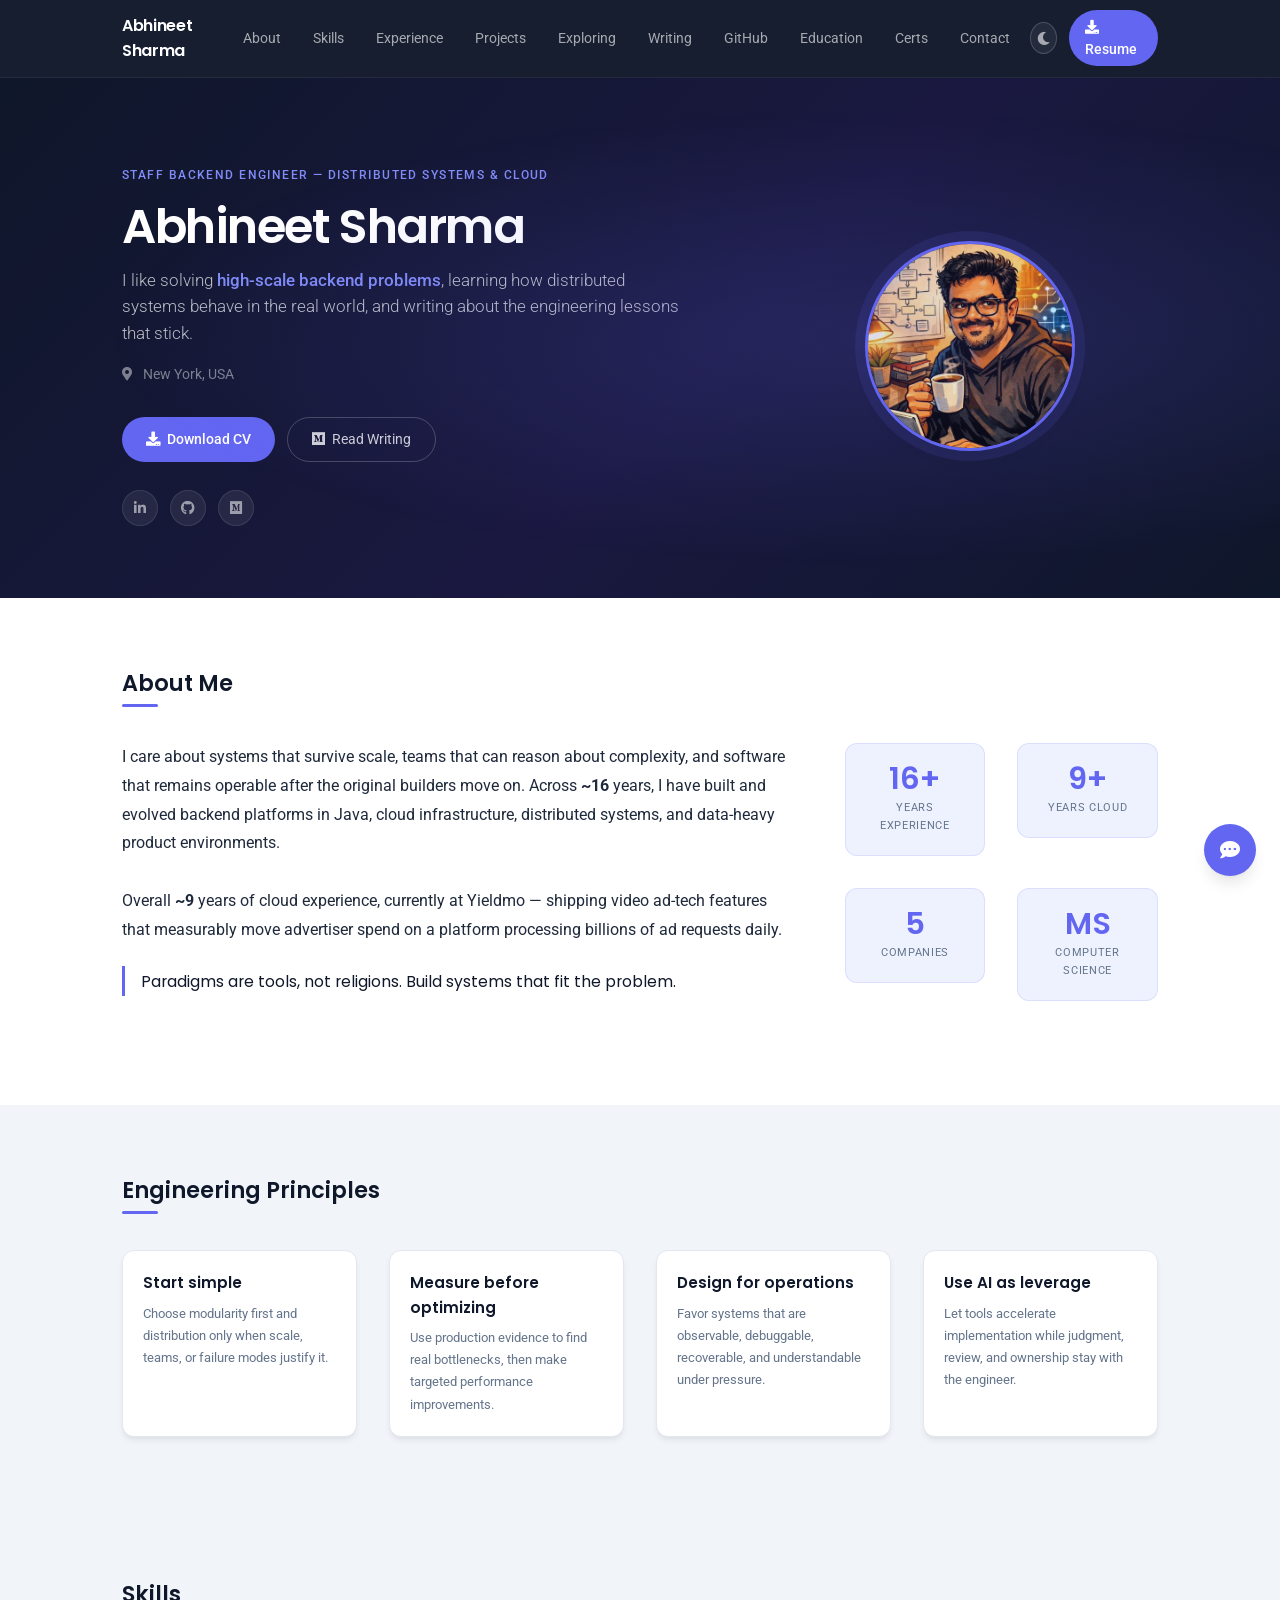
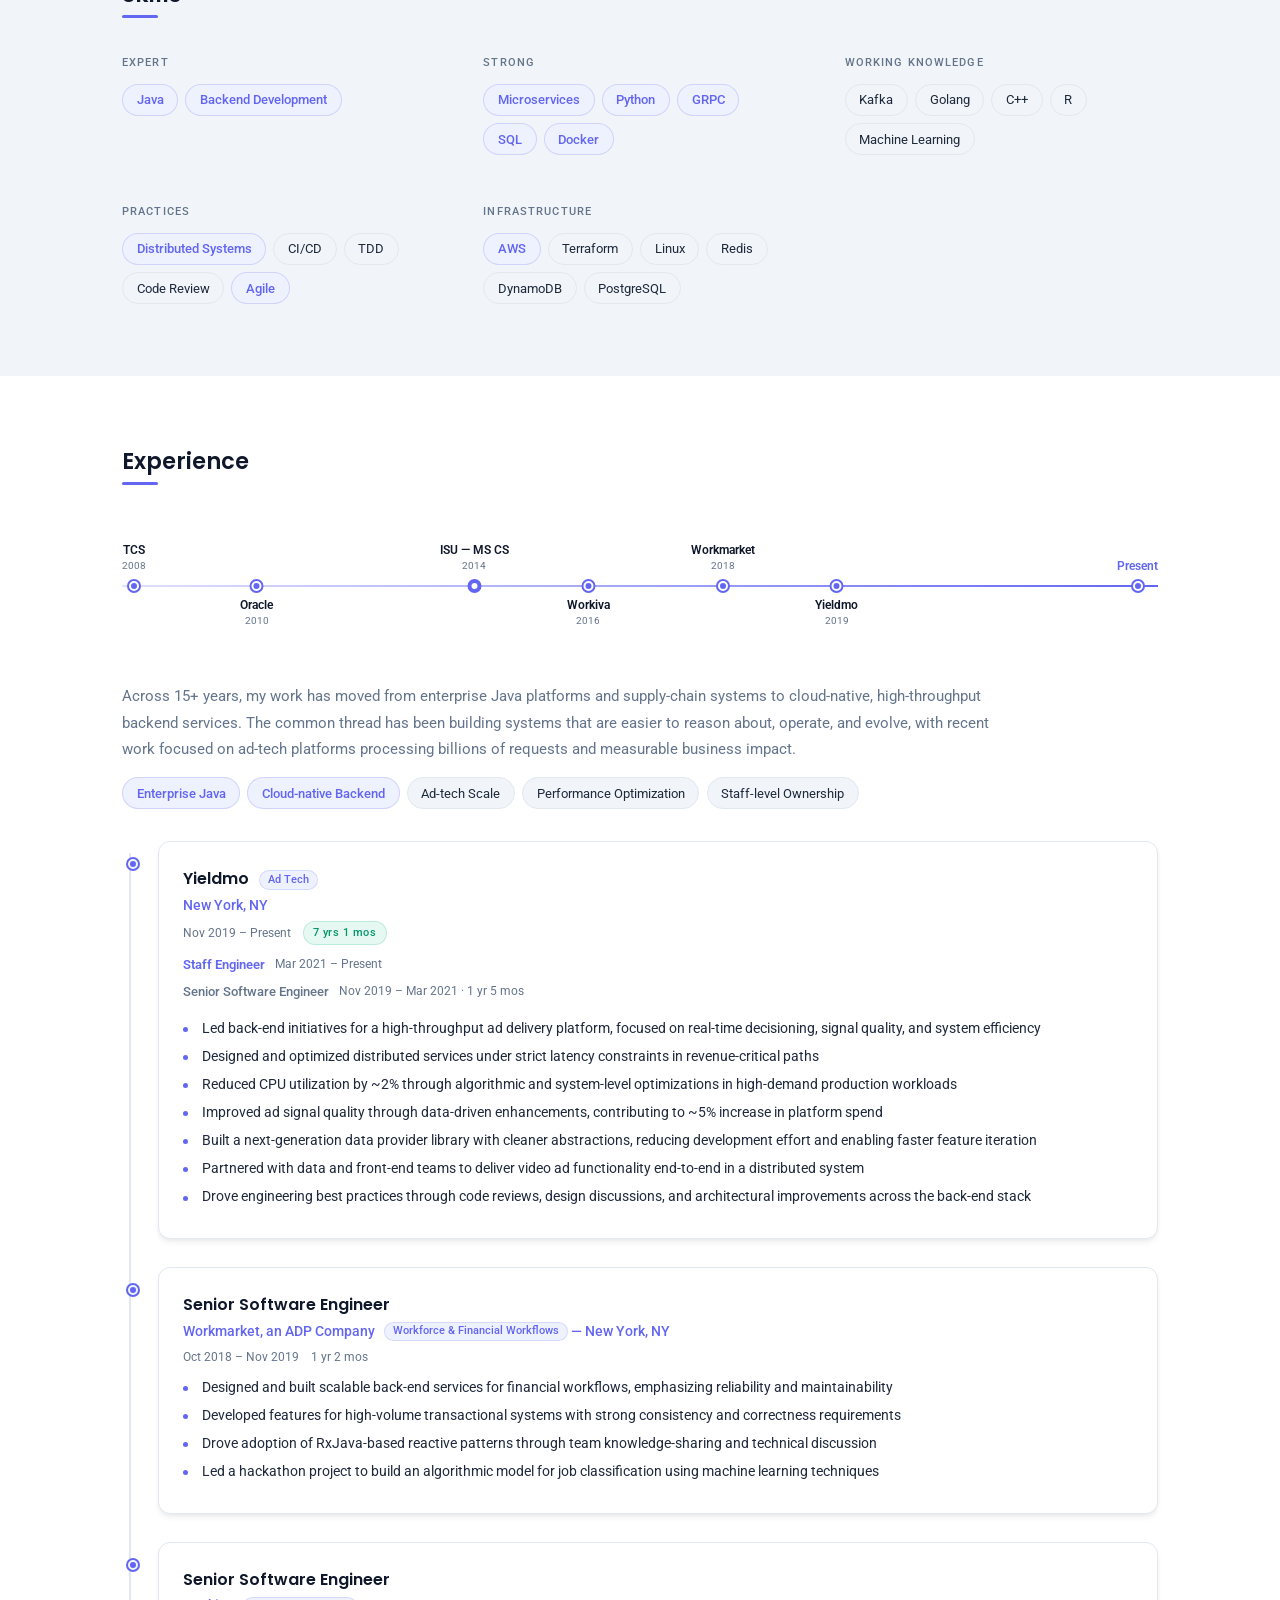
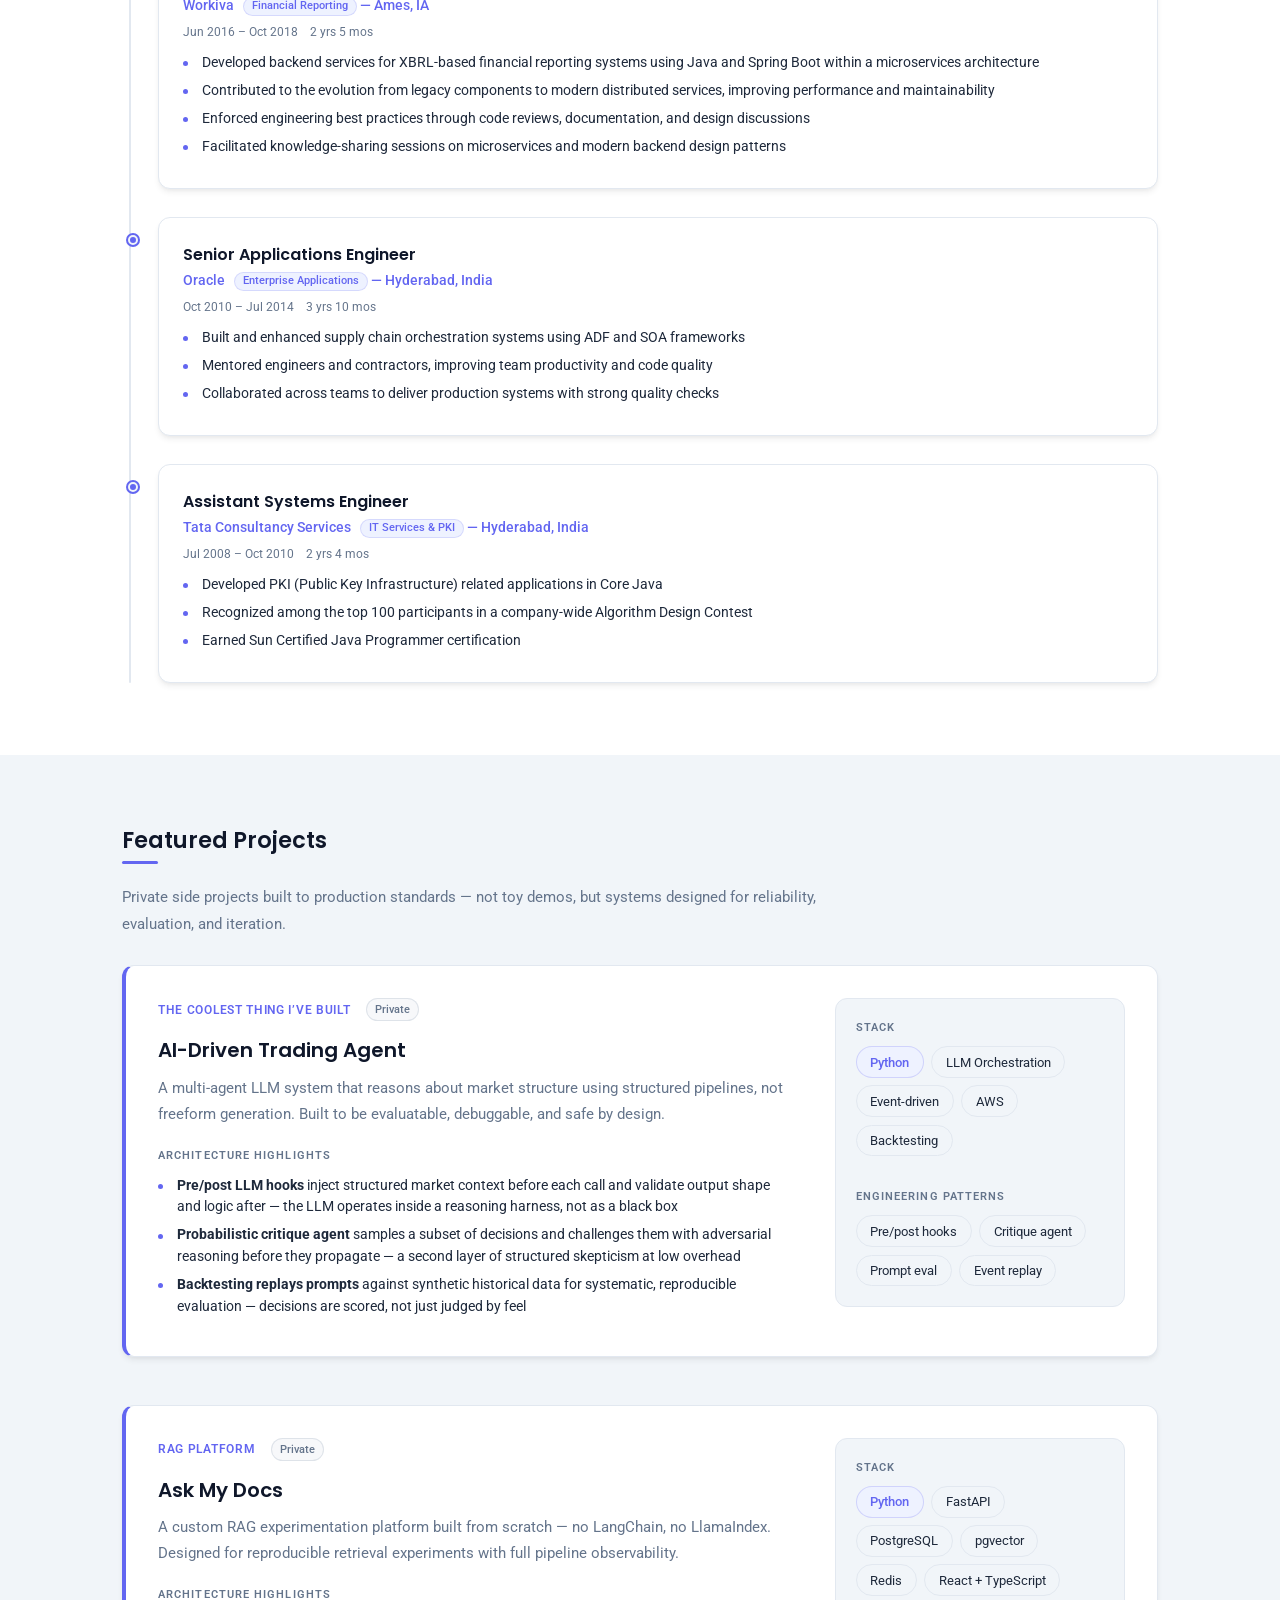
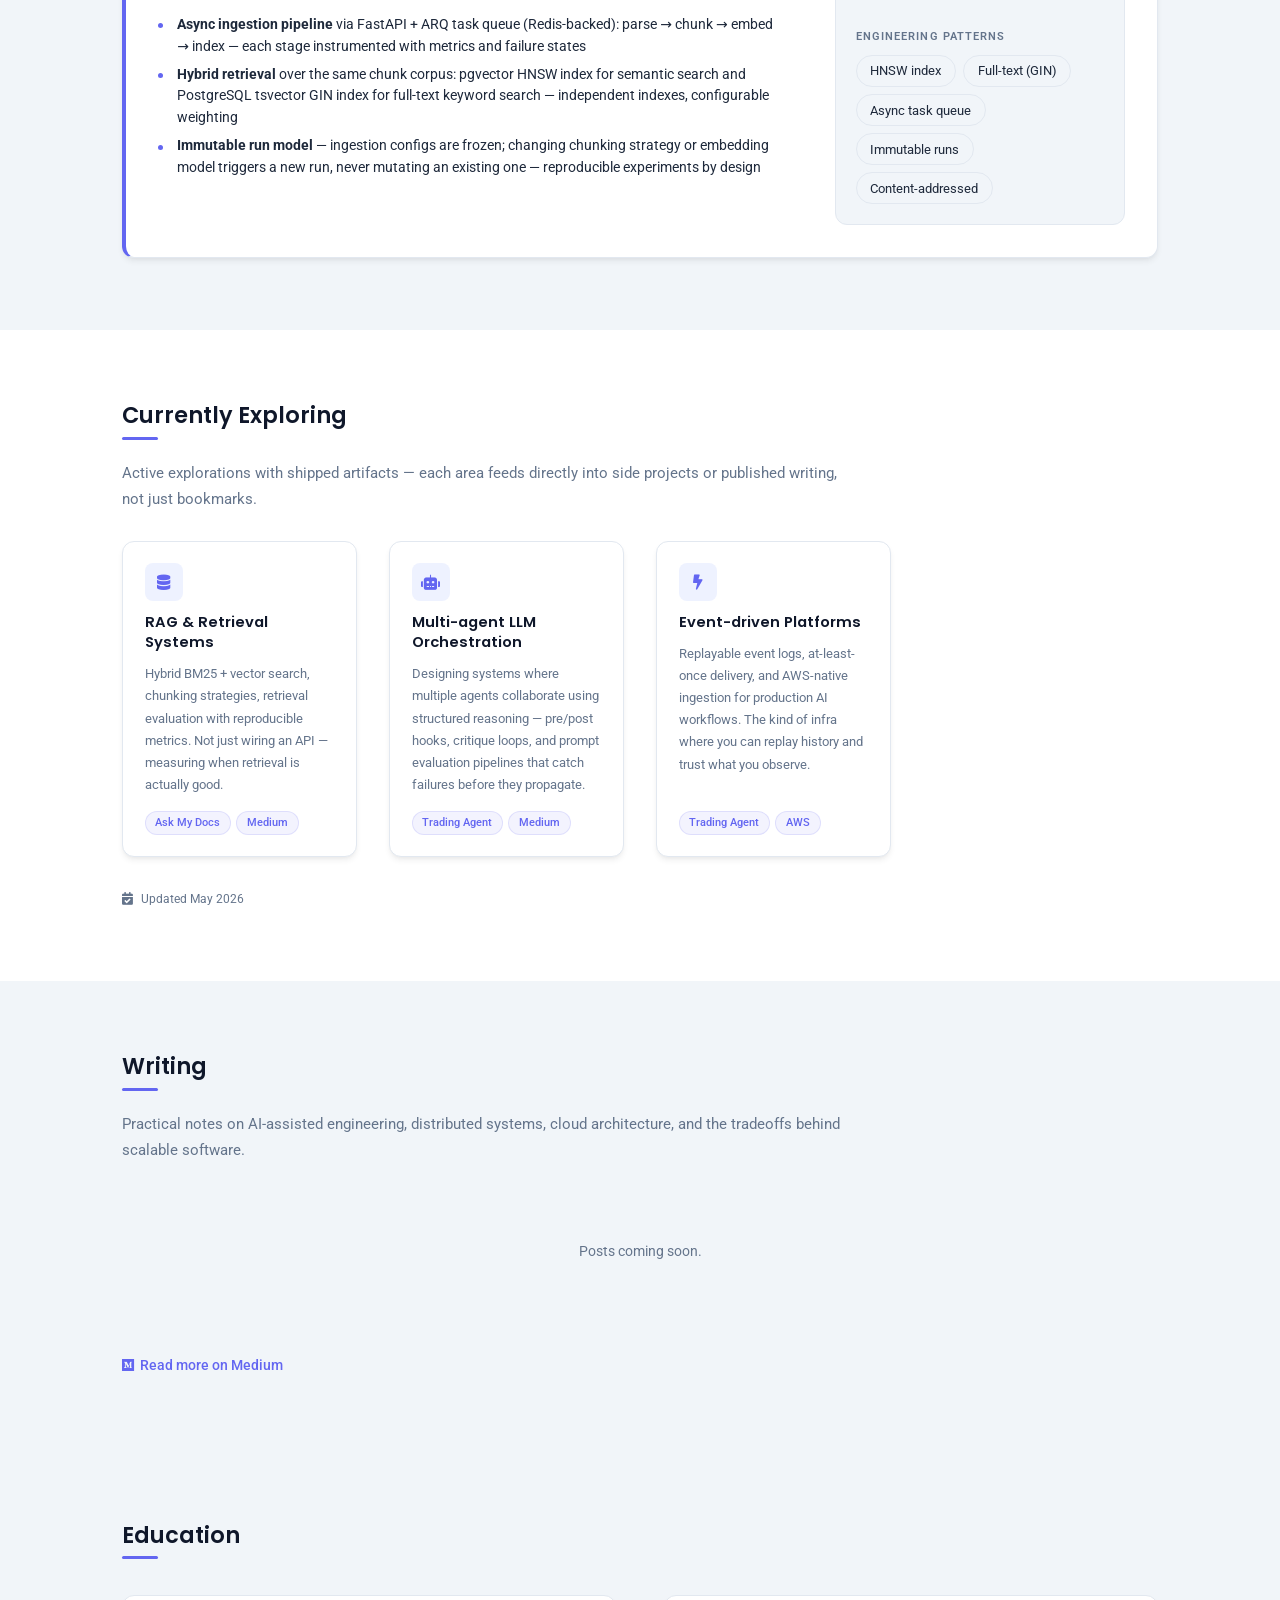
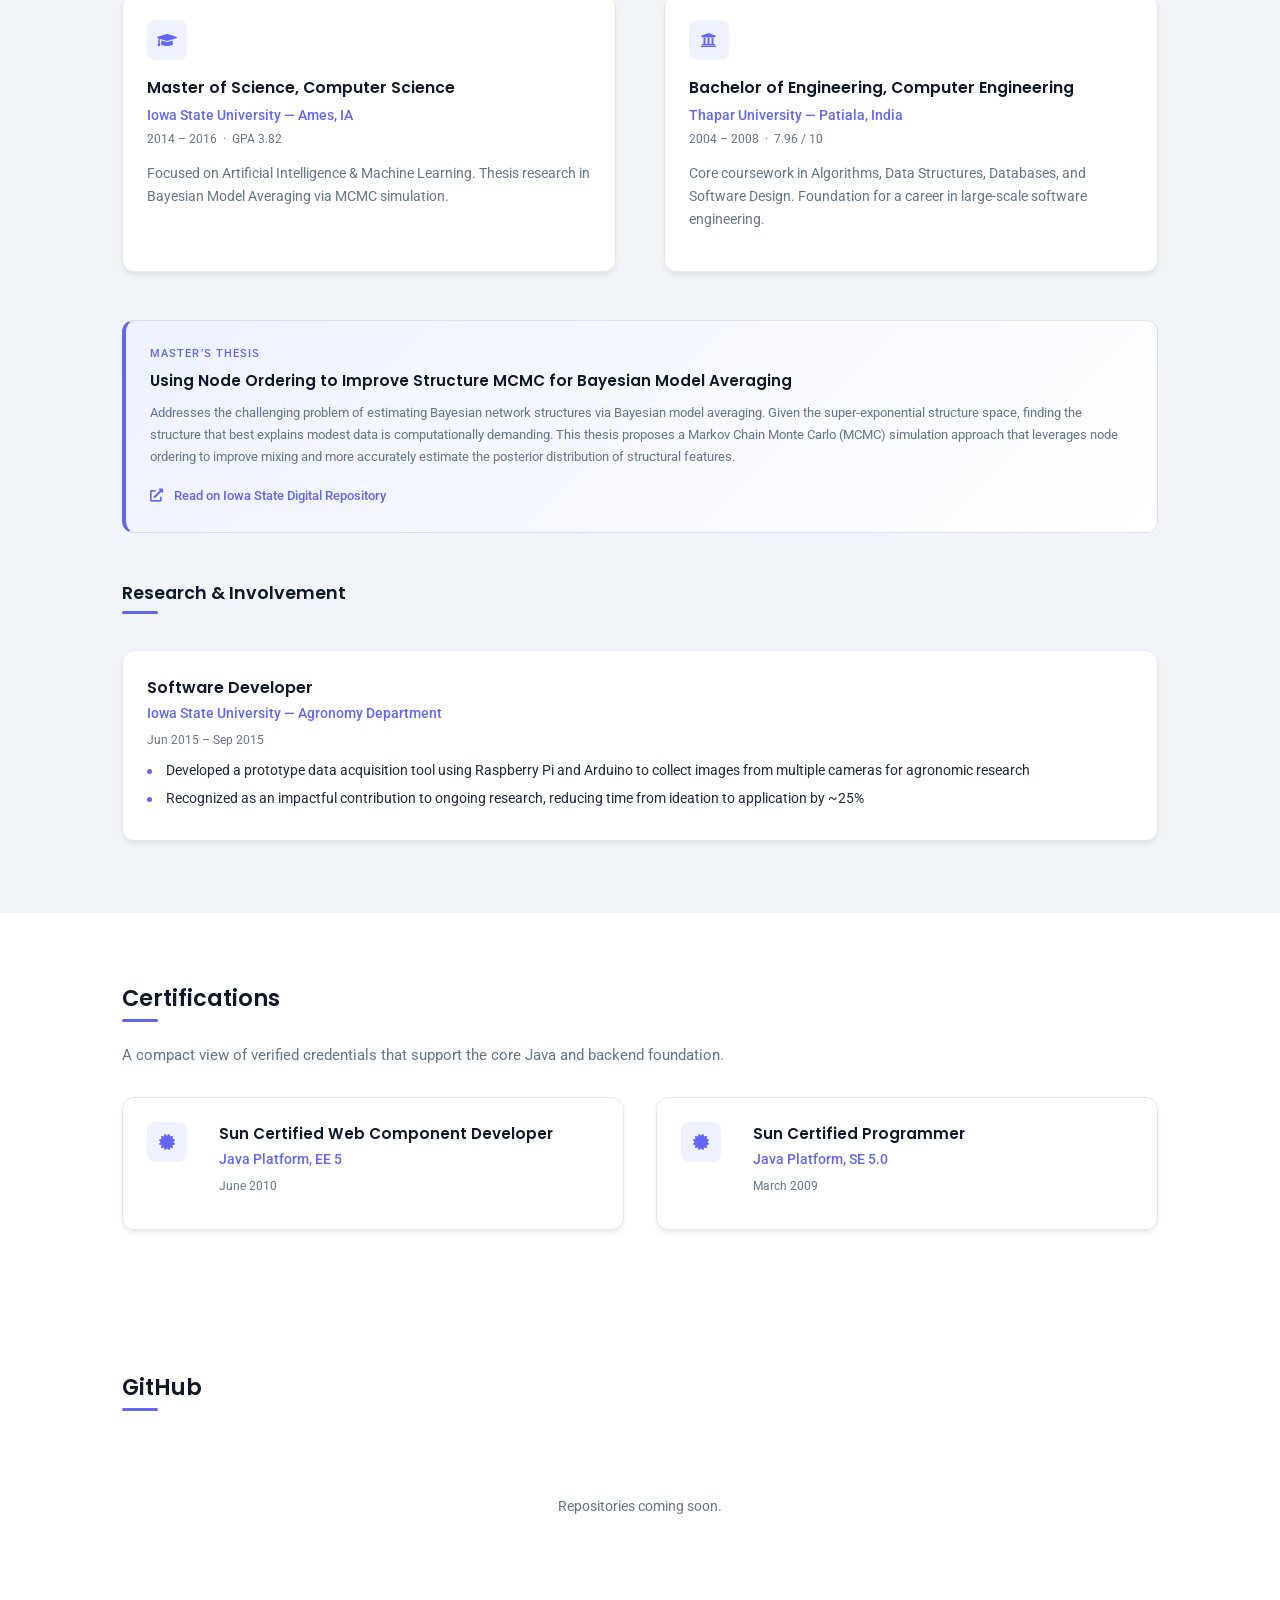
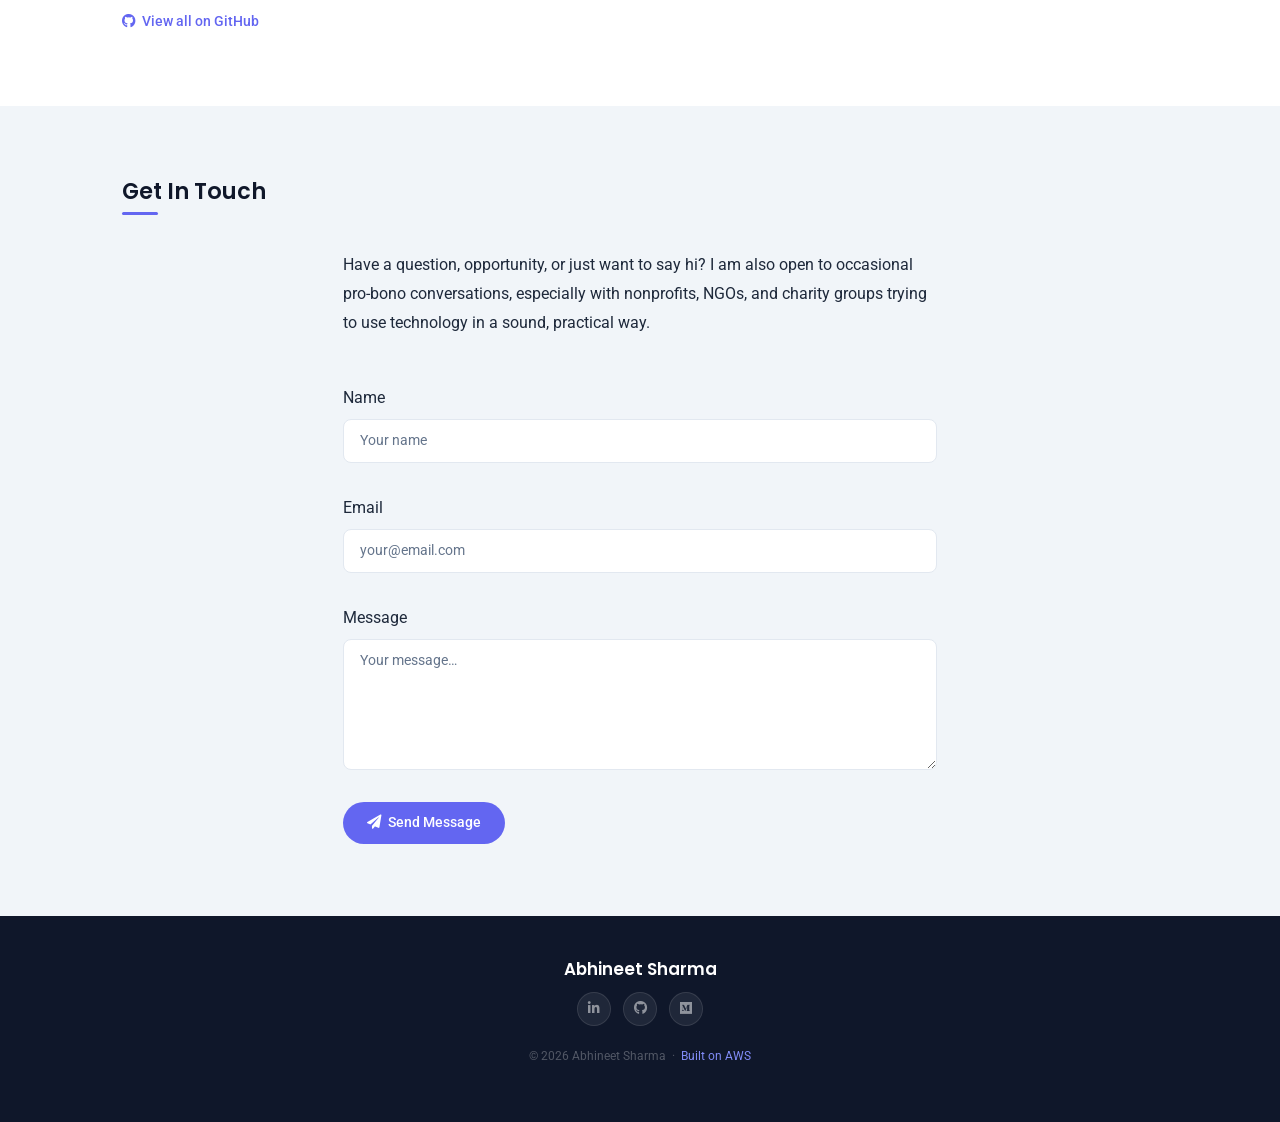
==== commit a19e0b76: "feat: add Projects/Exploring sections, fix Haiku integration, update resume Website: - Add standalon" ====
--- a/index.html
+++ b/index.html
@@ -117,6 +117,8 @@
           <a href="#about"          class="nav-link-item">About</a>
           <a href="#skills"         class="nav-link-item">Skills</a>
           <a href="#experience"     class="nav-link-item">Experience</a>
+          <a href="#projects"       class="nav-link-item">Projects</a>
+          <a href="#now"            class="nav-link-item">Exploring</a>
           <a href="#writing"        class="nav-link-item">Writing</a>
           <a href="#github"         class="nav-link-item">GitHub</a>
           <a href="#education"      class="nav-link-item">Education</a>
@@ -557,33 +559,139 @@
     </div>
   </section>
 
-  <!-- ===== Selected Work ===== -->
-  <section class="section section-alt" aria-label="Selected work">
+  <!-- ===== Projects ===== -->
+  <section id="projects" class="section" aria-label="Featured projects">
     <div class="container">
-      <h2 class="section-title">Selected Work</h2>
-      <div class="row g-3">
-        <div class="col-md-6 col-lg-4" data-aos="fade-up">
-          <div class="work-card">
-            <p class="work-kicker">Performance</p>
-            <h3 class="work-title">Reduced CPU time in high-demand ad workloads</h3>
-            <p class="work-text">Improved existing algorithms in production paths, contributing to roughly 2% CPU-time reduction where small gains compound at scale.</p>
-          </div>
-        </div>
-        <div class="col-md-6 col-lg-4" data-aos="fade-up" data-aos-delay="70">
-          <div class="work-card">
-            <p class="work-kicker">Product Impact</p>
-            <h3 class="work-title">Improved ad signals tied to spend growth</h3>
-            <p class="work-text">Used backend changes, data analysis, and cross-functional collaboration to improve ad signals, contributing to about 5% platform spend growth.</p>
-          </div>
-        </div>
-        <div class="col-md-6 col-lg-4" data-aos="fade-up" data-aos-delay="140">
-          <div class="work-card">
-            <p class="work-kicker">Outside Work</p>
-            <h3 class="work-title">Exploring event-driven AWS and AI-backed systems</h3>
-            <p class="work-text">Building hands-on systems to understand RAG pipelines, LLM-assisted decisioning, replayable event logs, and practical serverless architecture.</p>
-          </div>
-        </div>
-      </div>
+      <h2 class="section-title">Featured Projects</h2>
+      <p class="section-intro">
+        Private side projects built to production standards &mdash; not toy demos, but systems designed for reliability, evaluation, and iteration.
+      </p>
+
+      <!-- Trading Agent — featured -->
+      <div class="featured-project-card mb-4" data-aos="fade-up">
+        <div class="row g-4 align-items-start">
+          <div class="col-lg-8">
+            <div class="d-flex align-items-center gap-2 mb-2">
+              <p class="project-kicker mb-0">The Coolest Thing I&rsquo;ve Built</p>
+              <span class="private-badge">Private</span>
+            </div>
+            <h3 class="featured-project-title">AI-Driven Trading Agent</h3>
+            <p class="featured-project-lead">
+              A multi-agent LLM system that reasons about market structure using structured pipelines, not freeform generation. Built to be evaluatable, debuggable, and safe by design.
+            </p>
+            <p class="featured-project-section-label">Architecture highlights</p>
+            <ul class="tl-highlights">
+              <li><strong>Pre/post LLM hooks</strong> inject structured market context before each call and validate output shape and logic after &mdash; the LLM operates inside a reasoning harness, not as a black box</li>
+              <li><strong>Probabilistic critique agent</strong> samples a subset of decisions and challenges them with adversarial reasoning before they propagate &mdash; a second layer of structured skepticism at low overhead</li>
+              <li><strong>Backtesting replays prompts</strong> against synthetic historical data for systematic, reproducible evaluation &mdash; decisions are scored, not just judged by feel</li>
+            </ul>
+          </div>
+          <div class="col-lg-4">
+            <div class="featured-project-meta-box">
+              <p class="featured-project-meta-label">Stack</p>
+              <div class="skill-chips mb-3">
+                <span class="chip featured">Python</span>
+                <span class="chip">LLM Orchestration</span>
+                <span class="chip">Event-driven</span>
+                <span class="chip">AWS</span>
+                <span class="chip">Backtesting</span>
+              </div>
+              <p class="featured-project-meta-label">Engineering patterns</p>
+              <div class="skill-chips">
+                <span class="chip">Pre/post hooks</span>
+                <span class="chip">Critique agent</span>
+                <span class="chip">Prompt eval</span>
+                <span class="chip">Event replay</span>
+              </div>
+            </div>
+          </div>
+        </div>
+      </div>
+
+      <!-- Ask My Docs — featured -->
+      <div class="featured-project-card" data-aos="fade-up">
+        <div class="row g-4 align-items-start">
+          <div class="col-lg-8">
+            <div class="d-flex align-items-center gap-2 mb-2">
+              <p class="project-kicker mb-0">RAG Platform</p>
+              <span class="private-badge">Private</span>
+            </div>
+            <h3 class="featured-project-title">Ask My Docs</h3>
+            <p class="featured-project-lead">
+              A custom RAG experimentation platform built from scratch &mdash; no LangChain, no LlamaIndex. Designed for reproducible retrieval experiments with full pipeline observability.
+            </p>
+            <p class="featured-project-section-label">Architecture highlights</p>
+            <ul class="tl-highlights">
+              <li><strong>Async ingestion pipeline</strong> via FastAPI + ARQ task queue (Redis-backed): parse &rarr; chunk &rarr; embed &rarr; index &mdash; each stage instrumented with metrics and failure states</li>
+              <li><strong>Hybrid retrieval</strong> over the same chunk corpus: pgvector HNSW index for semantic search and PostgreSQL tsvector GIN index for full-text keyword search &mdash; independent indexes, configurable weighting</li>
+              <li><strong>Immutable run model</strong> &mdash; ingestion configs are frozen; changing chunking strategy or embedding model triggers a new run, never mutating an existing one &mdash; reproducible experiments by design</li>
+            </ul>
+          </div>
+          <div class="col-lg-4">
+            <div class="featured-project-meta-box">
+              <p class="featured-project-meta-label">Stack</p>
+              <div class="skill-chips mb-3">
+                <span class="chip featured">Python</span>
+                <span class="chip">FastAPI</span>
+                <span class="chip">PostgreSQL</span>
+                <span class="chip">pgvector</span>
+                <span class="chip">Redis</span>
+                <span class="chip">React + TypeScript</span>
+              </div>
+              <p class="featured-project-meta-label">Engineering patterns</p>
+              <div class="skill-chips">
+                <span class="chip">HNSW index</span>
+                <span class="chip">Full-text (GIN)</span>
+                <span class="chip">Async task queue</span>
+                <span class="chip">Immutable runs</span>
+                <span class="chip">Content-addressed</span>
+              </div>
+            </div>
+          </div>
+        </div>
+      </div>
+
+    </div>
+  </section>
+
+  <!-- ===== Now ===== -->
+  <section id="now" class="section section-alt" aria-label="Currently learning">
+    <div class="container">
+      <h2 class="section-title">Currently Exploring</h2>
+      <p class="section-intro">
+        Active explorations with shipped artifacts &mdash; each area feeds directly into side projects or published writing, not just bookmarks.
+      </p>
+      <div class="row g-3 mb-3">
+
+        <div class="col-md-6 col-lg-3" data-aos="fade-up">
+          <div class="now-card">
+            <div class="now-icon-wrap"><i class="fas fa-database" aria-hidden="true"></i></div>
+            <p class="now-topic">RAG &amp; Retrieval Systems</p>
+            <p class="now-text">Hybrid BM25 + vector search, chunking strategies, retrieval evaluation with reproducible metrics. Not just wiring an API &mdash; measuring when retrieval is actually good.</p>
+            <div class="now-output"><span class="now-pill">Ask My Docs</span><span class="now-pill">Medium</span></div>
+          </div>
+        </div>
+
+        <div class="col-md-6 col-lg-3" data-aos="fade-up" data-aos-delay="60">
+          <div class="now-card">
+            <div class="now-icon-wrap"><i class="fas fa-robot" aria-hidden="true"></i></div>
+            <p class="now-topic">Multi-agent LLM Orchestration</p>
+            <p class="now-text">Designing systems where multiple agents collaborate using structured reasoning &mdash; pre/post hooks, critique loops, and prompt evaluation pipelines that catch failures before they propagate.</p>
+            <div class="now-output"><span class="now-pill">Trading Agent</span><span class="now-pill">Medium</span></div>
+          </div>
+        </div>
+
+        <div class="col-md-6 col-lg-3" data-aos="fade-up" data-aos-delay="120">
+          <div class="now-card">
+            <div class="now-icon-wrap"><i class="fas fa-bolt" aria-hidden="true"></i></div>
+            <p class="now-topic">Event-driven Platforms</p>
+            <p class="now-text">Replayable event logs, at-least-once delivery, and AWS-native ingestion for production AI workflows. The kind of infra where you can replay history and trust what you observe.</p>
+            <div class="now-output"><span class="now-pill">Trading Agent</span><span class="now-pill">AWS</span></div>
+          </div>
+        </div>
+
+      </div>
+      <p class="now-updated"><i class="fas fa-calendar-check me-1" aria-hidden="true"></i>Updated May 2026</p>
     </div>
   </section>
 
@@ -746,41 +854,6 @@
         </div>
       </div>
 
-      <!-- Highlighted private projects -->
-      <h3 class="github-projects-heading mt-5 mb-3" data-aos="fade-up">Projects</h3>
-      <div class="row g-3 mb-4">
-        <div class="col-md-6" data-aos="fade-up">
-          <div class="project-card">
-            <div class="project-head">
-              <p class="project-kicker">Trading AI Agent</p>
-              <span class="private-badge">Private</span>
-            </div>
-            <h3 class="project-title">Exploring decision loops for market workflows</h3>
-            <p class="project-text">
-              A private prototype focused on event-driven trading logic, LLM-assisted analysis, replayable prompts, and guardrails around deterministic execution.
-            </p>
-            <p class="project-meta">
-              Python &middot; event logs &middot; backtesting &middot; LLM orchestration &middot; prompt evaluation
-            </p>
-          </div>
-        </div>
-        <div class="col-md-6" data-aos="fade-up" data-aos-delay="80">
-          <div class="project-card">
-            <div class="project-head">
-              <p class="project-kicker">Ask My Docs</p>
-              <span class="private-badge">Private</span>
-            </div>
-            <h3 class="project-title">RAG for document search and cited answers</h3>
-            <p class="project-text">
-              A private RAG workspace for testing ingestion, chunking, retrieval quality, and answer citation across document collections.
-            </p>
-            <p class="project-meta">
-              Python &middot; embeddings &middot; vector search &middot; retrieval ranking &middot; citations
-            </p>
-          </div>
-        </div>
-      </div>
-
       <a href="https://github.com/sharmaabhineet" target="_blank" rel="noopener" class="writing-cta">
         <i class="fab fa-github" aria-hidden="true"></i> View all on GitHub
       </a>
@@ -898,7 +971,7 @@
   <script src="scripts/aos.js"></script>
   <script src="scripts/main.js"></script>
   <!-- API config generated by Terraform (sets window.COUNTER_API_URL) -->
-  <script>window.COUNTER_API_URL = null; window.CHAT_API_URL = null; window.CHAT_API_KEY = null;</script>
+  <script>window.COUNTER_API_URL = null; window.CHAT_API_URL = null; window.CHAT_TOKEN_URL = null;</script>
   <script src="scripts/config.js" onerror="void 0"></script>
 
   <script>
@@ -1146,8 +1219,10 @@
 
     // ---- Chat Widget ----
     (function() {
-      var chatHistory = [];  // [{role, content}]
-      var isLoading   = false;
+      var chatHistory  = [];  // [{role, content}]
+      var isLoading    = false;
+      var sessionToken = null;
+      var tokenExpiry  = 0;   // epoch ms
 
       var toggle  = document.getElementById('chat-toggle');
       var panel   = document.getElementById('chat-panel');
@@ -1156,6 +1231,24 @@
       var input   = document.getElementById('chat-input');
       var sendBtn = document.getElementById('chat-send');
       var messages= document.getElementById('chat-messages');
+
+      function fetchToken() {
+        return fetch(window.CHAT_TOKEN_URL)
+          .then(function(r) { return r.json(); })
+          .then(function(d) {
+            sessionToken = d.token;
+            tokenExpiry  = Date.now() + (d.expires_in * 1000);
+            return sessionToken;
+          });
+      }
+
+      function getToken() {
+        // Refresh 30s before expiry to avoid mid-conversation token boundary issues
+        if (sessionToken && Date.now() < tokenExpiry - 30000) {
+          return Promise.resolve(sessionToken);
+        }
+        return fetchToken();
+      }
 
       function openChat() {
         panel.hidden = false;
@@ -1165,6 +1258,8 @@
           appendMessage('assistant',
             "Hi! I'm an AI assistant for this portfolio. Ask me about Abhineet's experience, skills, or projects.");
         }
+        // Pre-fetch token in background so first send is instant
+        if (window.CHAT_TOKEN_URL) getToken().catch(function() {});
       }
 
       function closeChat() {
@@ -1204,12 +1299,29 @@
         }
       }
 
+      function doSend(text, token, isRetry) {
+        return fetch(window.CHAT_API_URL, {
+          method: 'POST',
+          headers: { 'Content-Type': 'application/json', 'X-Chat-Key': token },
+          body: JSON.stringify({ message: text, history: chatHistory.slice(-16) }),
+        })
+        .then(function(r) {
+          if (r.status === 401 && !isRetry) {
+            // Token expired mid-session — fetch a fresh one and retry once
+            sessionToken = null;
+            tokenExpiry  = 0;
+            return fetchToken().then(function(t) { return doSend(text, t, true); });
+          }
+          return r.json();
+        });
+      }
+
       function sendMessage() {
         if (isLoading) return;
         var text = input.value.trim();
         if (!text) return;
 
-        if (!window.CHAT_API_URL || !window.CHAT_API_KEY) {
+        if (!window.CHAT_API_URL || !window.CHAT_TOKEN_URL) {
           appendMessage('assistant', 'Chat is not available in this environment.');
           return;
         }
@@ -1220,31 +1332,21 @@
         input.style.height = 'auto';
         setLoading(true);
 
-        fetch(window.CHAT_API_URL, {
-          method: 'POST',
-          headers: {
-            'Content-Type': 'application/json',
-            'X-Chat-Key':   window.CHAT_API_KEY,
-          },
-          body: JSON.stringify({
-            message: text,
-            history: chatHistory.slice(-16),
-          }),
-        })
-        .then(function(r) { return r.json(); })
-        .then(function(data) {
-          setLoading(false);
-          if (data.error) {
-            appendMessage('assistant', data.error);
-          } else {
-            appendMessage('assistant', data.reply);
-            chatHistory.push({ role: 'assistant', content: data.reply });
-          }
-        })
-        .catch(function() {
-          setLoading(false);
-          appendMessage('assistant', 'Something went wrong. Please try again.');
-        });
+        getToken()
+          .then(function(token) { return doSend(text, token, false); })
+          .then(function(data) {
+            setLoading(false);
+            if (data.error) {
+              appendMessage('assistant', data.error);
+            } else {
+              appendMessage('assistant', data.reply);
+              chatHistory.push({ role: 'assistant', content: data.reply });
+            }
+          })
+          .catch(function() {
+            setLoading(false);
+            appendMessage('assistant', 'Something went wrong. Please try again.');
+          });
       }
 
       toggle.addEventListener('click',  openChat);
--- a/css/main.css
+++ b/css/main.css
@@ -891,6 +891,125 @@
   display: block;
 }
 
+/* ------ Now (Currently Learning) ------ */
+.now-card {
+  background: var(--white);
+  border: 1px solid var(--border);
+  border-radius: var(--radius);
+  padding: 1.35rem;
+  height: 100%;
+  box-shadow: var(--shadow);
+  display: flex;
+  flex-direction: column;
+  gap: .65rem;
+  transition: box-shadow .2s, transform .2s;
+}
+.now-card:hover { box-shadow: var(--shadow-lg); transform: translateY(-2px); }
+
+.now-icon-wrap {
+  width: 38px; height: 38px;
+  border-radius: var(--radius-sm);
+  background: var(--accent-pale);
+  color: var(--accent);
+  display: flex; align-items: center; justify-content: center;
+  font-size: .95rem;
+  flex-shrink: 0;
+}
+
+.now-topic {
+  font-family: 'Poppins', sans-serif;
+  font-size: .92rem;
+  font-weight: 600;
+  color: var(--primary);
+  margin: 0;
+  line-height: 1.4;
+}
+
+.now-text {
+  font-size: .84rem;
+  color: var(--text-muted);
+  line-height: 1.65;
+  margin: 0;
+  flex-grow: 1;
+}
+
+.now-output {
+  display: flex;
+  flex-wrap: wrap;
+  gap: .35rem;
+  padding-top: .25rem;
+  margin-top: auto;
+}
+
+.now-pill {
+  font-size: .68rem;
+  font-weight: 500;
+  padding: .15rem .6rem;
+  border-radius: 50px;
+  background: rgba(99,102,241,.08);
+  color: var(--accent);
+  border: 1px solid rgba(99,102,241,.15);
+}
+
+.now-updated {
+  font-size: .78rem;
+  color: var(--text-muted);
+  margin: 0;
+}
+
+/* ------ Featured Projects ------ */
+.featured-project-card {
+  background: var(--white);
+  border: 1px solid var(--border);
+  border-left: 4px solid var(--accent);
+  border-radius: var(--radius);
+  padding: 2rem;
+  box-shadow: var(--shadow);
+  transition: box-shadow .2s;
+}
+.featured-project-card:hover { box-shadow: var(--shadow-lg); }
+
+.featured-project-title {
+  font-family: 'Poppins', sans-serif;
+  font-size: 1.25rem;
+  font-weight: 600;
+  color: var(--primary);
+  margin: 0 0 .7rem;
+  line-height: 1.3;
+}
+
+.featured-project-lead {
+  font-size: .93rem;
+  color: var(--text-muted);
+  line-height: 1.75;
+  margin-bottom: 1.25rem;
+}
+
+.featured-project-section-label {
+  font-size: .68rem;
+  font-weight: 600;
+  text-transform: uppercase;
+  letter-spacing: .1em;
+  color: var(--text-muted);
+  margin: 0 0 .65rem;
+}
+
+.featured-project-meta-box {
+  background: var(--bg);
+  border: 1px solid var(--border);
+  border-radius: var(--radius);
+  padding: 1.25rem;
+}
+
+.featured-project-meta-label {
+  font-size: .68rem;
+  font-weight: 600;
+  text-transform: uppercase;
+  letter-spacing: .1em;
+  color: var(--text-muted);
+  margin: 0 0 .6rem;
+}
+
 /* ------ Print ------ */
 .print-header { padding: 1rem 0 .5rem; }
 .print-header h1 { font-size: 1.5rem; margin-bottom: .25rem; }
@@ -1338,6 +1457,22 @@
 #chat-send:hover    { background: var(--accent-light); }
 #chat-send:disabled { background: var(--border); cursor: not-allowed; }
 
+/* Dark mode for Now + Projects */
+[data-theme="dark"] .now-card,
+[data-theme="dark"] .featured-project-card {
+  background: var(--white);
+  border-color: var(--border);
+}
+[data-theme="dark"] .featured-project-meta-box {
+  background: var(--bg);
+  border-color: var(--border);
+}
+[data-theme="dark"] .now-pill {
+  background: rgba(129,140,248,.1);
+  border-color: rgba(129,140,248,.2);
+  color: var(--accent);
+}
+
 /* Dark mode */
 [data-theme="dark"] #chat-panel {
   background: var(--white);
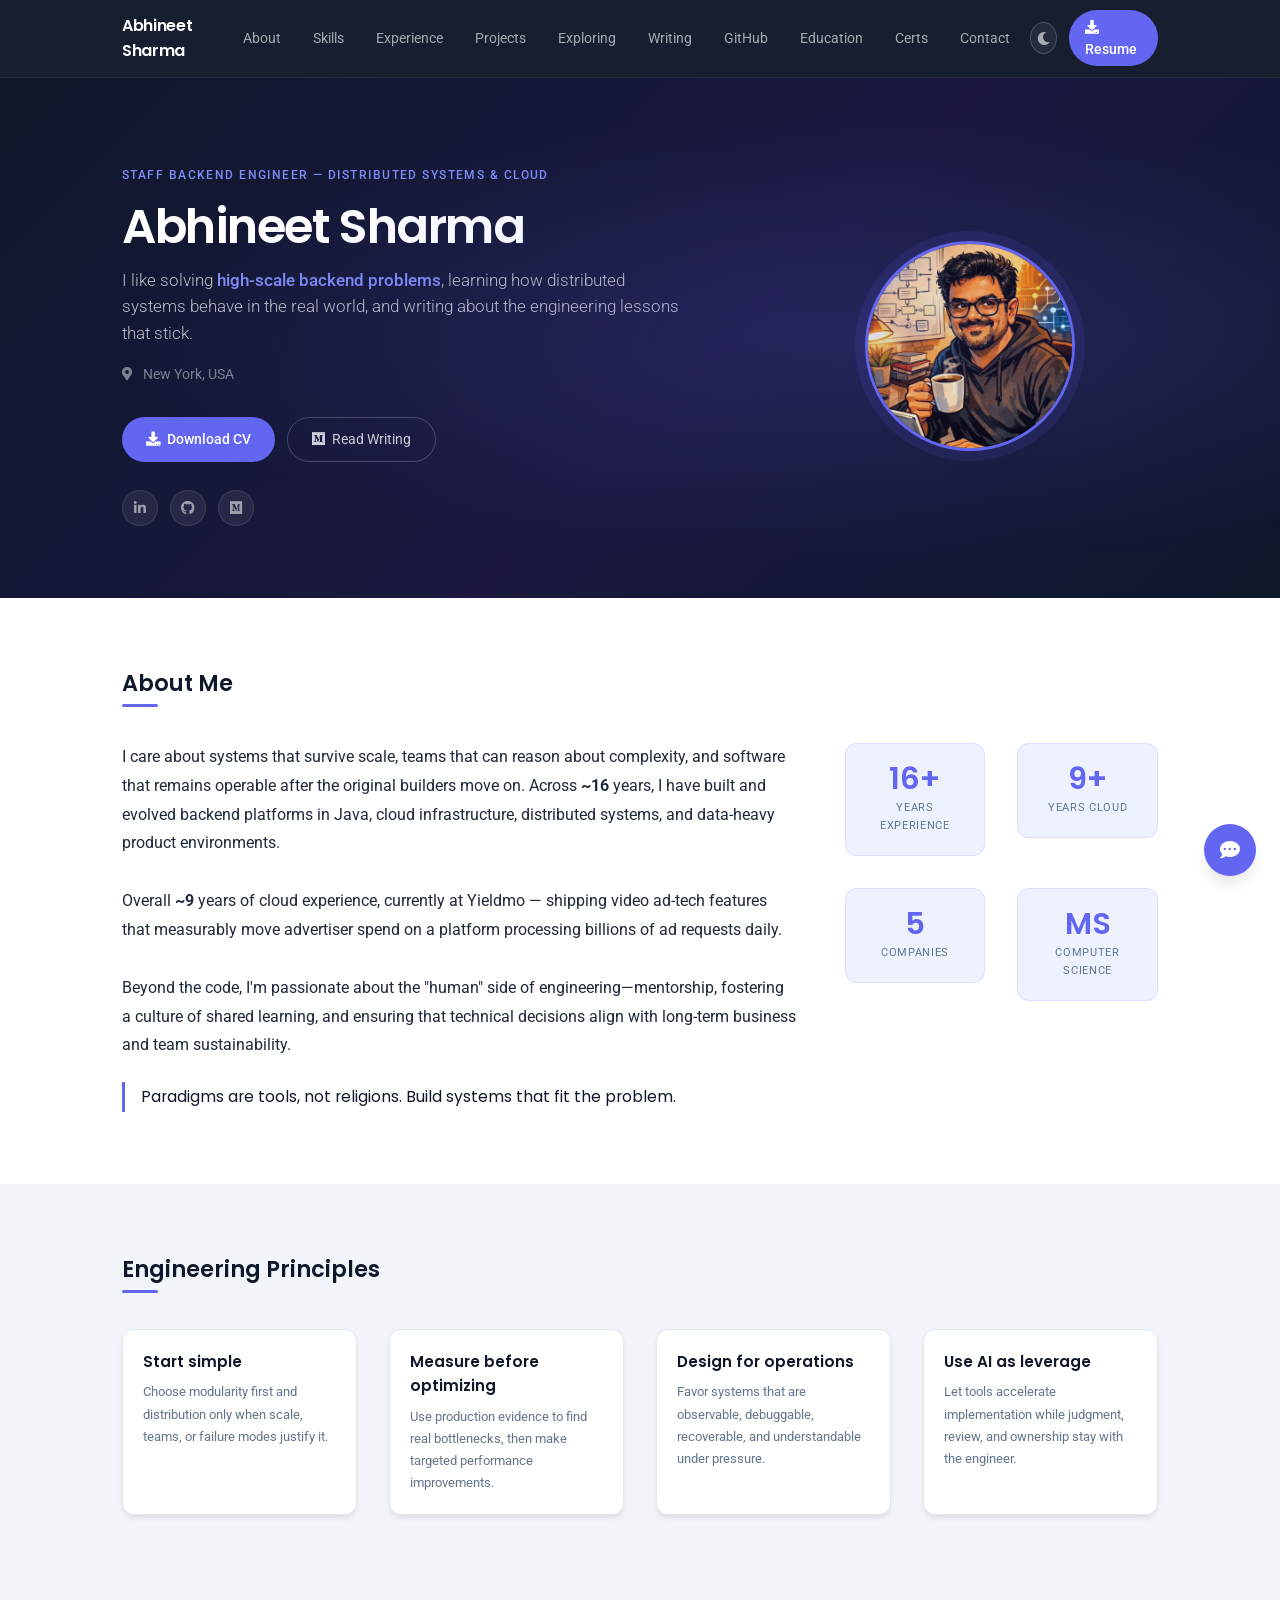
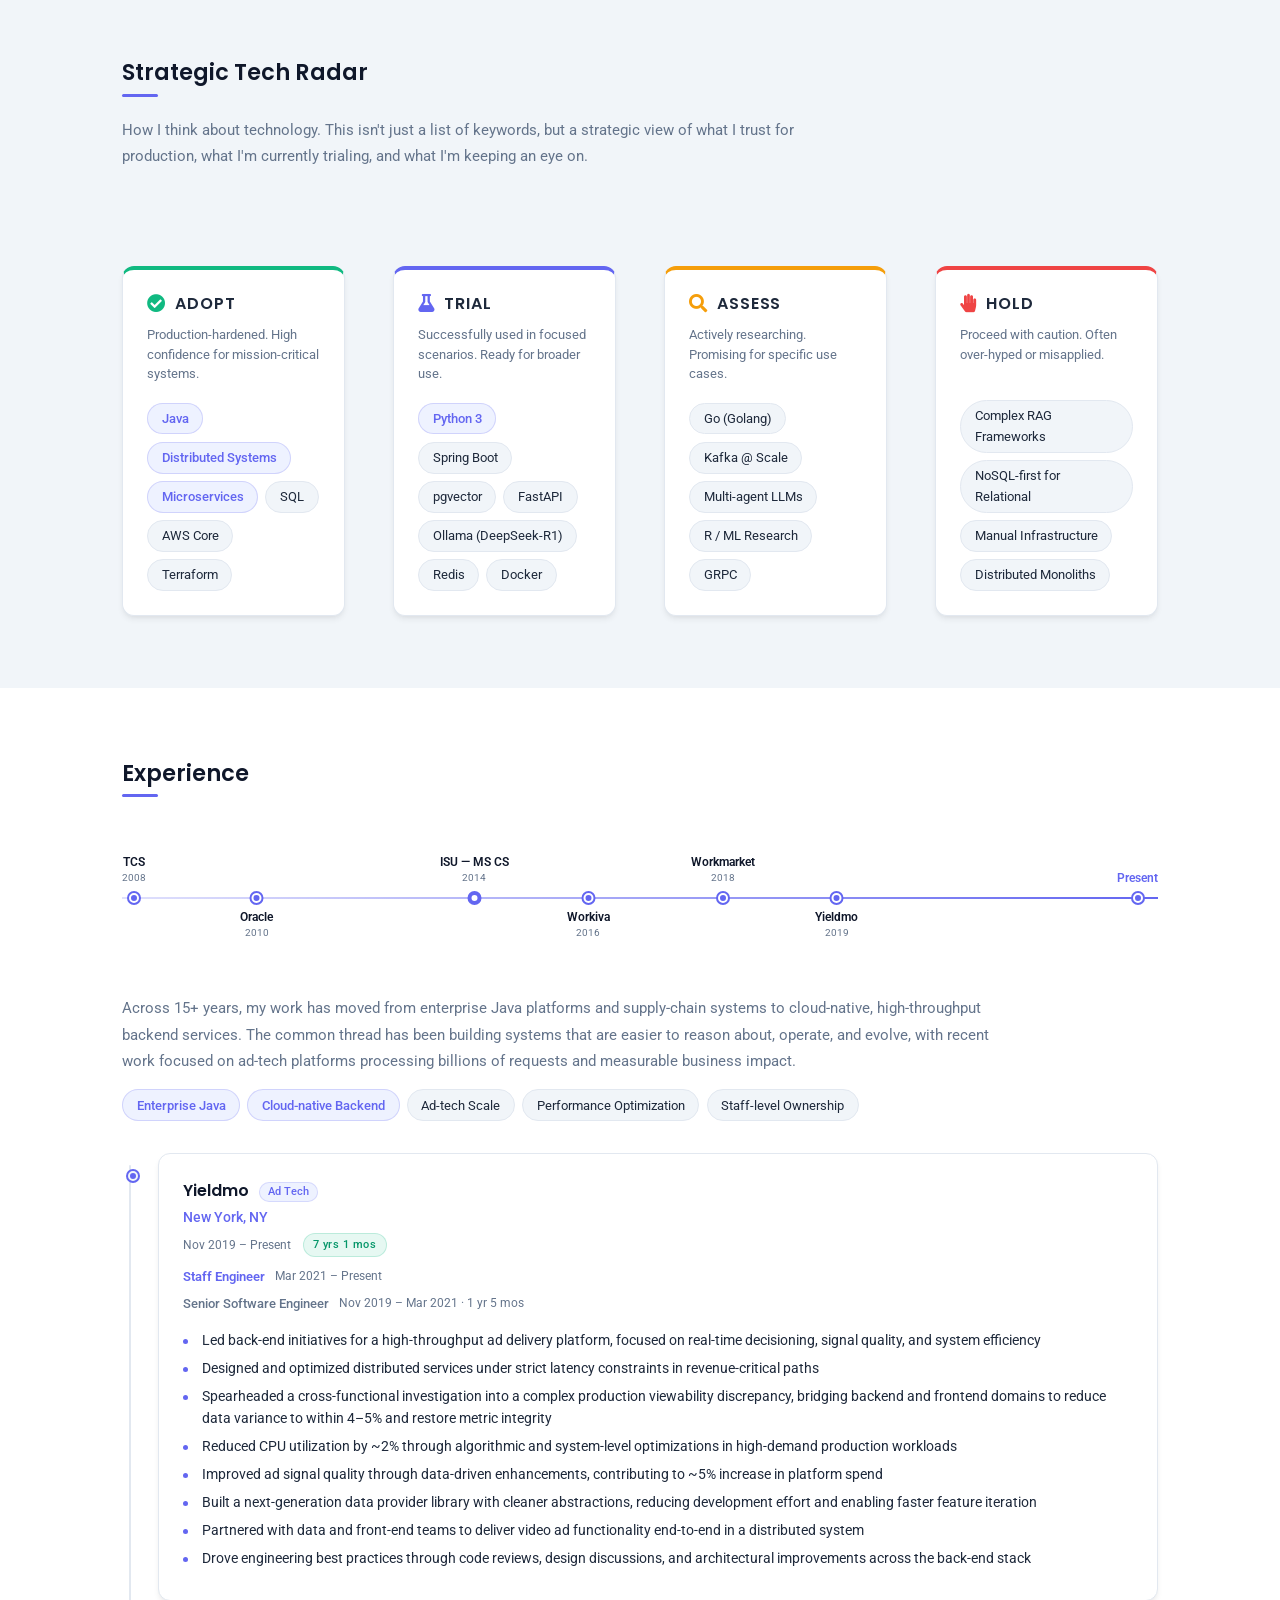
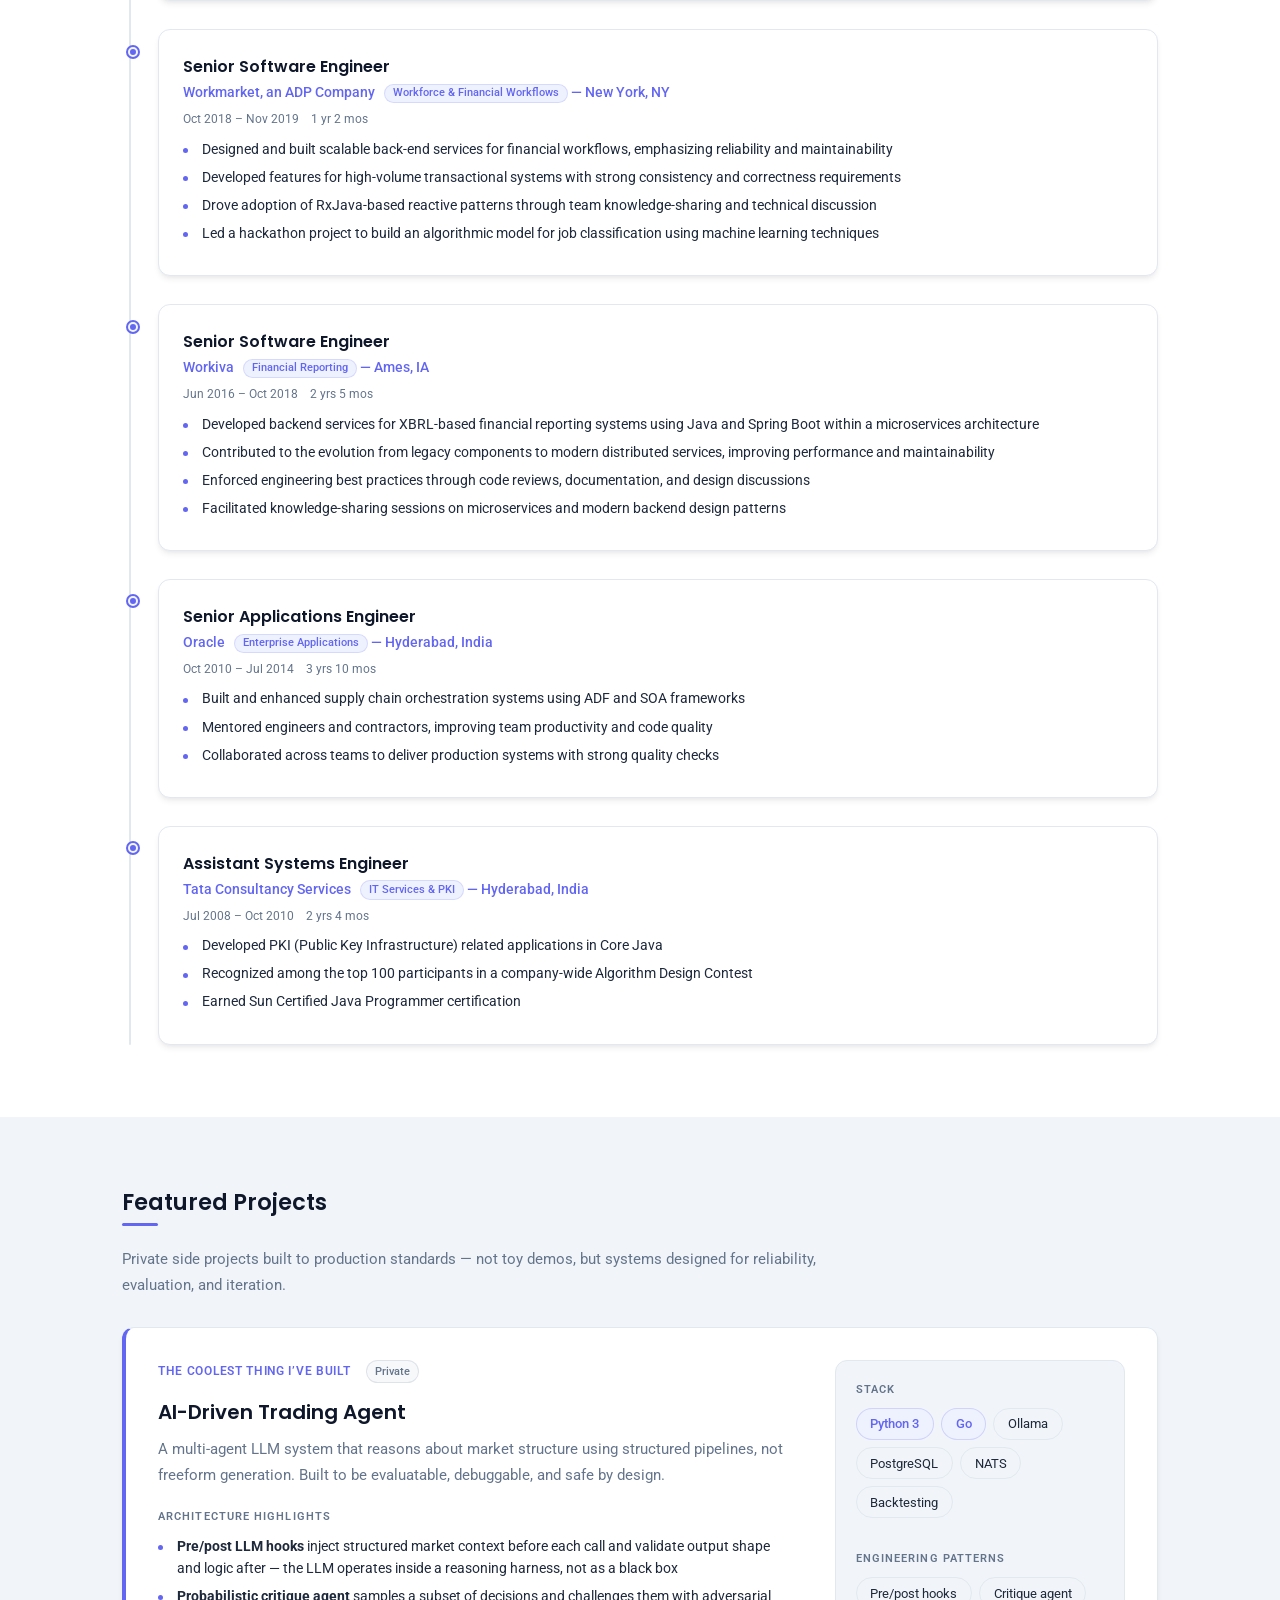
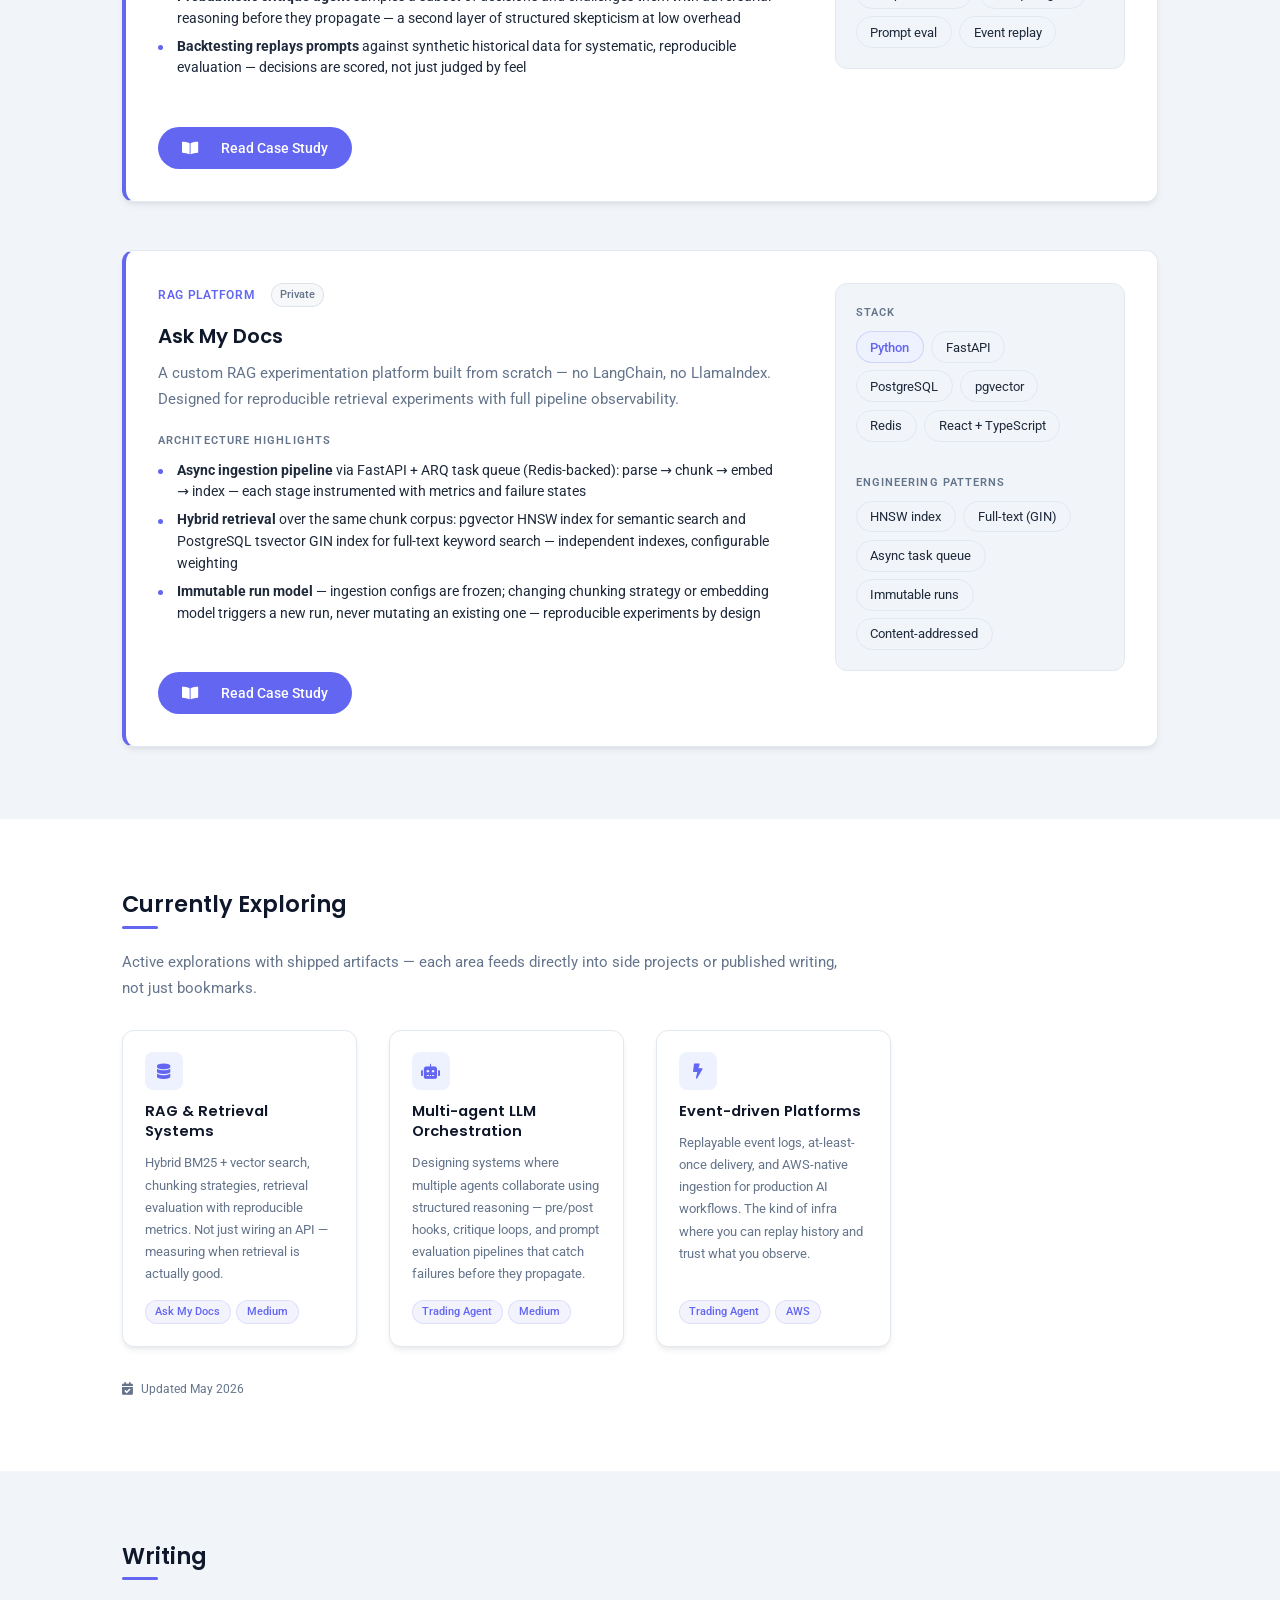
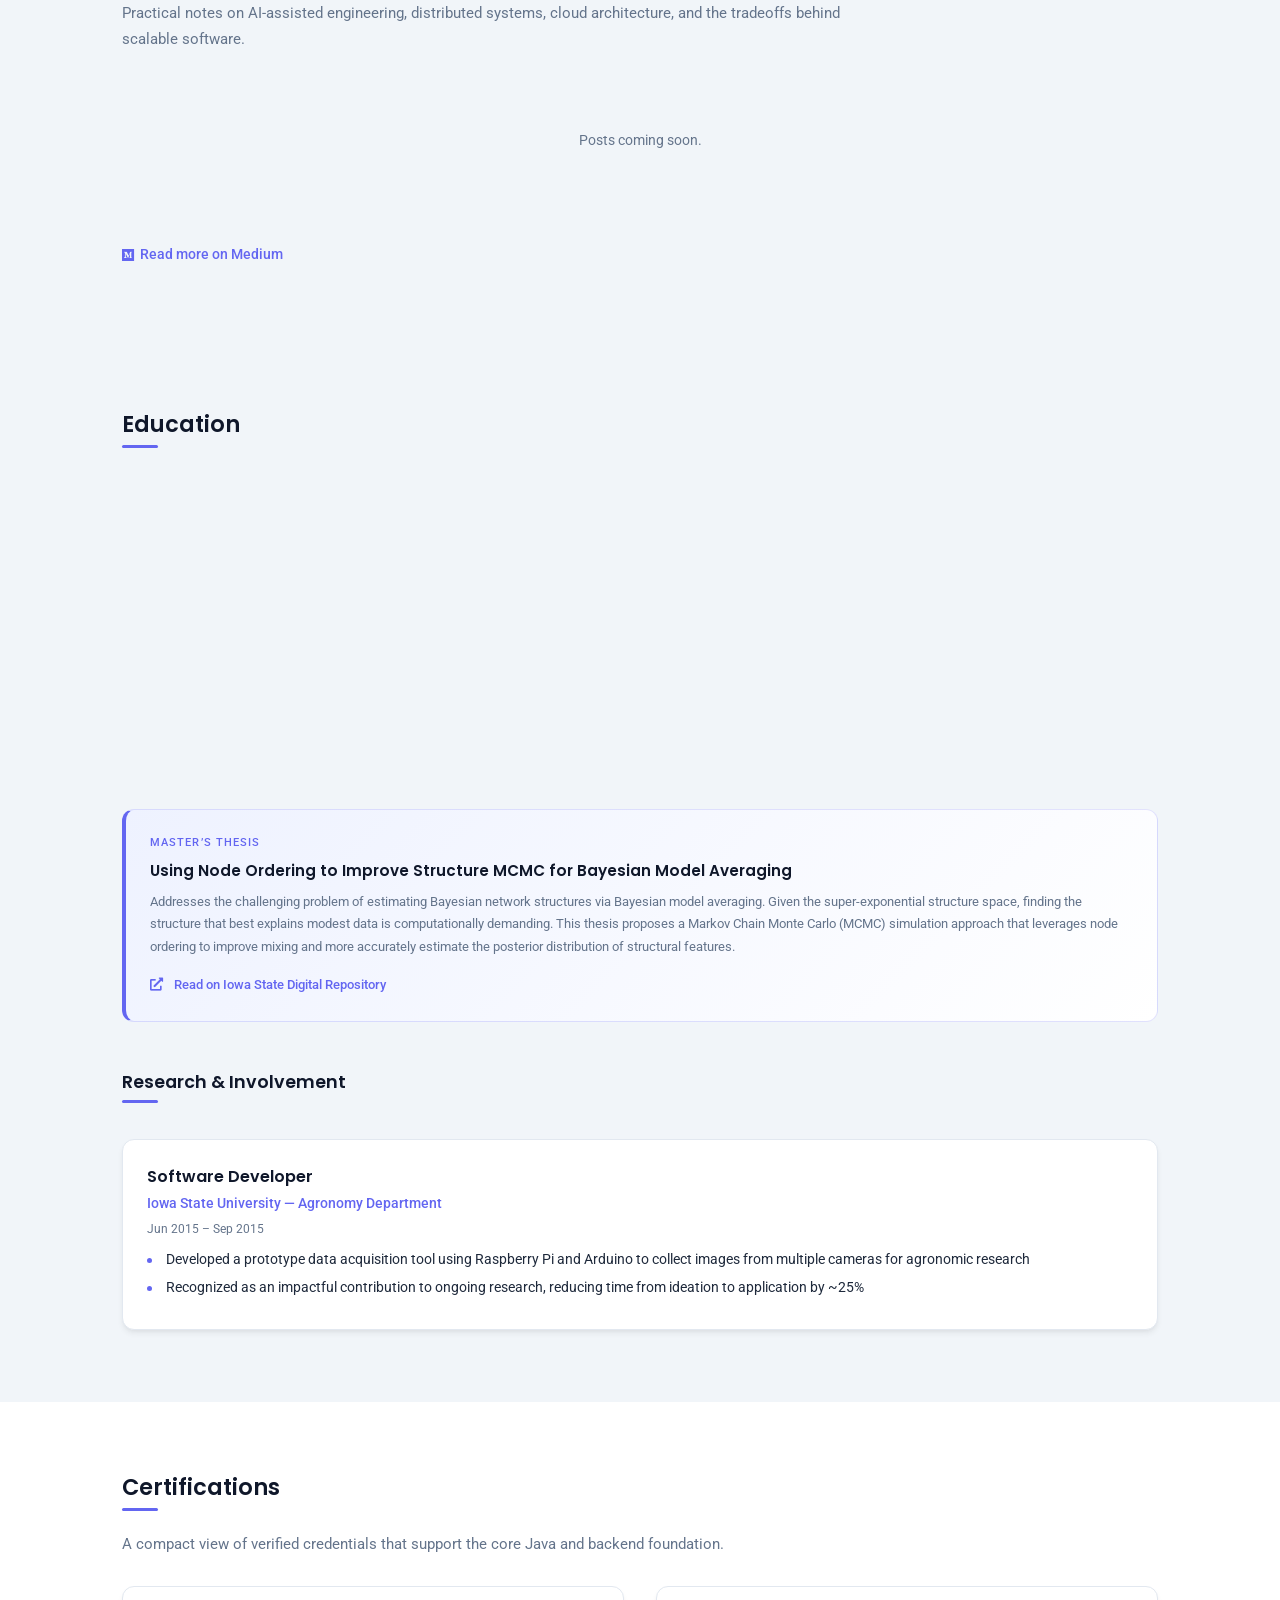
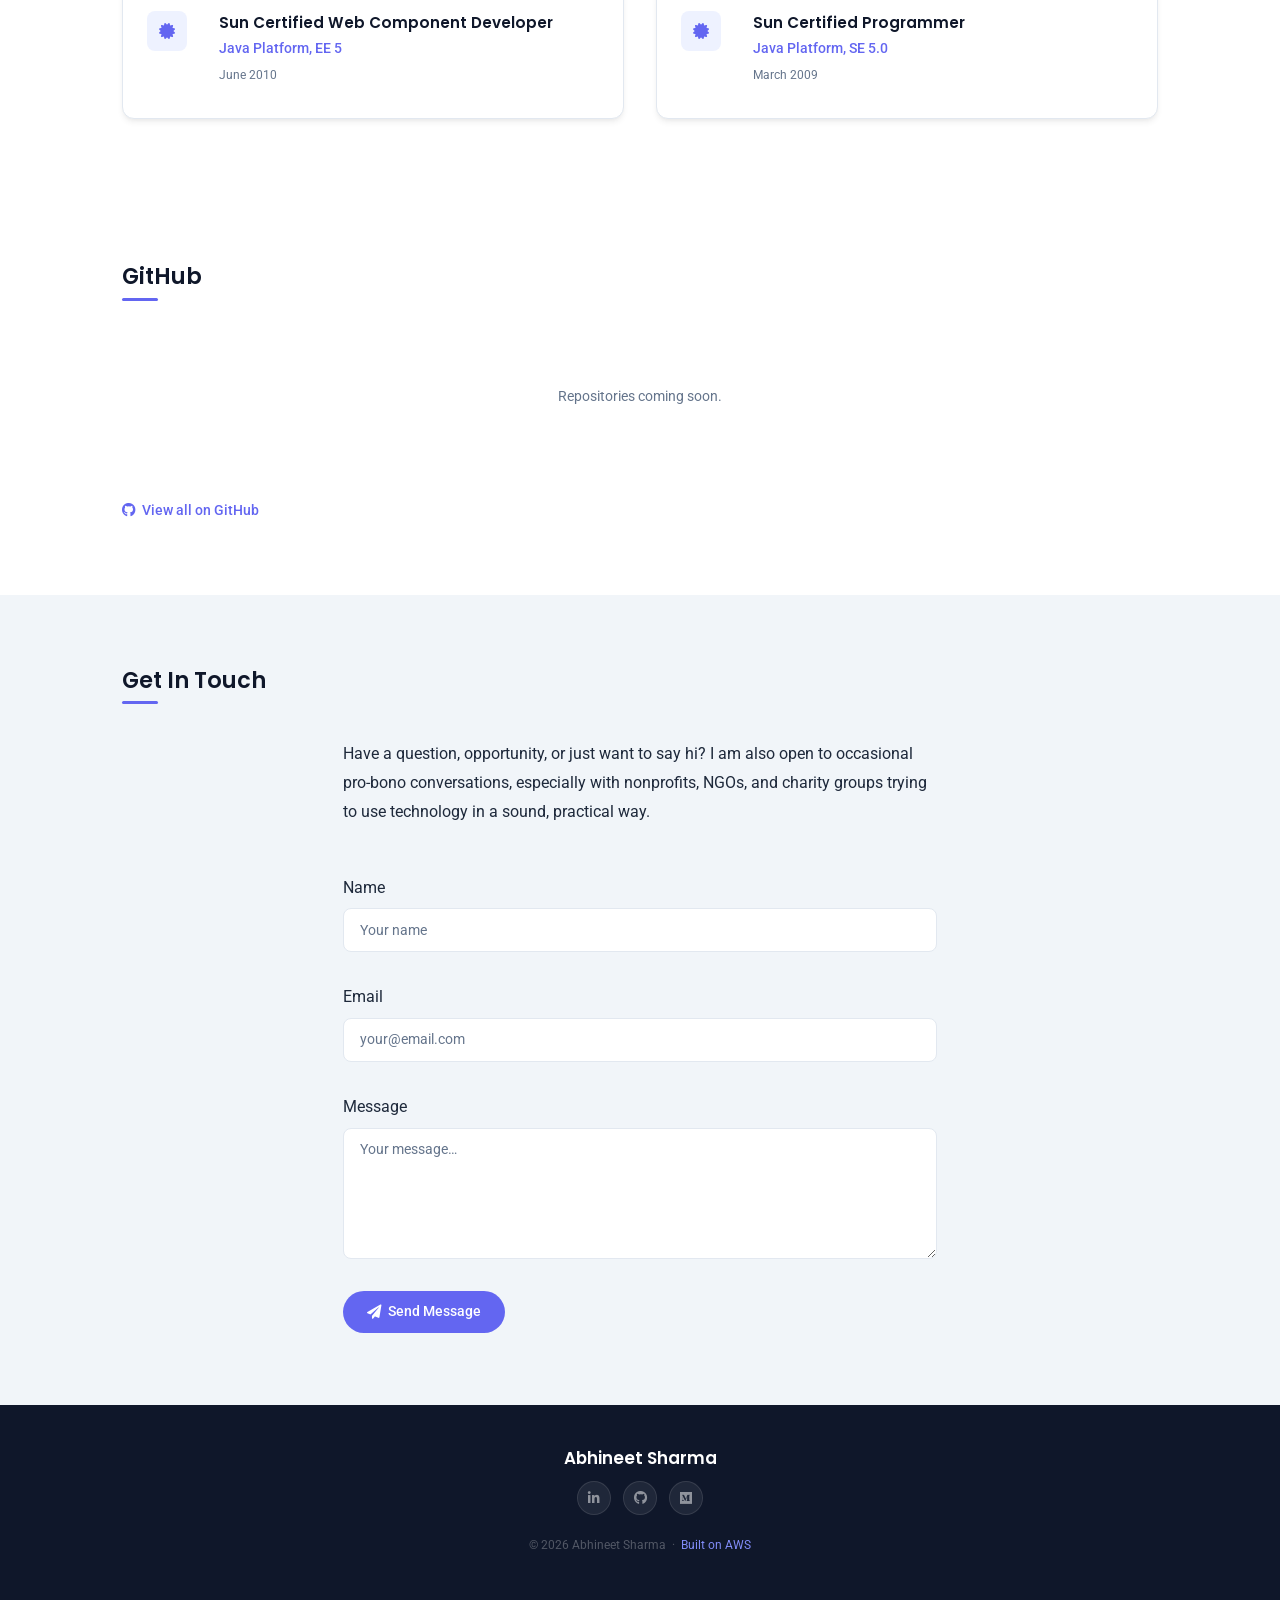
==== commit 699f12a5: "Revamp website: multi-page project deep dives, strategic tech radar, and authoritative case studies" ====
--- a/index.html
+++ b/index.html
@@ -213,9 +213,12 @@
             Overall <strong id="cloudExp">~8</strong> years of cloud experience, currently at Yieldmo —
             shipping video ad-tech features that measurably move advertiser
             spend on a platform processing billions of ad requests daily.
-          </p>
-          <figure class="mantra-card">
-            <blockquote>
+            <br /><br />
+            Beyond the code, I'm passionate about the "human" side of engineering—mentorship, 
+            fostering a culture of shared learning, and ensuring that technical decisions 
+            align with long-term business and team sustainability.
+            </p>
+            <figure class="mantra-card">            <blockquote>
               Paradigms are tools, not religions. Build systems that fit the problem.
             </blockquote>
           </figure>
@@ -293,71 +296,86 @@
     </div>
   </section>
 
-  <!-- ===== Skills ===== -->
-  <section id="skills" class="section" aria-label="Skills">
+  <!-- ===== Strategic Tech Radar ===== -->
+  <section id="skills" class="section" aria-label="Strategic technology radar">
     <div class="container">
-      <h2 class="section-title">Skills</h2>
+      <h2 class="section-title">Strategic Tech Radar</h2>
+      <p class="section-intro mb-5">
+        How I think about technology. This isn't just a list of keywords, but a strategic view of what I trust for production,
+        what I'm currently trialing, and what I'm keeping an eye on.
+      </p>
       <div class="row g-4">
-
-        <div class="col-md-6 col-lg-4" data-aos="fade-up">
-          <div class="skill-group">
-            <p class="skill-group-label">Expert</p>
+        
+        <!-- ADOPT -->
+        <div class="col-lg-3 col-md-6" data-aos="fade-up">
+          <div class="radar-card adopt">
+            <div class="radar-header">
+              <i class="fas fa-check-circle"></i>
+              <h3>ADOPT</h3>
+            </div>
+            <p class="radar-desc">Production-hardened. High confidence for mission-critical systems.</p>
             <div class="skill-chips">
-              <span class="chip featured">Java</span>
-              <span class="chip featured">Backend Development</span>
-            </div>
-          </div>
-        </div>
-
-        <div class="col-md-6 col-lg-4" data-aos="fade-up" data-aos-delay="75">
-          <div class="skill-group">
-            <p class="skill-group-label">Strong</p>
+              <span class="chip featured" title="15+ years of deep expertise">Java</span>
+              <span class="chip featured">Distributed Systems</span>
+              <span class="chip featured">Microservices</span>
+              <span class="chip">SQL</span>
+              <span class="chip">AWS Core</span>
+              <span class="chip">Terraform</span>
+            </div>
+          </div>
+        </div>
+
+        <!-- TRIAL -->
+        <div class="col-lg-3 col-md-6" data-aos="fade-up" data-aos-delay="100">
+          <div class="radar-card trial">
+            <div class="radar-header">
+              <i class="fas fa-flask"></i>
+              <h3>TRIAL</h3>
+            </div>
+            <p class="radar-desc">Successfully used in focused scenarios. Ready for broader use.</p>
             <div class="skill-chips">
-              <span class="chip featured">Microservices</span>
-              <span class="chip featured">Python</span>
-              <span class="chip featured">GRPC</span>
-              <span class="chip featured">SQL</span>
-              <span class="chip featured">Docker</span>
-            </div>
-          </div>
-        </div>
-
-        <div class="col-md-6 col-lg-4" data-aos="fade-up" data-aos-delay="150">
-          <div class="skill-group">
-            <p class="skill-group-label">Working Knowledge</p>
+              <span class="chip featured">Python 3</span>
+              <span class="chip">Spring Boot</span>
+              <span class="chip">pgvector</span>
+              <span class="chip">FastAPI</span>
+              <span class="chip">Ollama (DeepSeek-R1)</span>
+              <span class="chip">Redis</span>
+              <span class="chip">Docker</span>
+            </div>
+          </div>
+        </div>
+
+        <!-- ASSESS -->
+        <div class="col-lg-3 col-md-6" data-aos="fade-up" data-aos-delay="200">
+          <div class="radar-card assess">
+            <div class="radar-header">
+              <i class="fas fa-search"></i>
+              <h3>ASSESS</h3>
+            </div>
+            <p class="radar-desc">Actively researching. Promising for specific use cases.</p>
             <div class="skill-chips">
-              <span class="chip">Kafka</span>
-              <span class="chip">Golang</span>
-              <span class="chip">C++</span>
-              <span class="chip">R</span>
-              <span class="chip">Machine Learning</span>
-            </div>
-          </div>
-        </div>
-
-        <div class="col-md-6 col-lg-4" data-aos="fade-up" data-aos-delay="150">
-          <div class="skill-group">
-            <p class="skill-group-label">Practices</p>
+              <span class="chip">Go (Golang)</span>
+              <span class="chip">Kafka @ Scale</span>
+              <span class="chip">Multi-agent LLMs</span>
+              <span class="chip">R / ML Research</span>
+              <span class="chip">GRPC</span>
+            </div>
+          </div>
+        </div>
+
+        <!-- HOLD -->
+        <div class="col-lg-3 col-md-6" data-aos="fade-up" data-aos-delay="300">
+          <div class="radar-card hold">
+            <div class="radar-header">
+              <i class="fas fa-hand-paper"></i>
+              <h3>HOLD</h3>
+            </div>
+            <p class="radar-desc">Proceed with caution. Often over-hyped or misapplied.</p>
             <div class="skill-chips">
-              <span class="chip featured">Distributed Systems</span>
-              <span class="chip">CI/CD</span>
-              <span class="chip">TDD</span>
-              <span class="chip">Code Review</span>
-              <span class="chip featured">Agile</span>
-            </div>
-          </div>
-        </div>
-
-        <div class="col-md-6 col-lg-4" data-aos="fade-up" data-aos-delay="225">
-          <div class="skill-group">
-            <p class="skill-group-label">Infrastructure</p>
-            <div class="skill-chips">
-              <span class="chip featured">AWS</span>
-              <span class="chip">Terraform</span>
-              <span class="chip">Linux</span>
-              <span class="chip">Redis</span>
-              <span class="chip">DynamoDB</span>
-              <span class="chip">PostgreSQL</span>
+              <span class="chip">Complex RAG Frameworks</span>
+              <span class="chip">NoSQL-first for Relational</span>
+              <span class="chip">Manual Infrastructure</span>
+              <span class="chip">Distributed Monoliths</span>
             </div>
           </div>
         </div>
@@ -488,6 +506,7 @@
             <ul class="tl-highlights">
               <li>Led back-end initiatives for a high-throughput ad delivery platform, focused on real-time decisioning, signal quality, and system efficiency</li>
               <li>Designed and optimized distributed services under strict latency constraints in revenue-critical paths</li>
+              <li>Spearheaded a cross-functional investigation into a complex production viewability discrepancy, bridging backend and frontend domains to reduce data variance to within 4–5% and restore metric integrity</li>
               <li>Reduced CPU utilization by ~2% through algorithmic and system-level optimizations in high-demand production workloads</li>
               <li>Improved ad signal quality through data-driven enhancements, contributing to ~5% increase in platform spend</li>
               <li>Built a next-generation data provider library with cleaner abstractions, reducing development effort and enabling faster feature iteration</li>
@@ -585,15 +604,21 @@
               <li><strong>Probabilistic critique agent</strong> samples a subset of decisions and challenges them with adversarial reasoning before they propagate &mdash; a second layer of structured skepticism at low overhead</li>
               <li><strong>Backtesting replays prompts</strong> against synthetic historical data for systematic, reproducible evaluation &mdash; decisions are scored, not just judged by feel</li>
             </ul>
+            <div class="mt-4">
+              <a href="projects/trading-agent.html" class="btn-accent">
+                <i class="fas fa-book-open me-2"></i> Read Case Study
+              </a>
+            </div>
           </div>
           <div class="col-lg-4">
             <div class="featured-project-meta-box">
               <p class="featured-project-meta-label">Stack</p>
               <div class="skill-chips mb-3">
-                <span class="chip featured">Python</span>
-                <span class="chip">LLM Orchestration</span>
-                <span class="chip">Event-driven</span>
-                <span class="chip">AWS</span>
+                <span class="chip featured">Python 3</span>
+                <span class="chip featured">Go</span>
+                <span class="chip">Ollama</span>
+                <span class="chip">PostgreSQL</span>
+                <span class="chip">NATS</span>
                 <span class="chip">Backtesting</span>
               </div>
               <p class="featured-project-meta-label">Engineering patterns</p>
@@ -626,6 +651,11 @@
               <li><strong>Hybrid retrieval</strong> over the same chunk corpus: pgvector HNSW index for semantic search and PostgreSQL tsvector GIN index for full-text keyword search &mdash; independent indexes, configurable weighting</li>
               <li><strong>Immutable run model</strong> &mdash; ingestion configs are frozen; changing chunking strategy or embedding model triggers a new run, never mutating an existing one &mdash; reproducible experiments by design</li>
             </ul>
+            <div class="mt-4">
+              <a href="projects/ask-my-docs.html" class="btn-accent">
+                <i class="fas fa-book-open me-2"></i> Read Case Study
+              </a>
+            </div>
           </div>
           <div class="col-lg-4">
             <div class="featured-project-meta-box">
--- a/css/main.css
+++ b/css/main.css
@@ -334,6 +334,64 @@
   font-weight: 500;
 }
 
+/* ------ Strategic Tech Radar ------ */
+.radar-card {
+  background: var(--white);
+  border: 1px solid var(--border);
+  border-top: 4px solid var(--accent);
+  border-radius: var(--radius);
+  padding: 1.5rem;
+  height: 100%;
+  box-shadow: var(--shadow);
+  transition: transform .2s, box-shadow .2s;
+  display: flex;
+  flex-direction: column;
+}
+.radar-card:hover { transform: translateY(-3px); box-shadow: var(--shadow-lg); }
+
+.radar-header {
+  display: flex;
+  align-items: center;
+  gap: .65rem;
+  margin-bottom: .75rem;
+}
+.radar-header i { font-size: 1.15rem; }
+.radar-header h3 {
+  font-family: 'Poppins', sans-serif;
+  font-size: 1rem;
+  font-weight: 600;
+  margin: 0;
+  letter-spacing: .05em;
+}
+
+.radar-desc {
+  font-size: .82rem;
+  color: var(--text-muted);
+  line-height: 1.5;
+  margin-bottom: 1.15rem;
+  flex-grow: 1;
+}
+
+.radar-card.adopt { border-top-color: #10b981; }
+.radar-card.adopt i { color: #10b981; }
+.radar-card.trial { border-top-color: var(--accent); }
+.radar-card.trial i { color: var(--accent); }
+.radar-card.assess { border-top-color: #f59e0b; }
+.radar-card.assess i { color: #f59e0b; }
+.radar-card.hold { border-top-color: #ef4444; }
+.radar-card.hold i { color: #ef4444; }
+
+/* Dark mode overrides */
+[data-theme="dark"] .radar-card {
+  background: var(--white);
+  border-color: var(--border);
+}
+
+[data-theme="dark"] .radar-card.adopt { border-top-color: #34d399; }
+[data-theme="dark"] .radar-card.trial { border-top-color: var(--accent); }
+[data-theme="dark"] .radar-card.assess { border-top-color: #fbbf24; }
+[data-theme="dark"] .radar-card.hold { border-top-color: #f87171; }
+
 /* ------ Timeline ------ */
 .experience-summary {
   max-width: 900px;
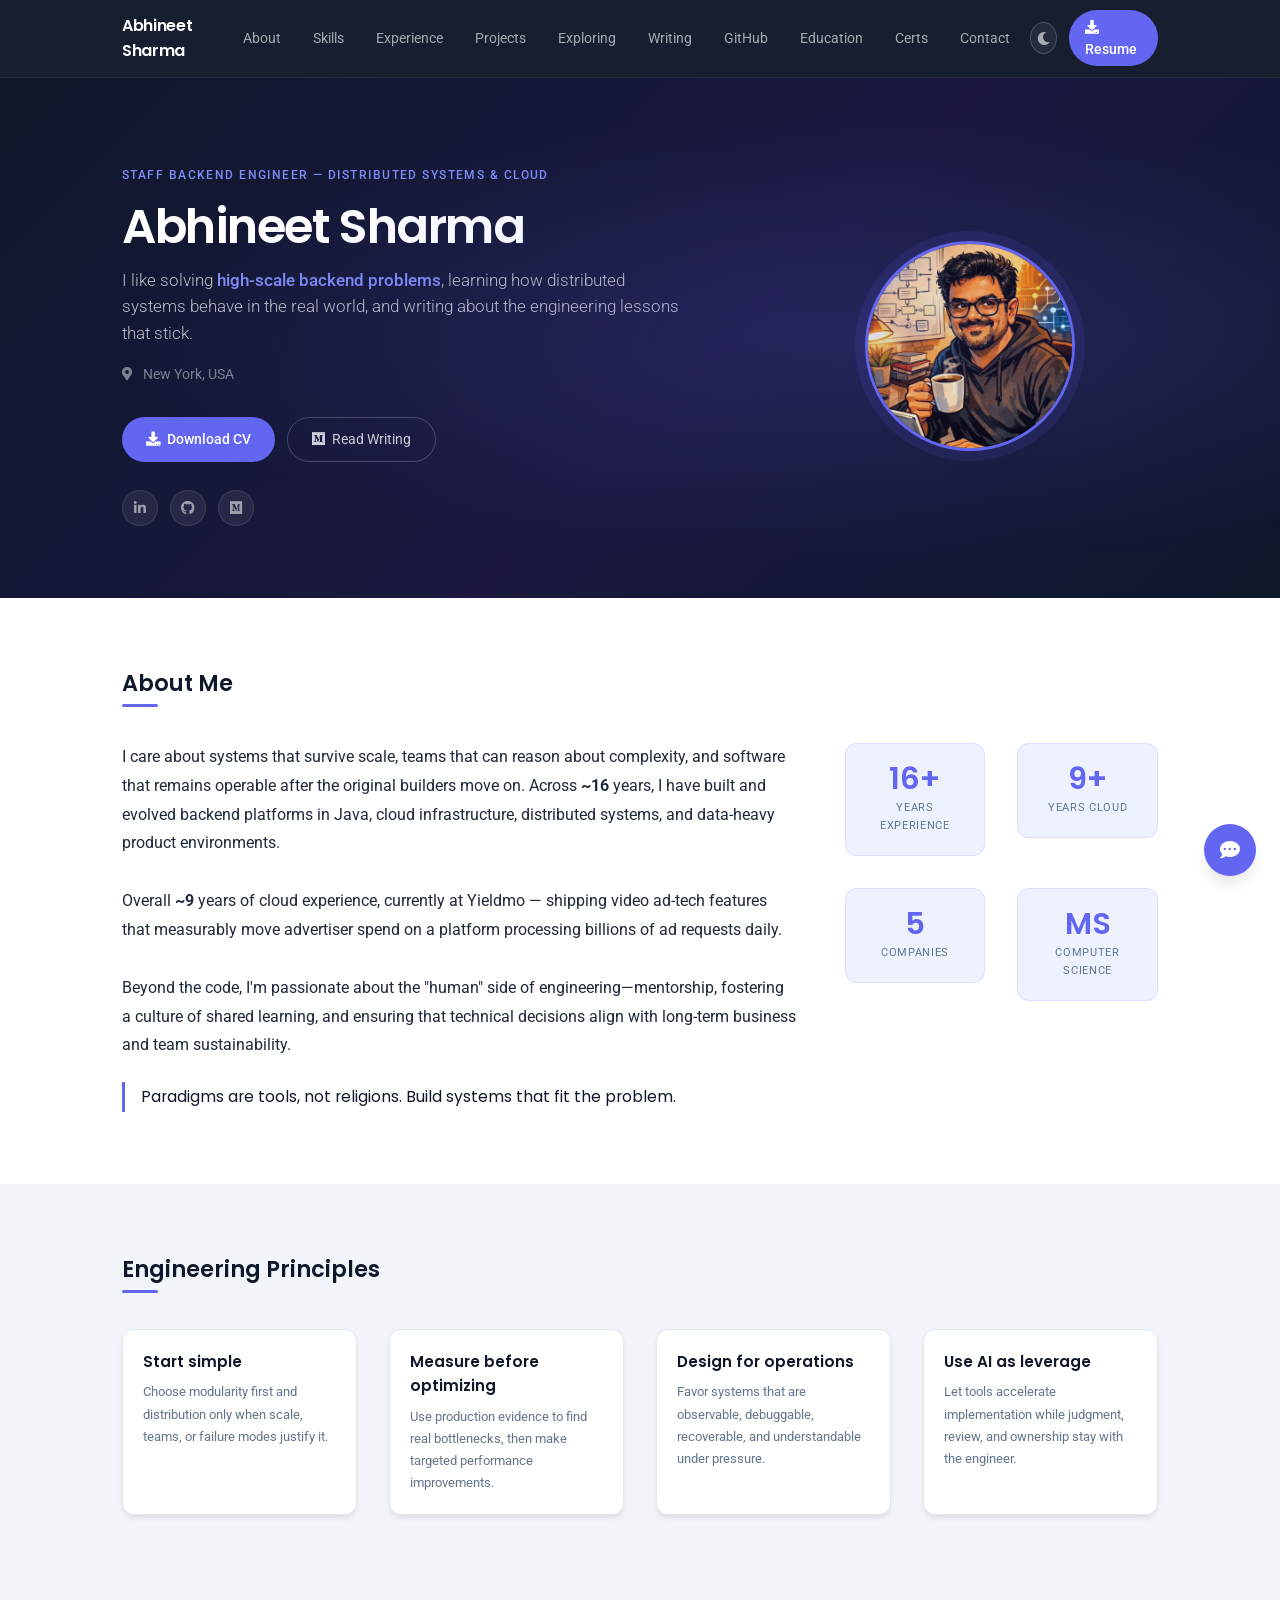
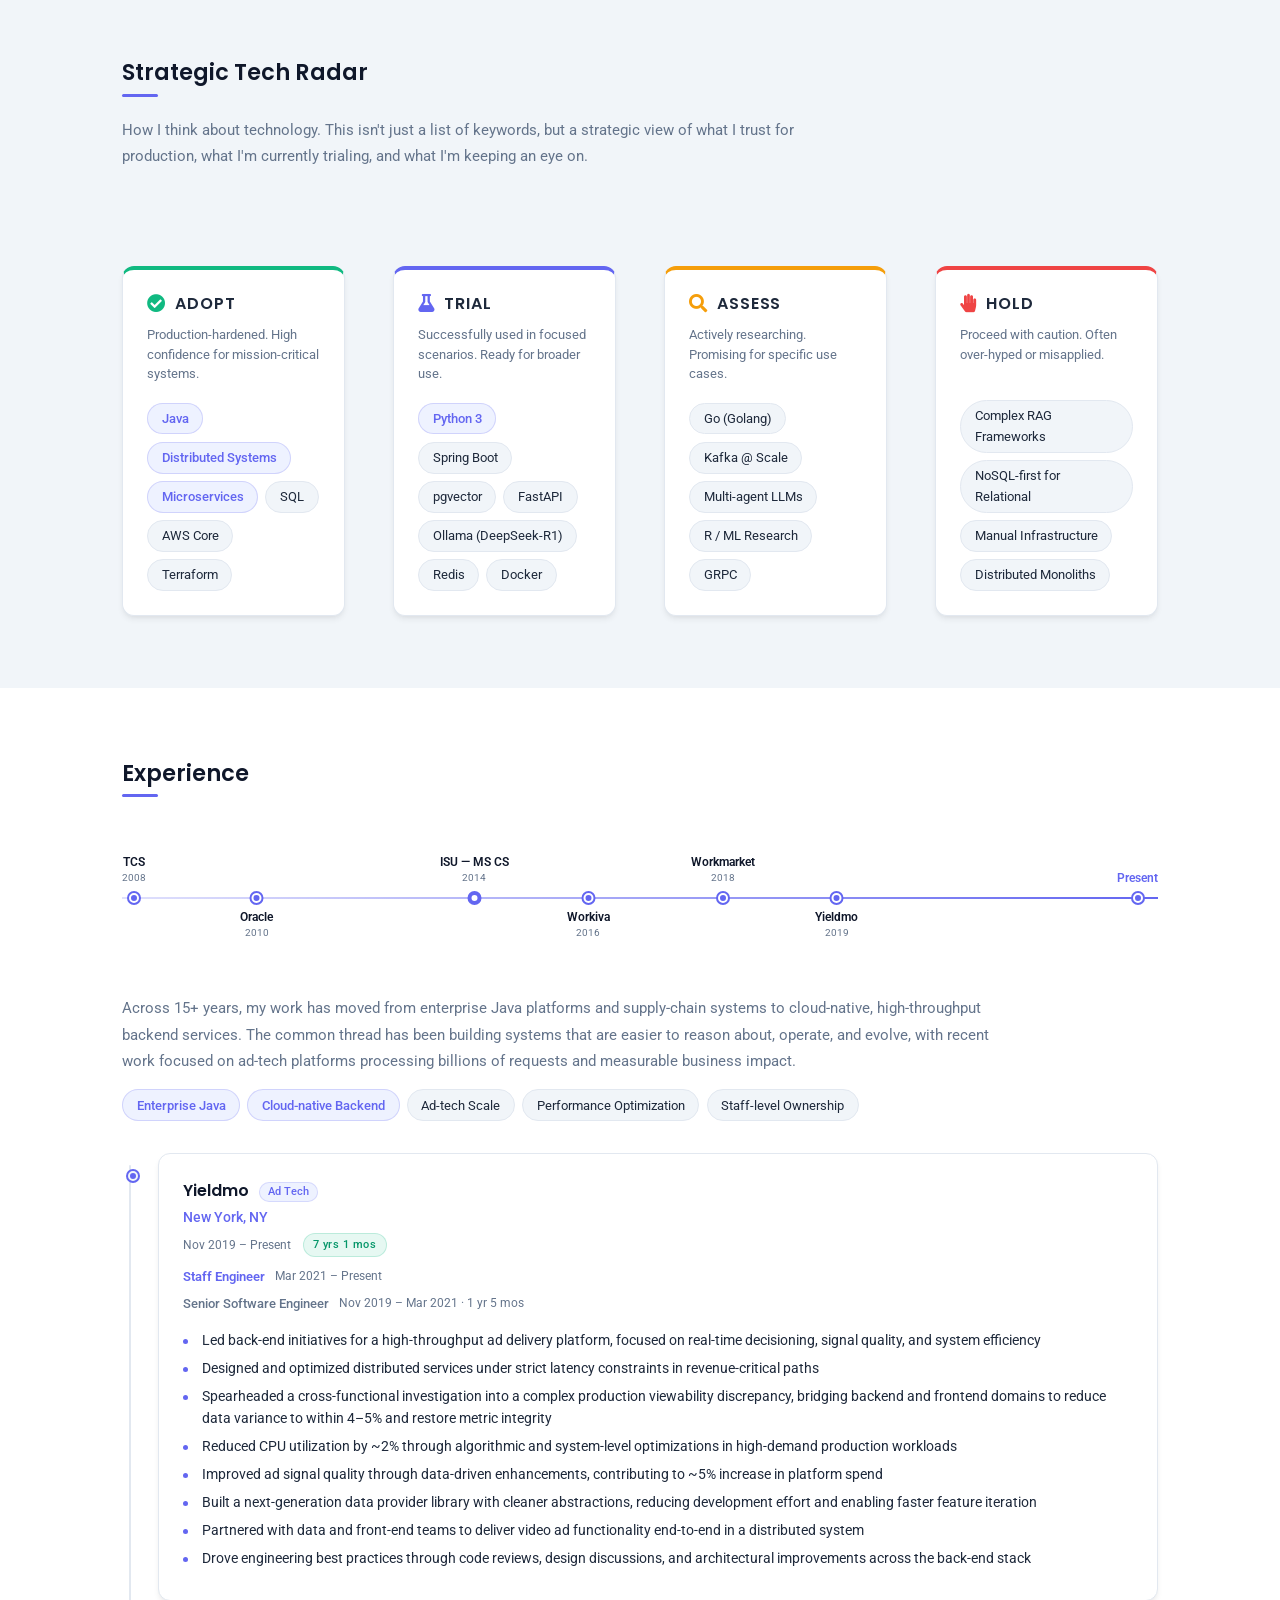
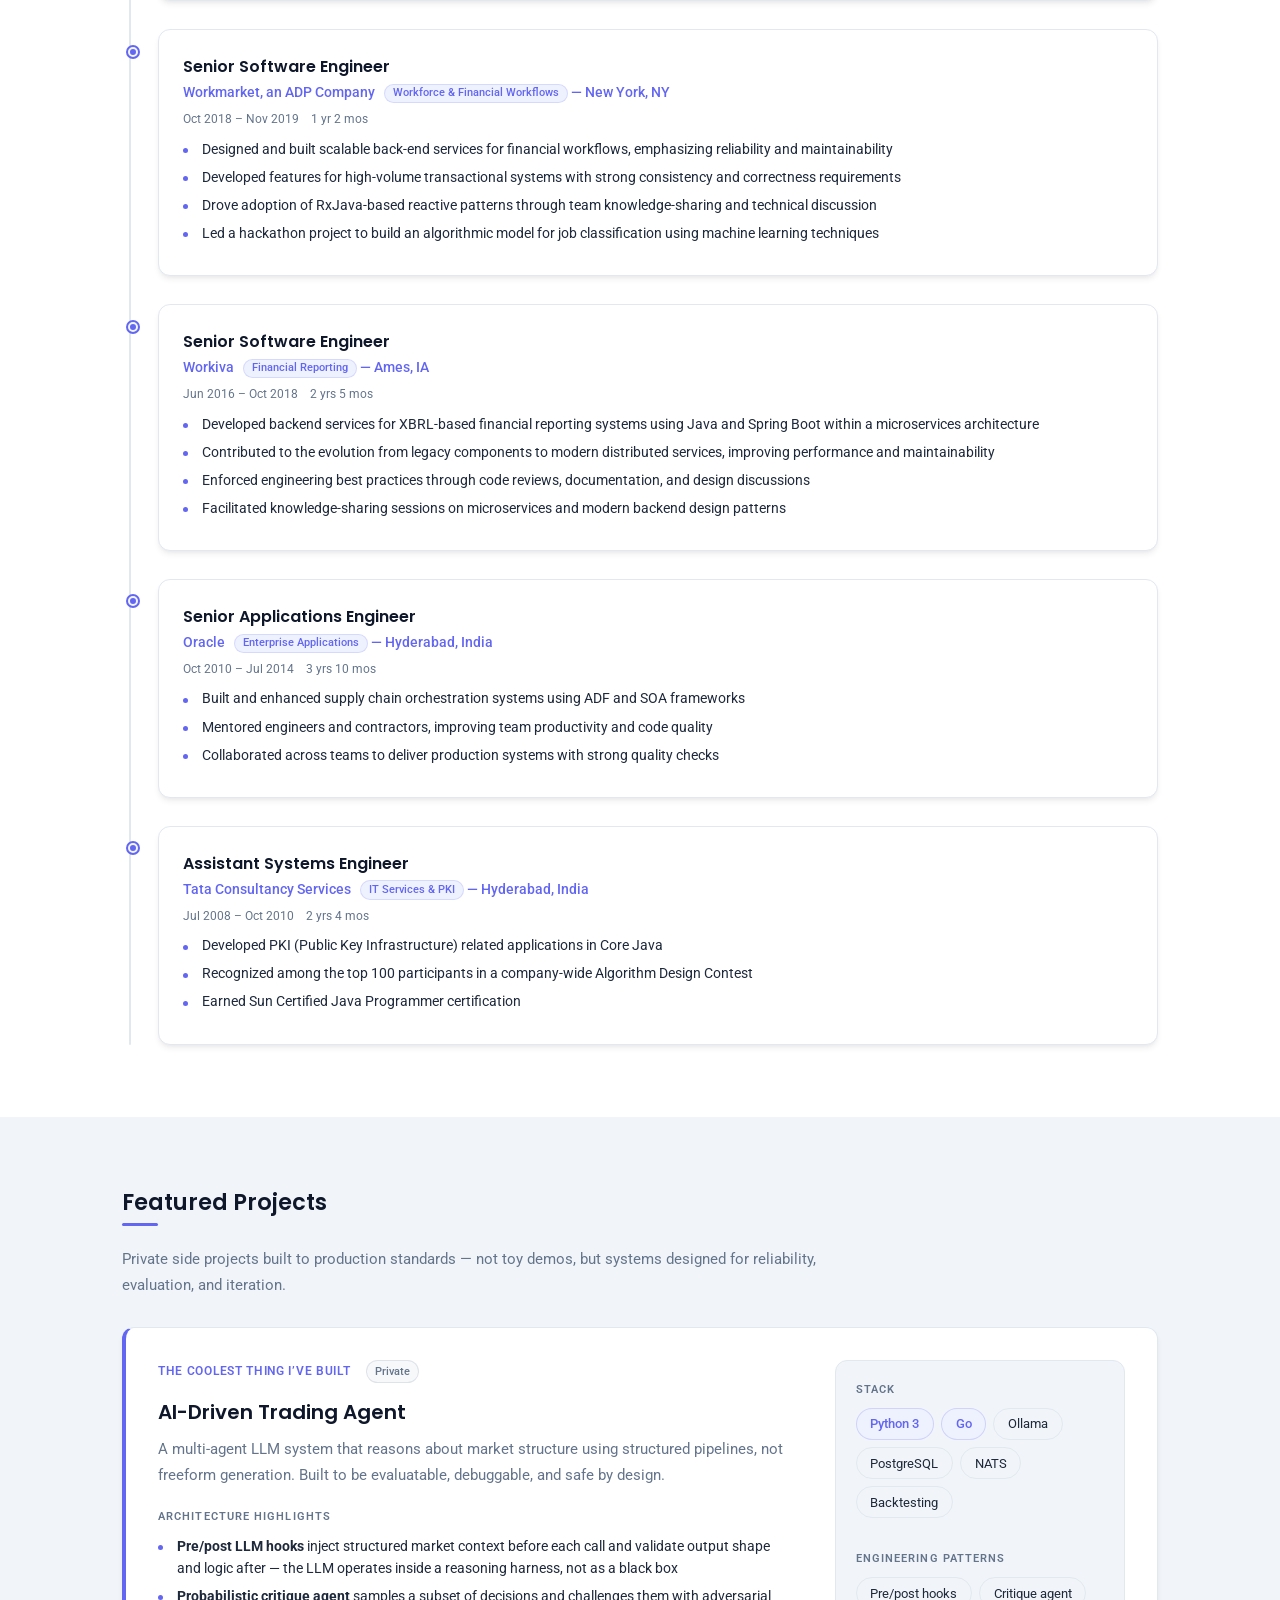
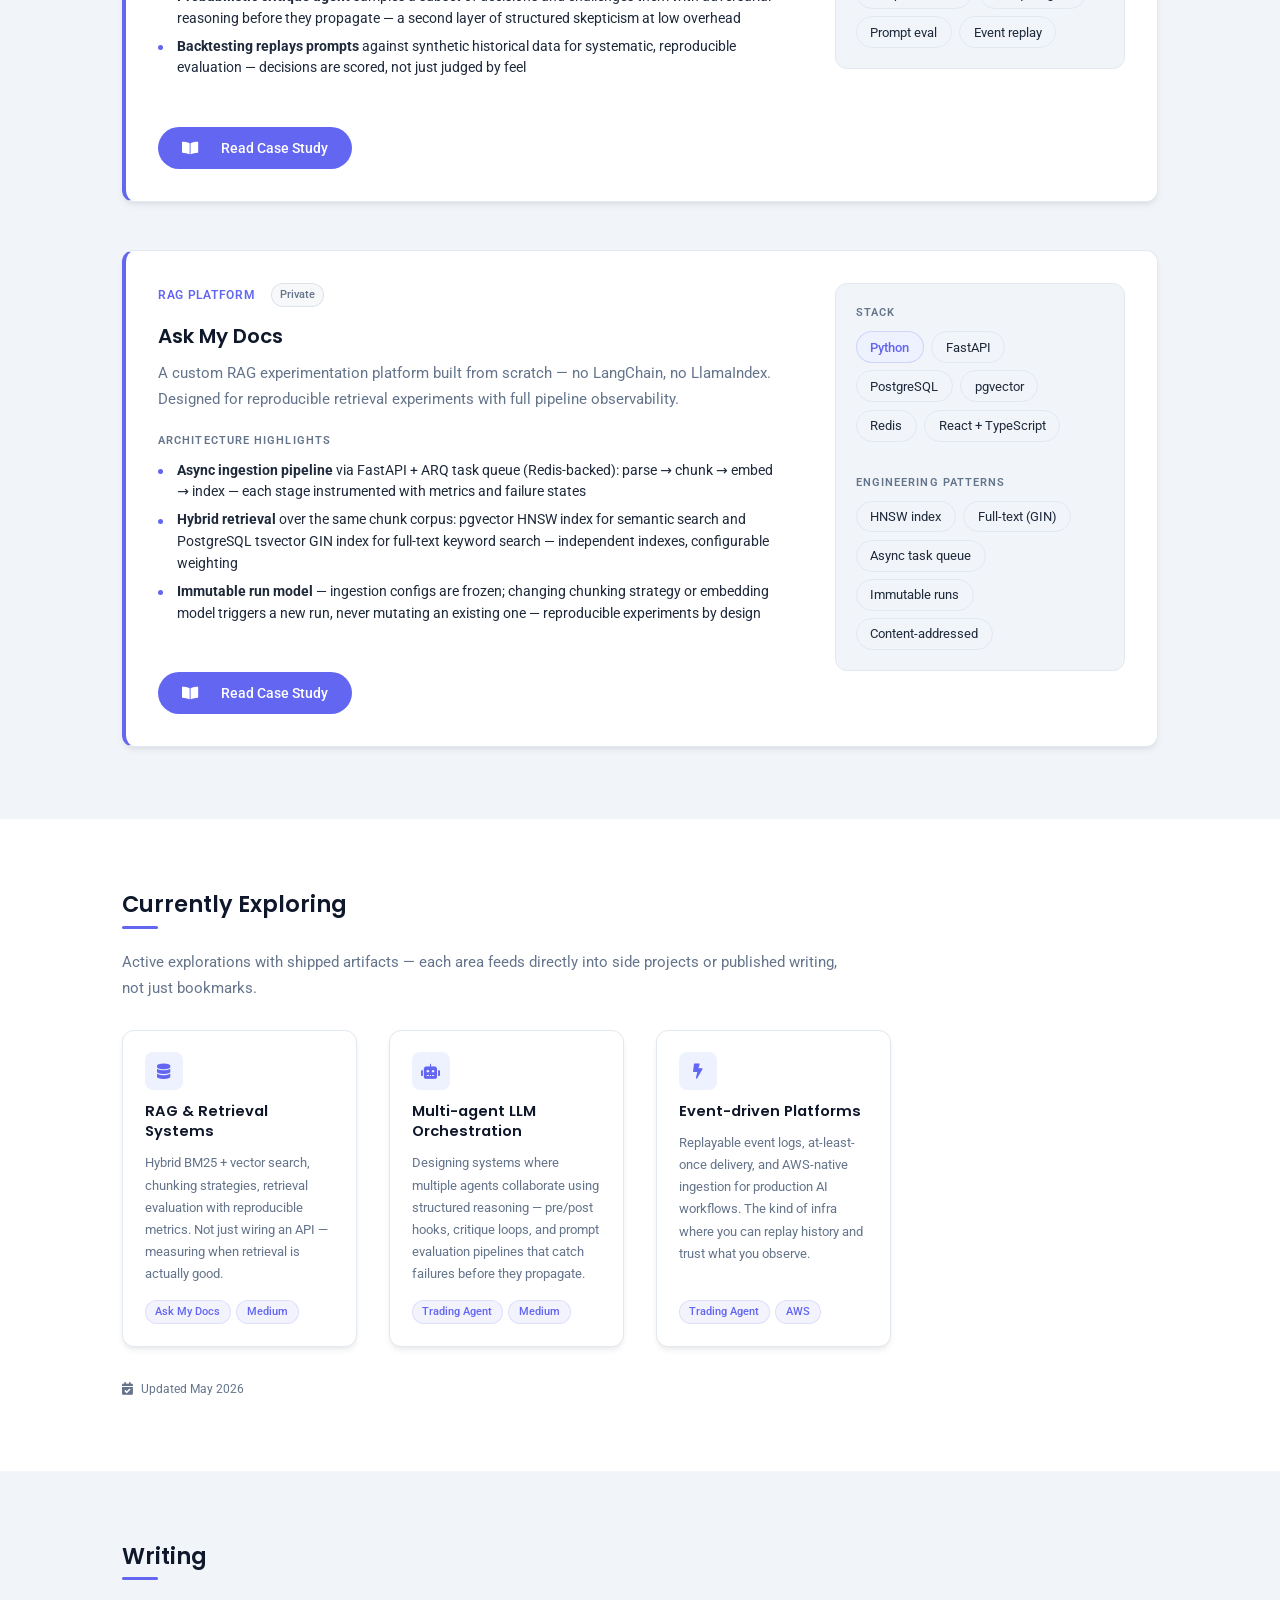
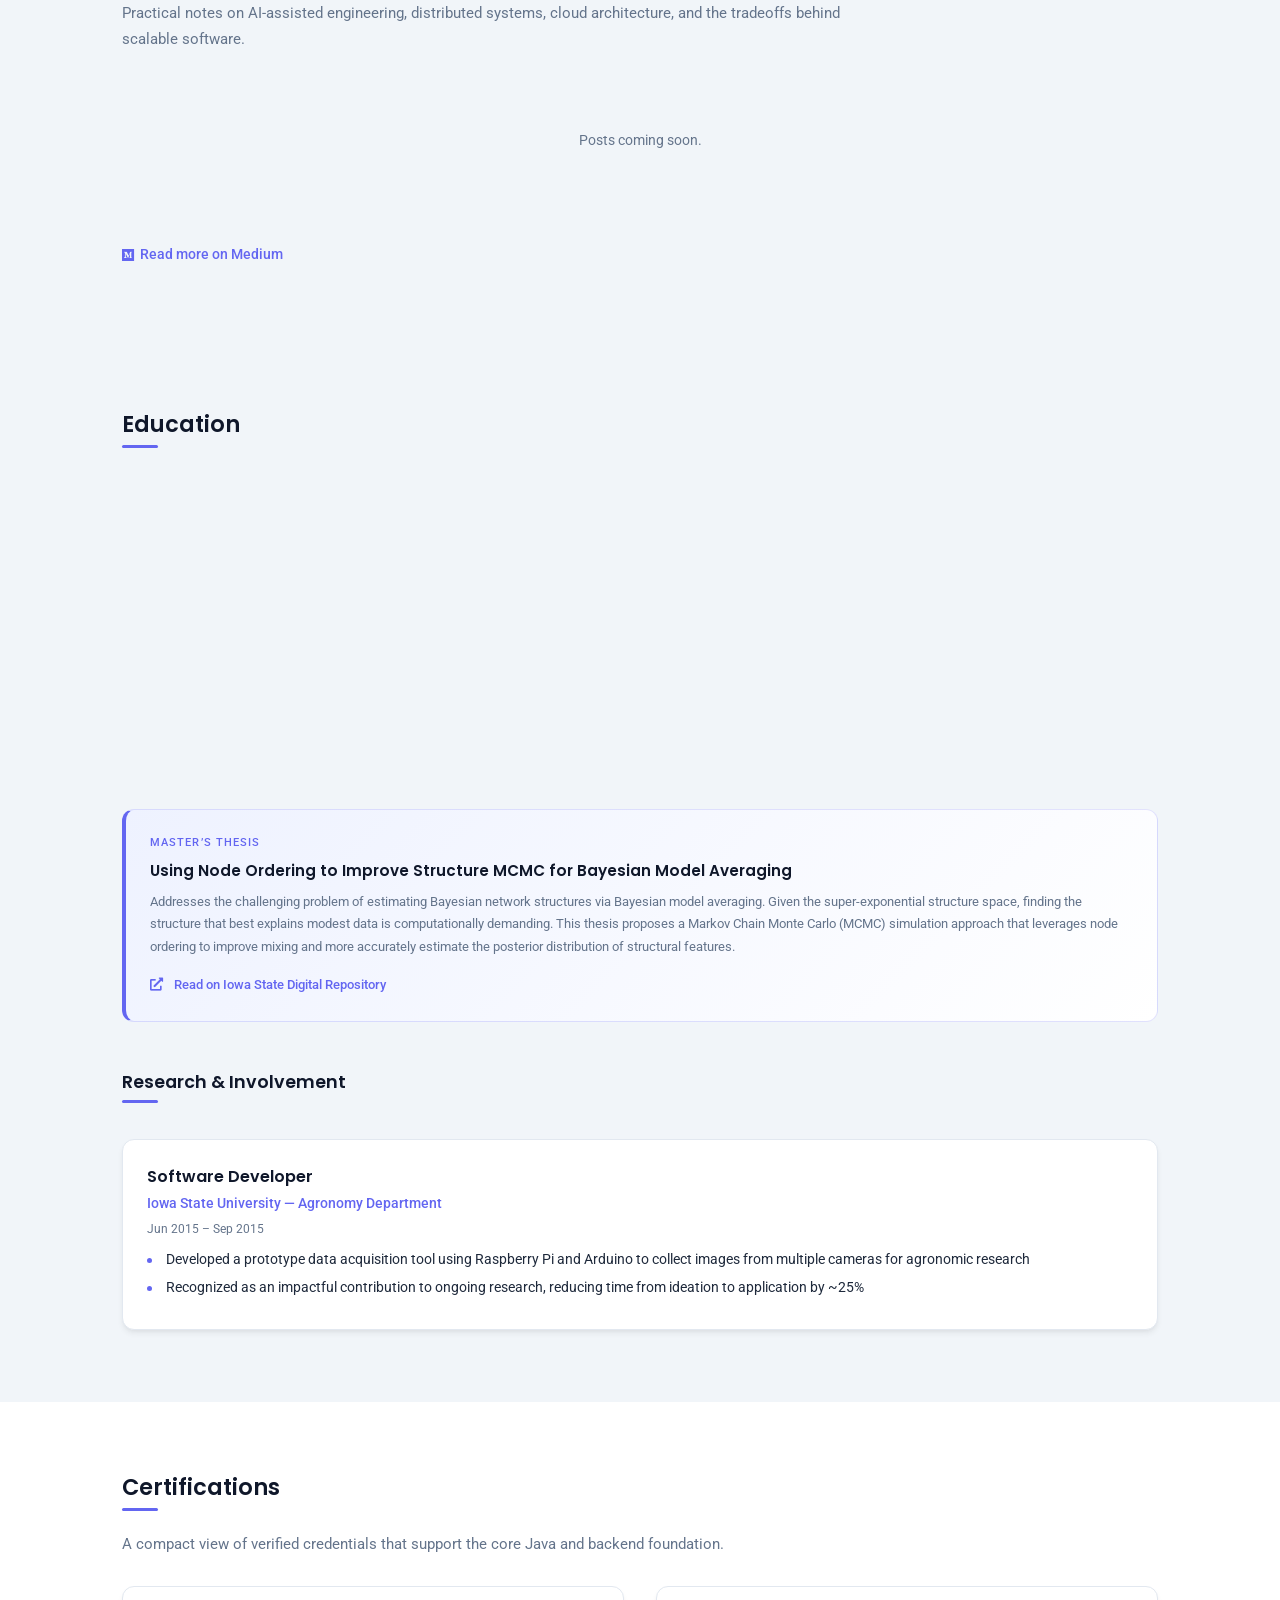
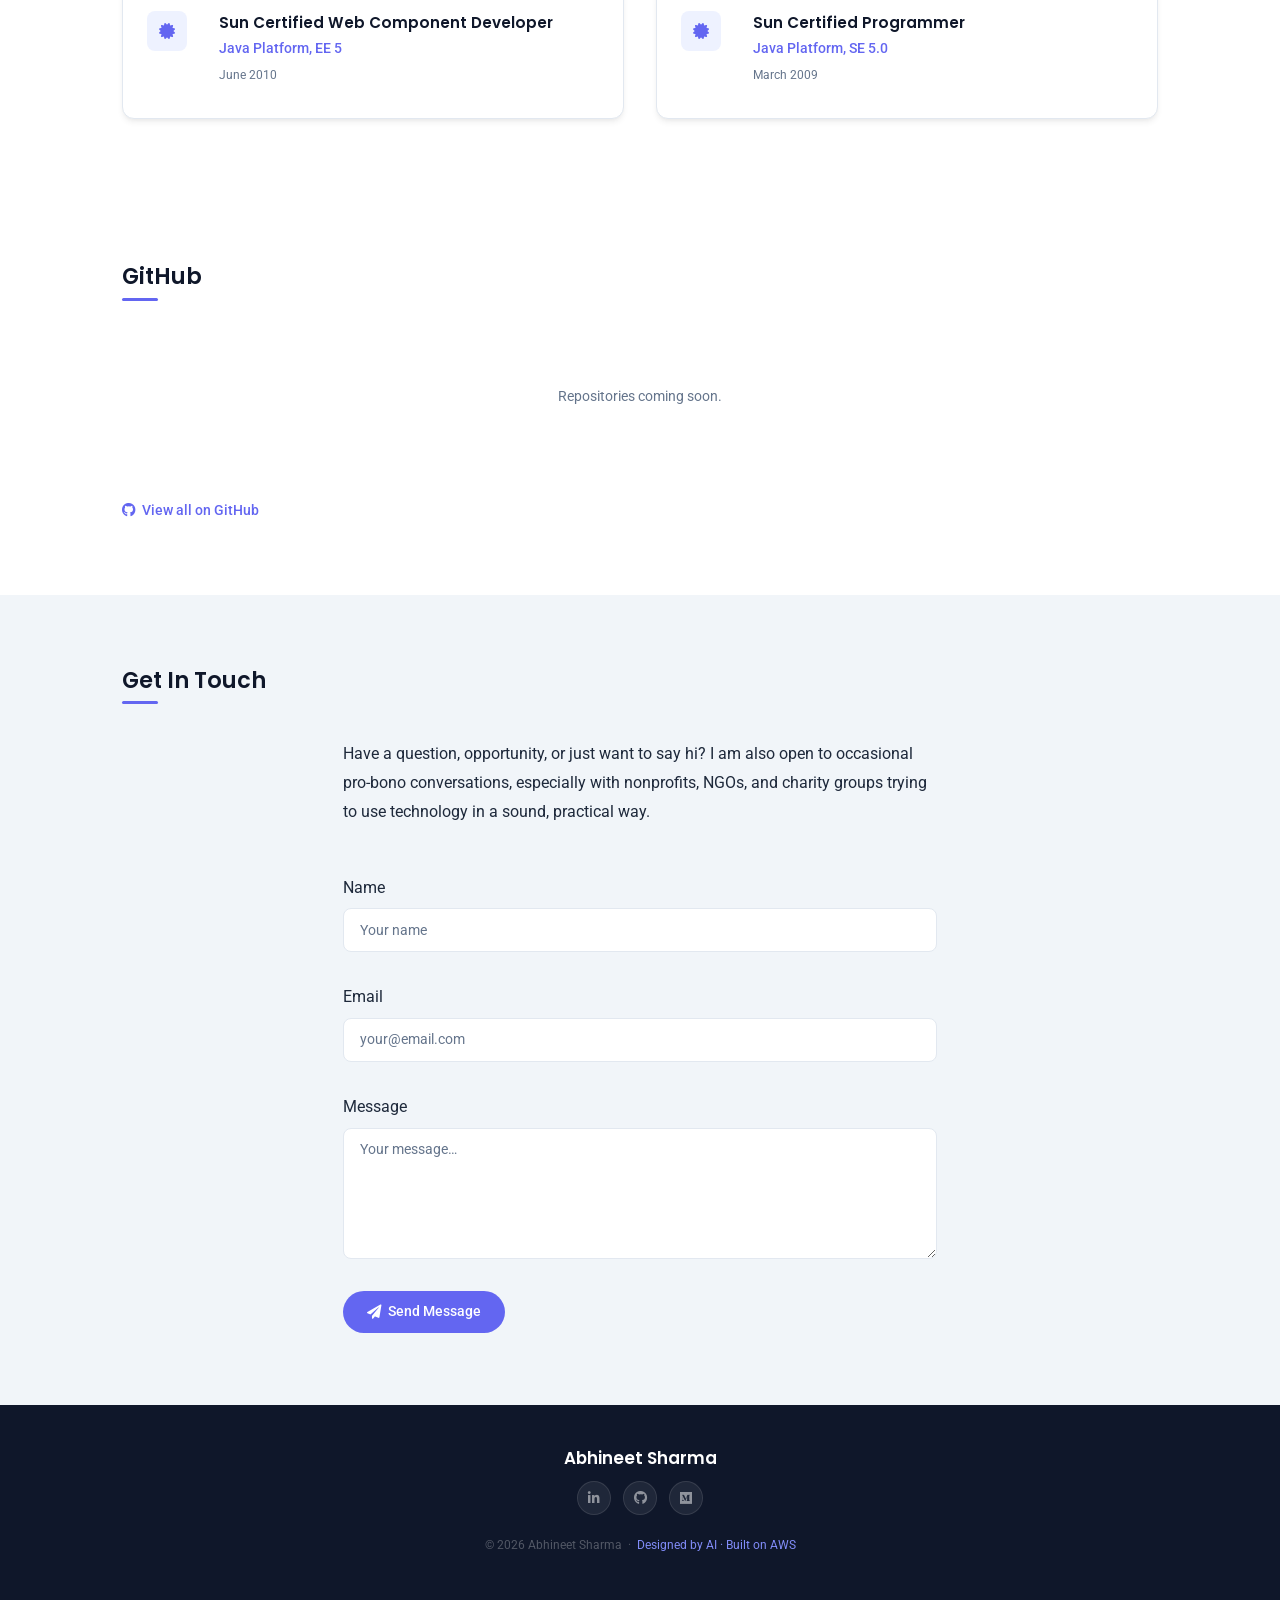
==== commit aadfa749: "Update site footer: Designed by AI · Built on AWS" ====
--- a/index.html
+++ b/index.html
@@ -953,7 +953,7 @@
       </div>
       <p class="footer-copy">
         &copy; <span id="footerYear"></span> Abhineet Sharma &nbsp;&middot;&nbsp;
-        <span class="credit">Built on AWS</span>
+        <span class="credit">Designed by AI &middot; Built on AWS</span>
       </p>
     </div>
   </footer>
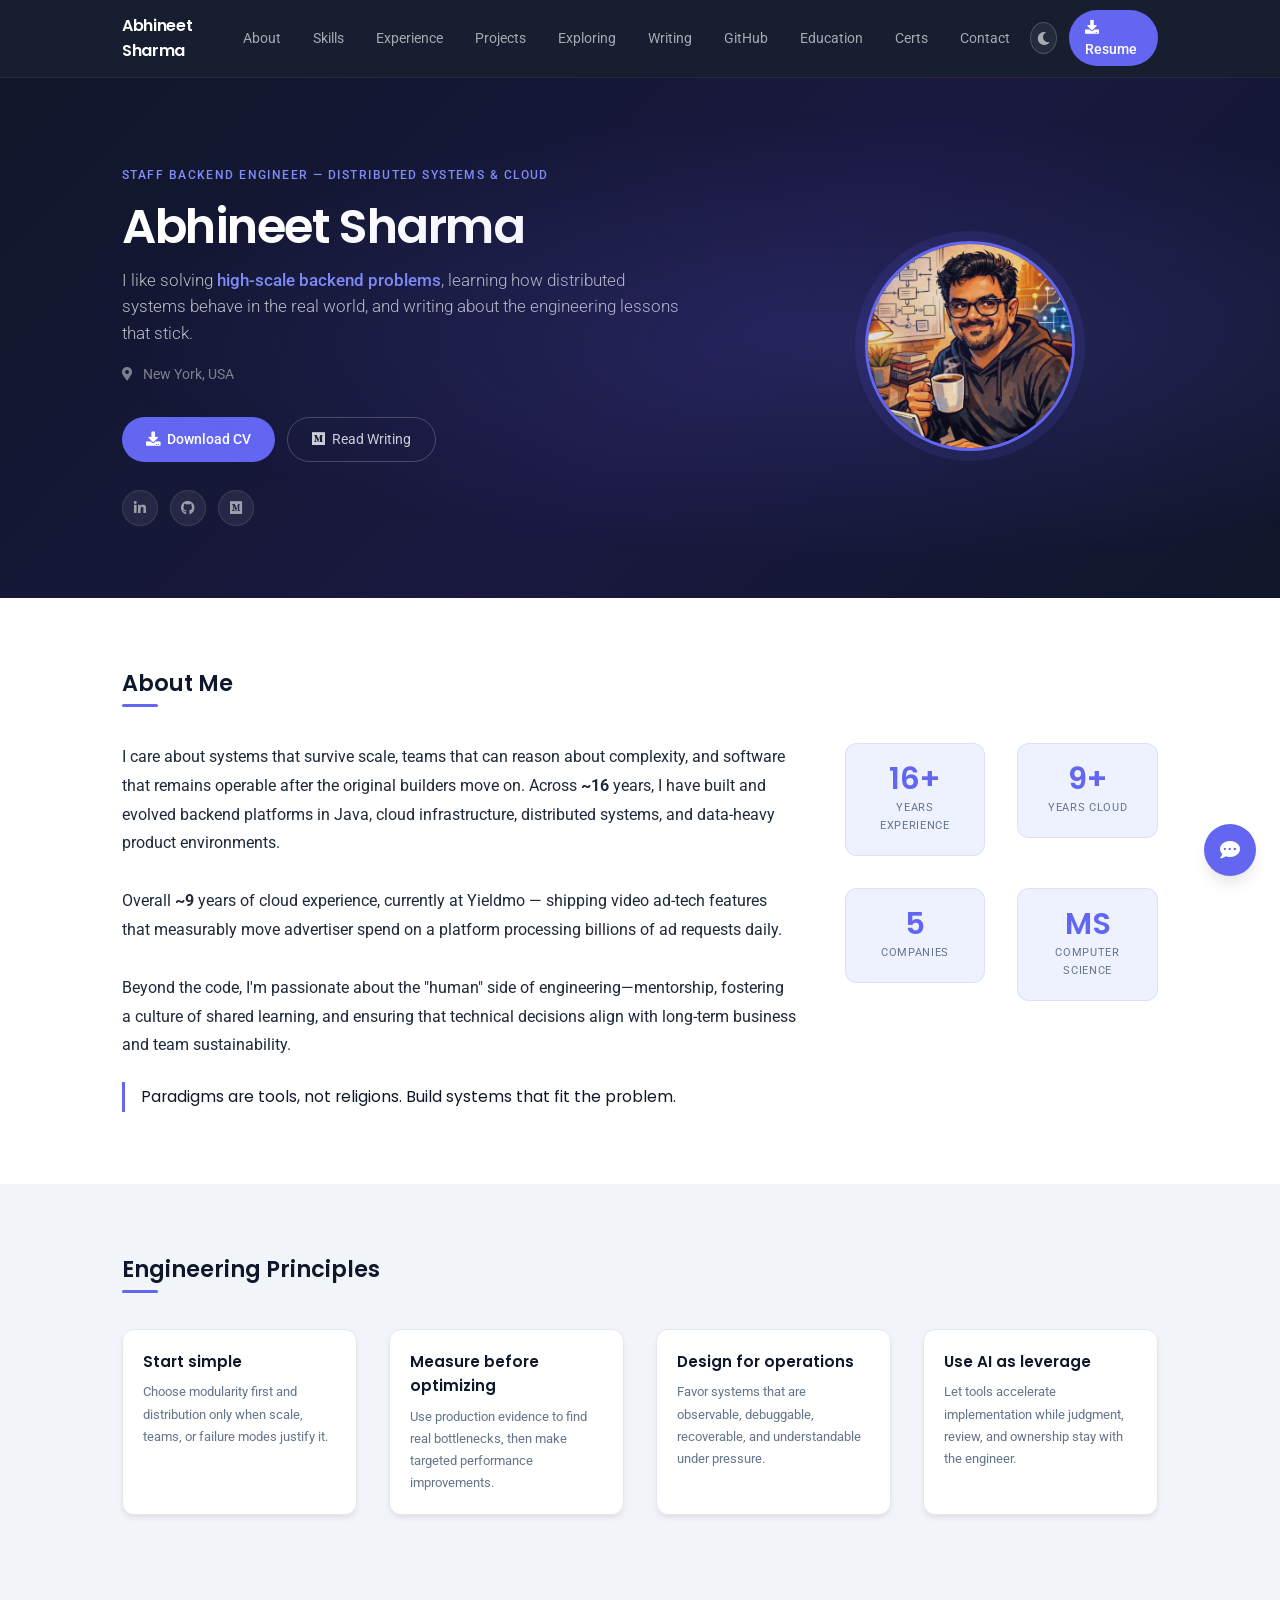
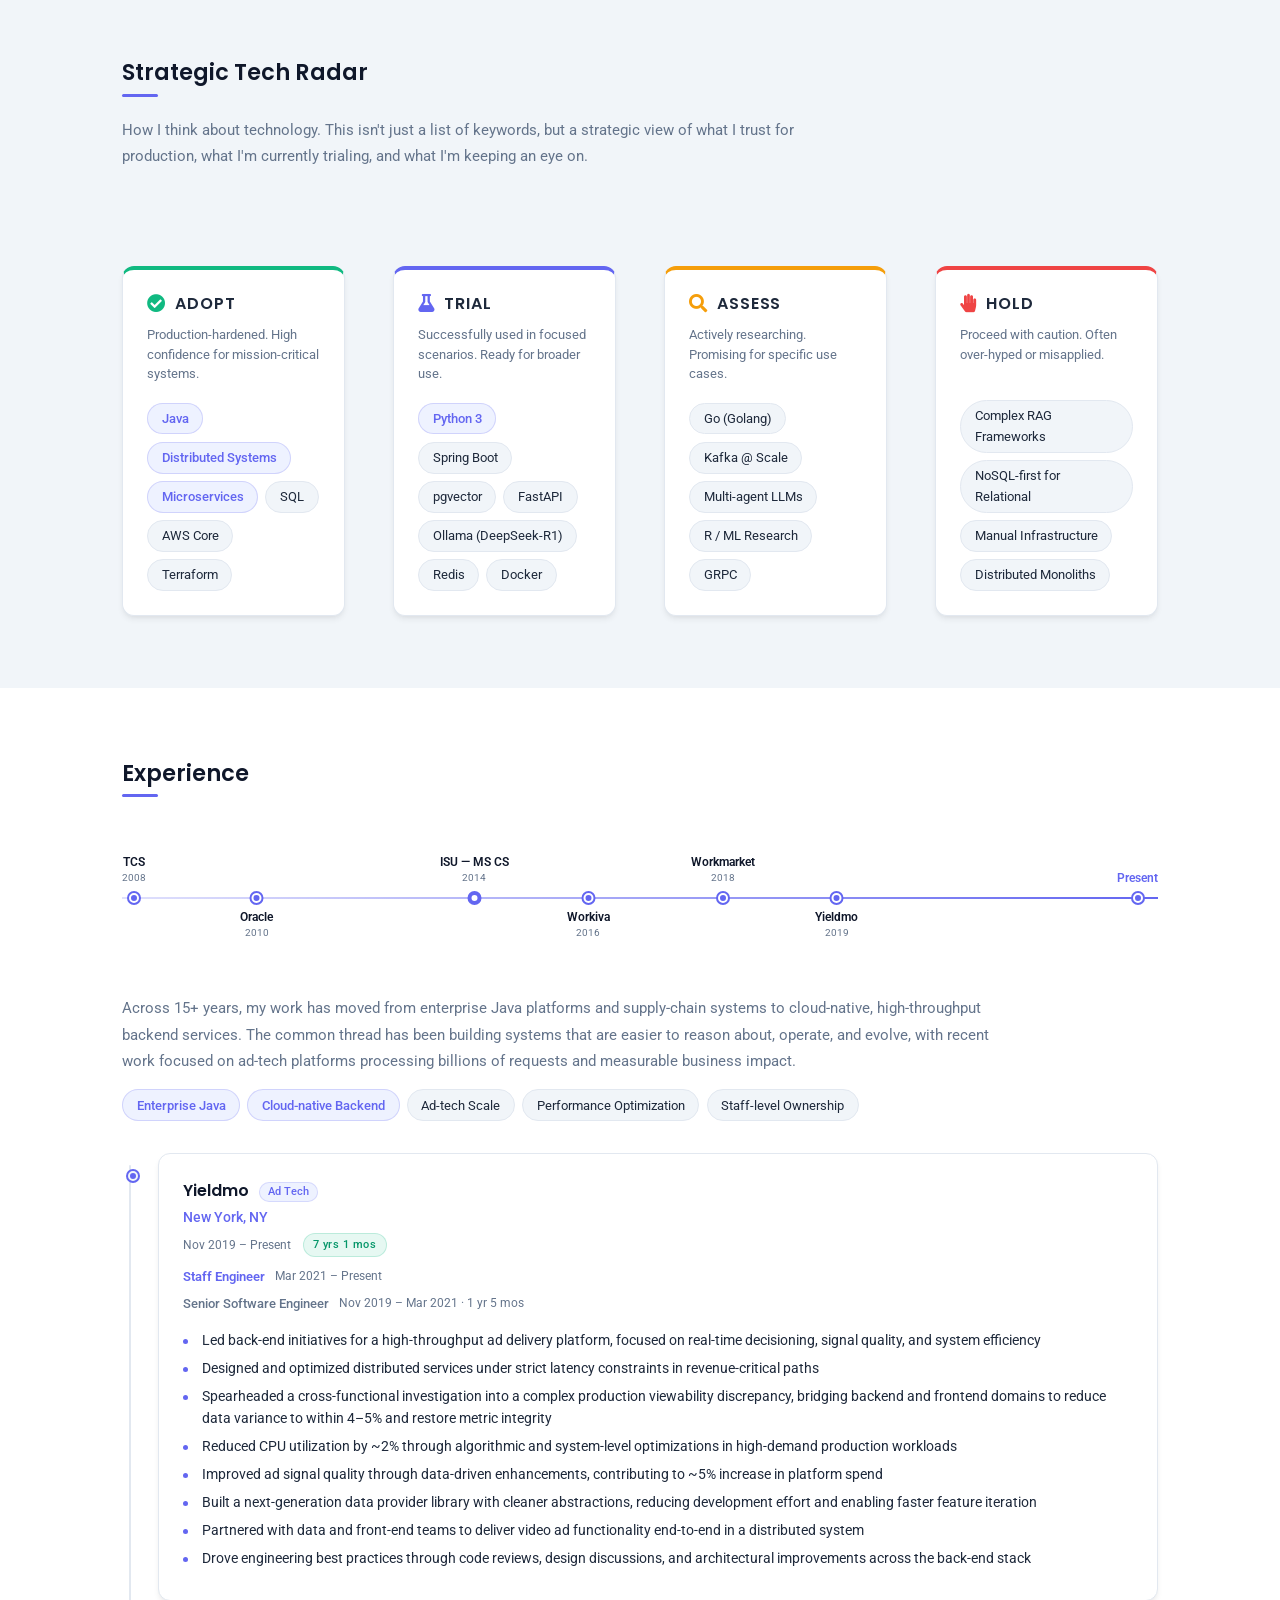
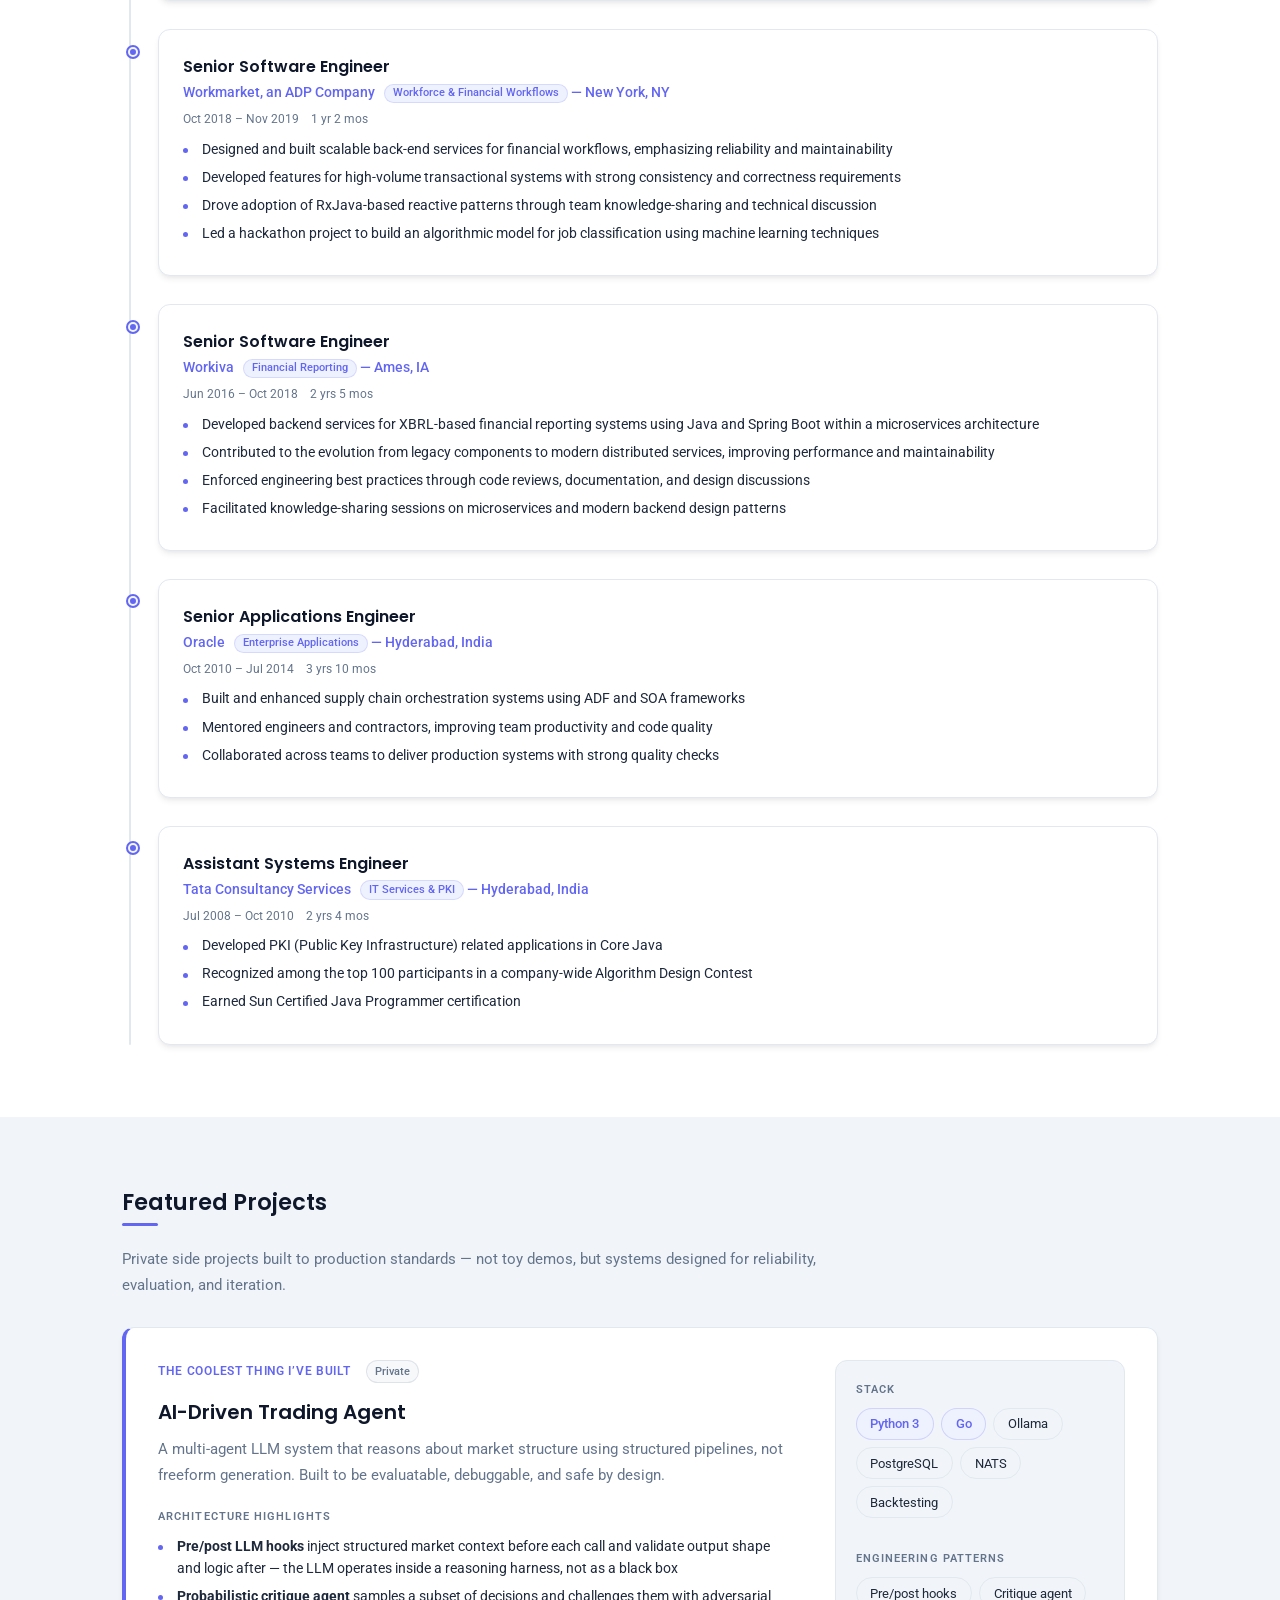
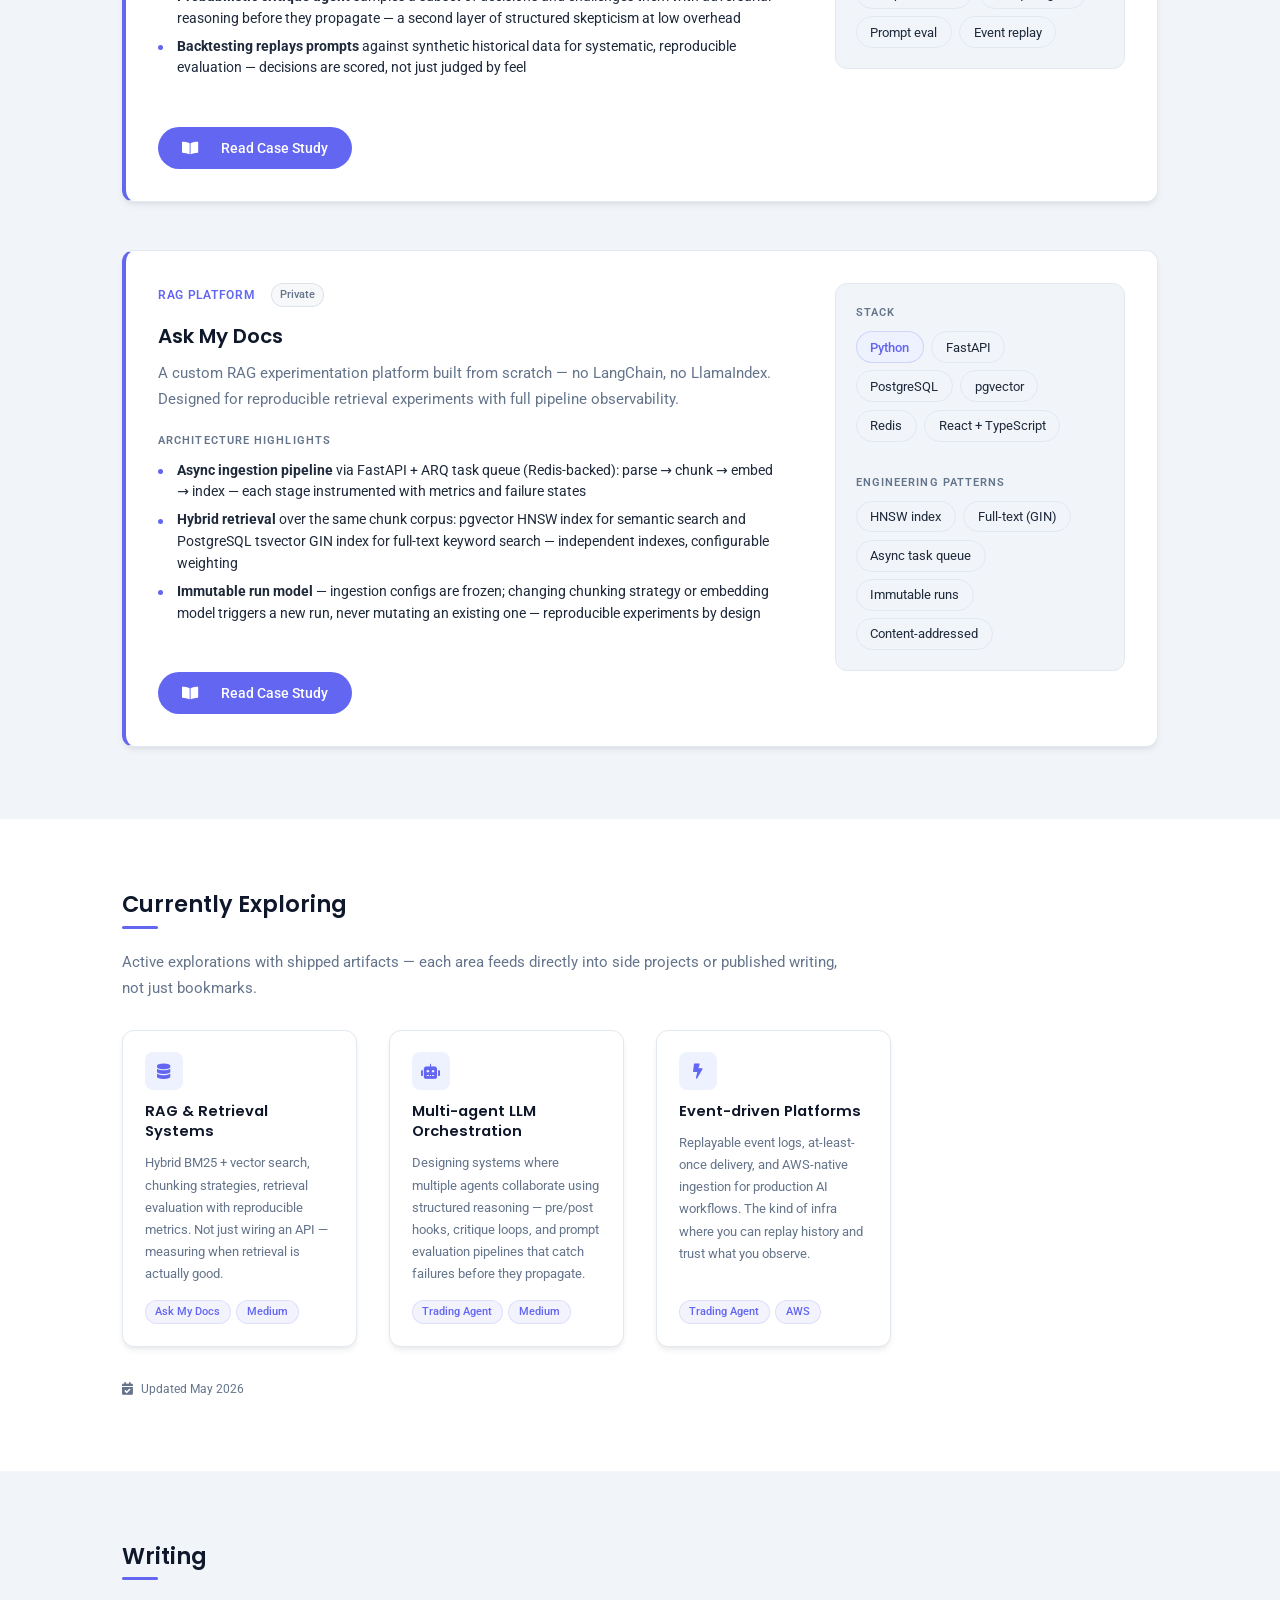
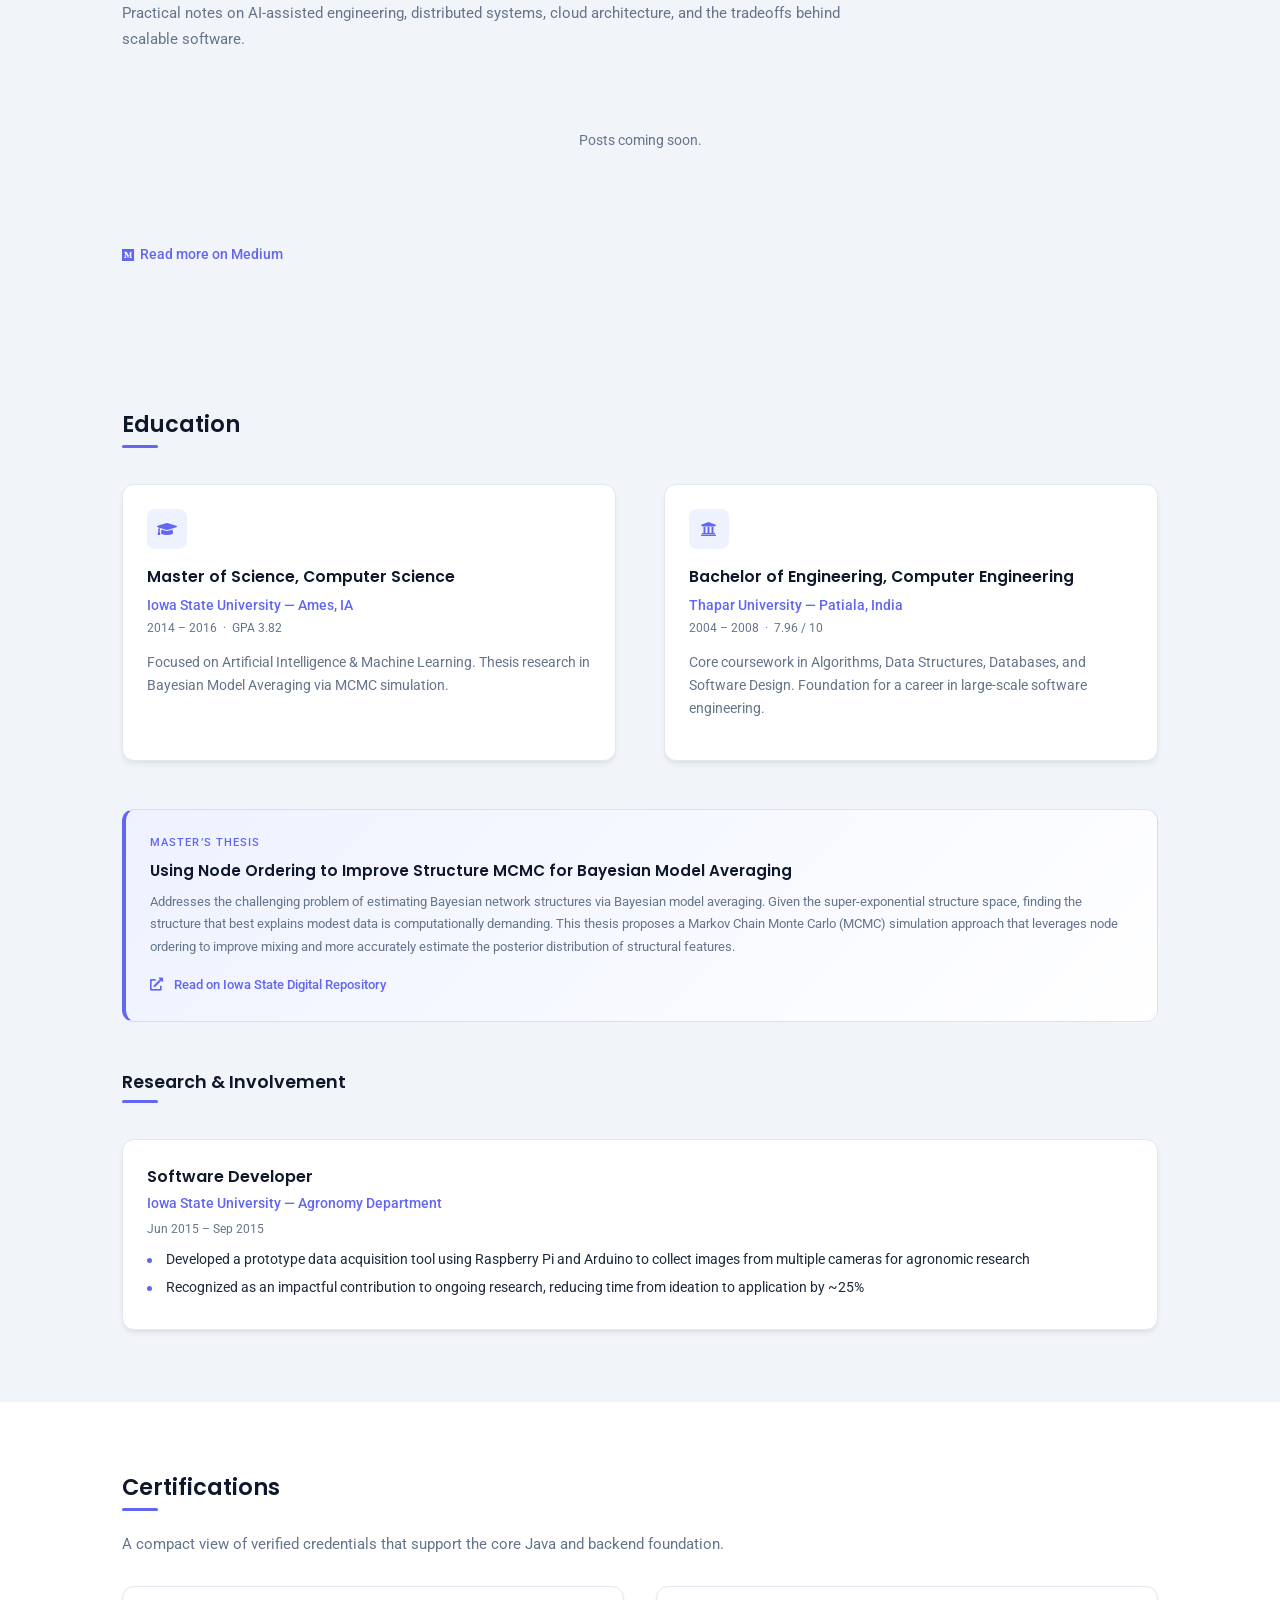
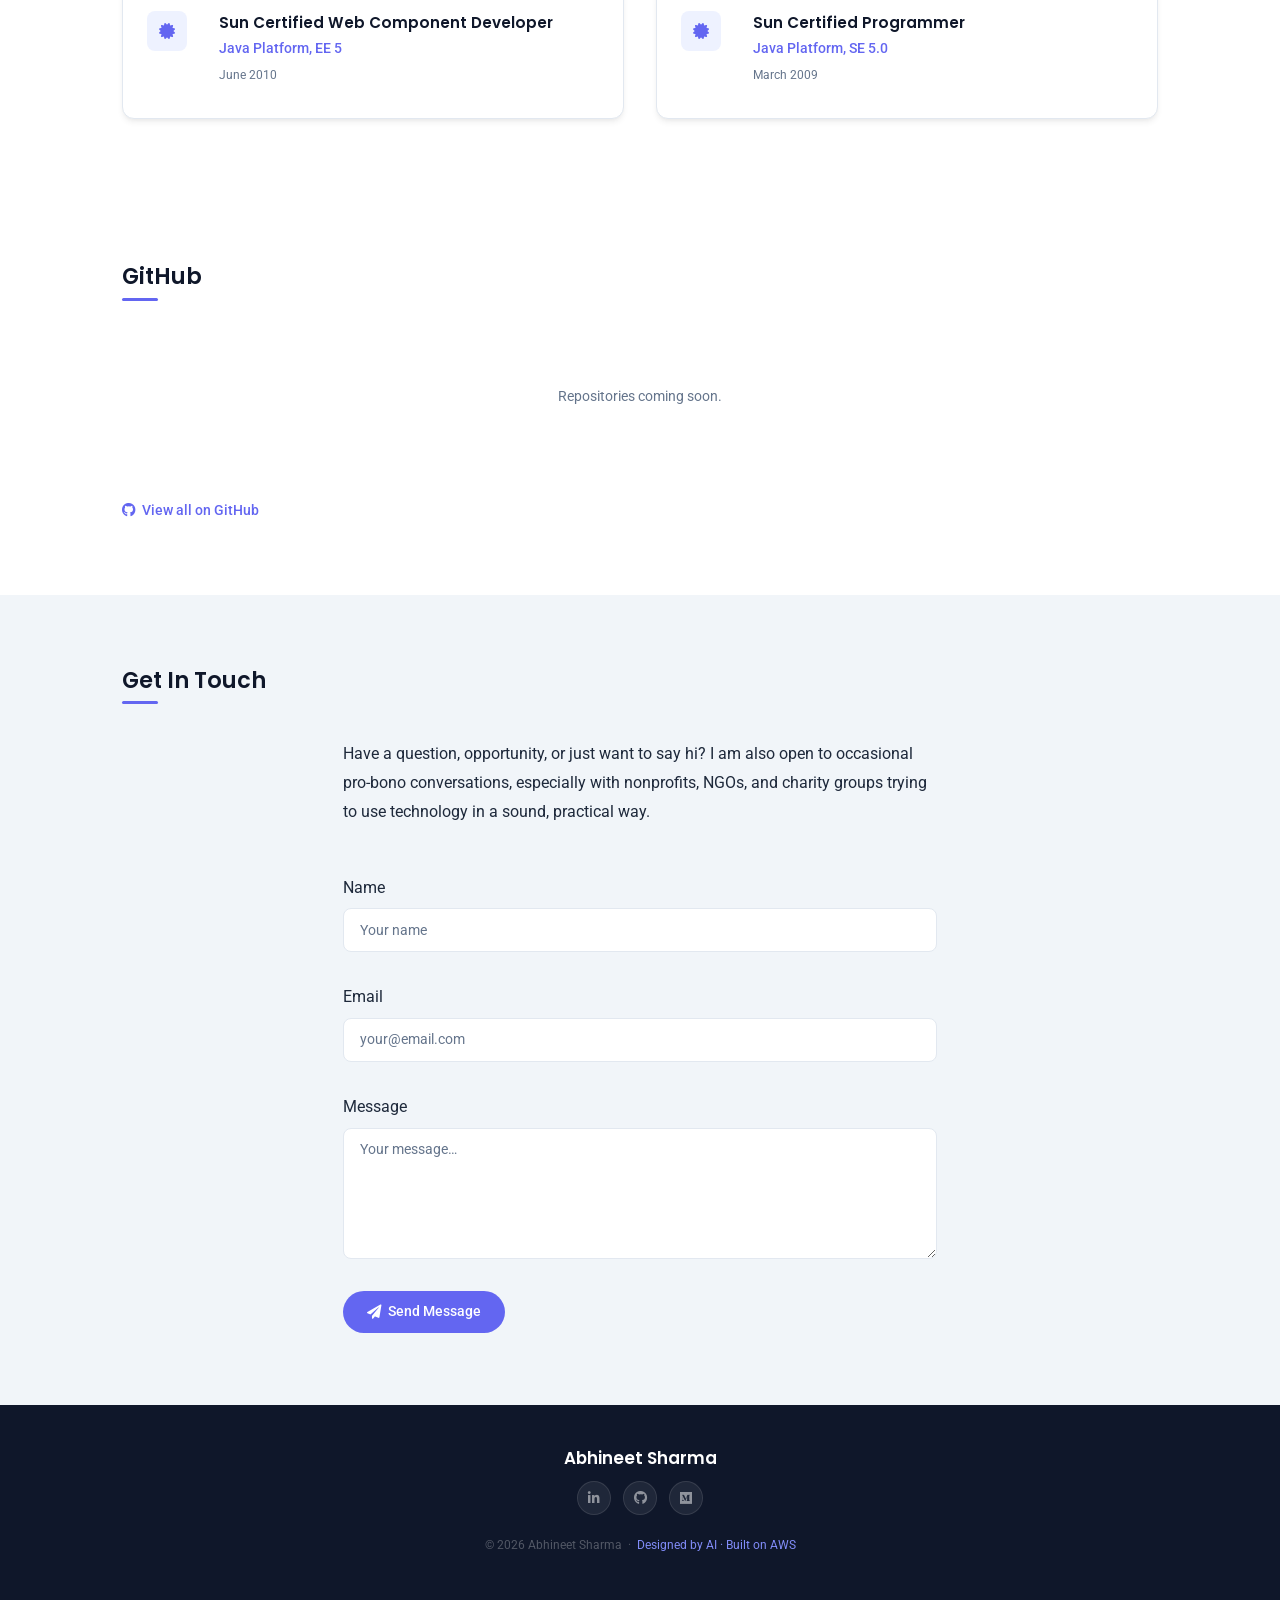
==== commit 523304c1: "fix(site): no sideways scroll on phones; count private-repo contributions; drop empty img src - Phon" ====
--- a/index.html
+++ b/index.html
@@ -1153,10 +1153,17 @@
         // AI summary
         if (data.ai_summary) {
           document.getElementById('github-summary-text').textContent = data.ai_summary;
-          var stats = data.activity
-            ? data.activity.commits_30d + ' commits &middot; ' +
-              data.activity.repos_active + ' repos active (last 30 days)'
-            : '';
+          var a = data.activity;
+          var stats = '';
+          if (a && a.contributions_30d != null) {
+            stats = a.contributions_30d + ' contributions in the last 30 days';
+            if (a.private_contributions_30d > a.contributions_30d / 2) {
+              stats += ', mostly in private repos';
+            }
+          } else if (a) {
+            stats = a.commits_30d + ' commits &middot; ' +
+              a.repos_active + ' repos active (last 30 days)';
+          }
           document.getElementById('github-activity-stats').innerHTML = generatedAt
             ? stats + ' &middot; Generated ' + generatedAt
             : stats;
--- a/css/main.css
+++ b/css/main.css
@@ -1546,3 +1546,12 @@
   background: var(--bg);
   border-color: var(--border);
 }
+
+/* Phones: this Bootstrap build's gutters (g-3 = 2rem, g-5 = 3rem) are wider than
+   the full-width container's 12px padding, so rows stuck out and the page
+   scrolled sideways. Cap the horizontal gutter at twice the container padding. */
+@media (max-width: 575.98px) {
+  .row {
+    --bs-gutter-x: 1.5rem;
+  }
+}
